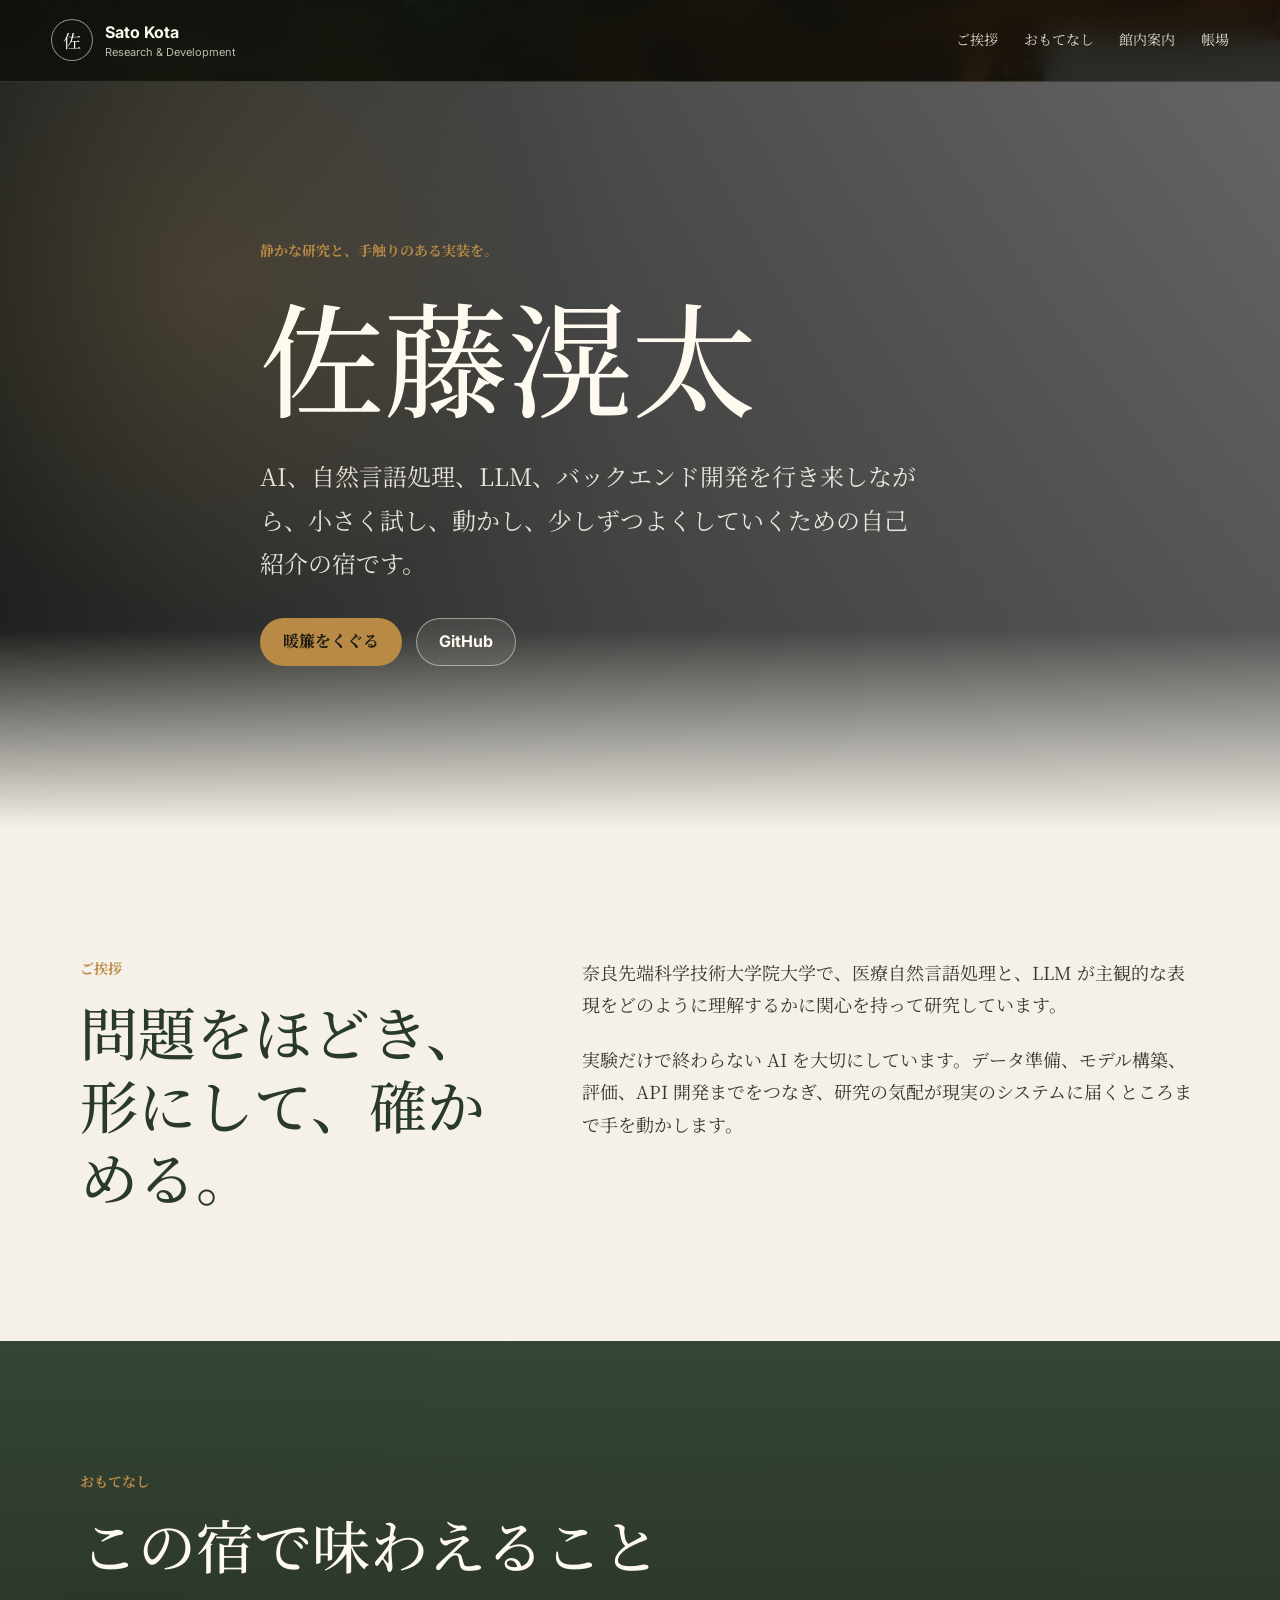
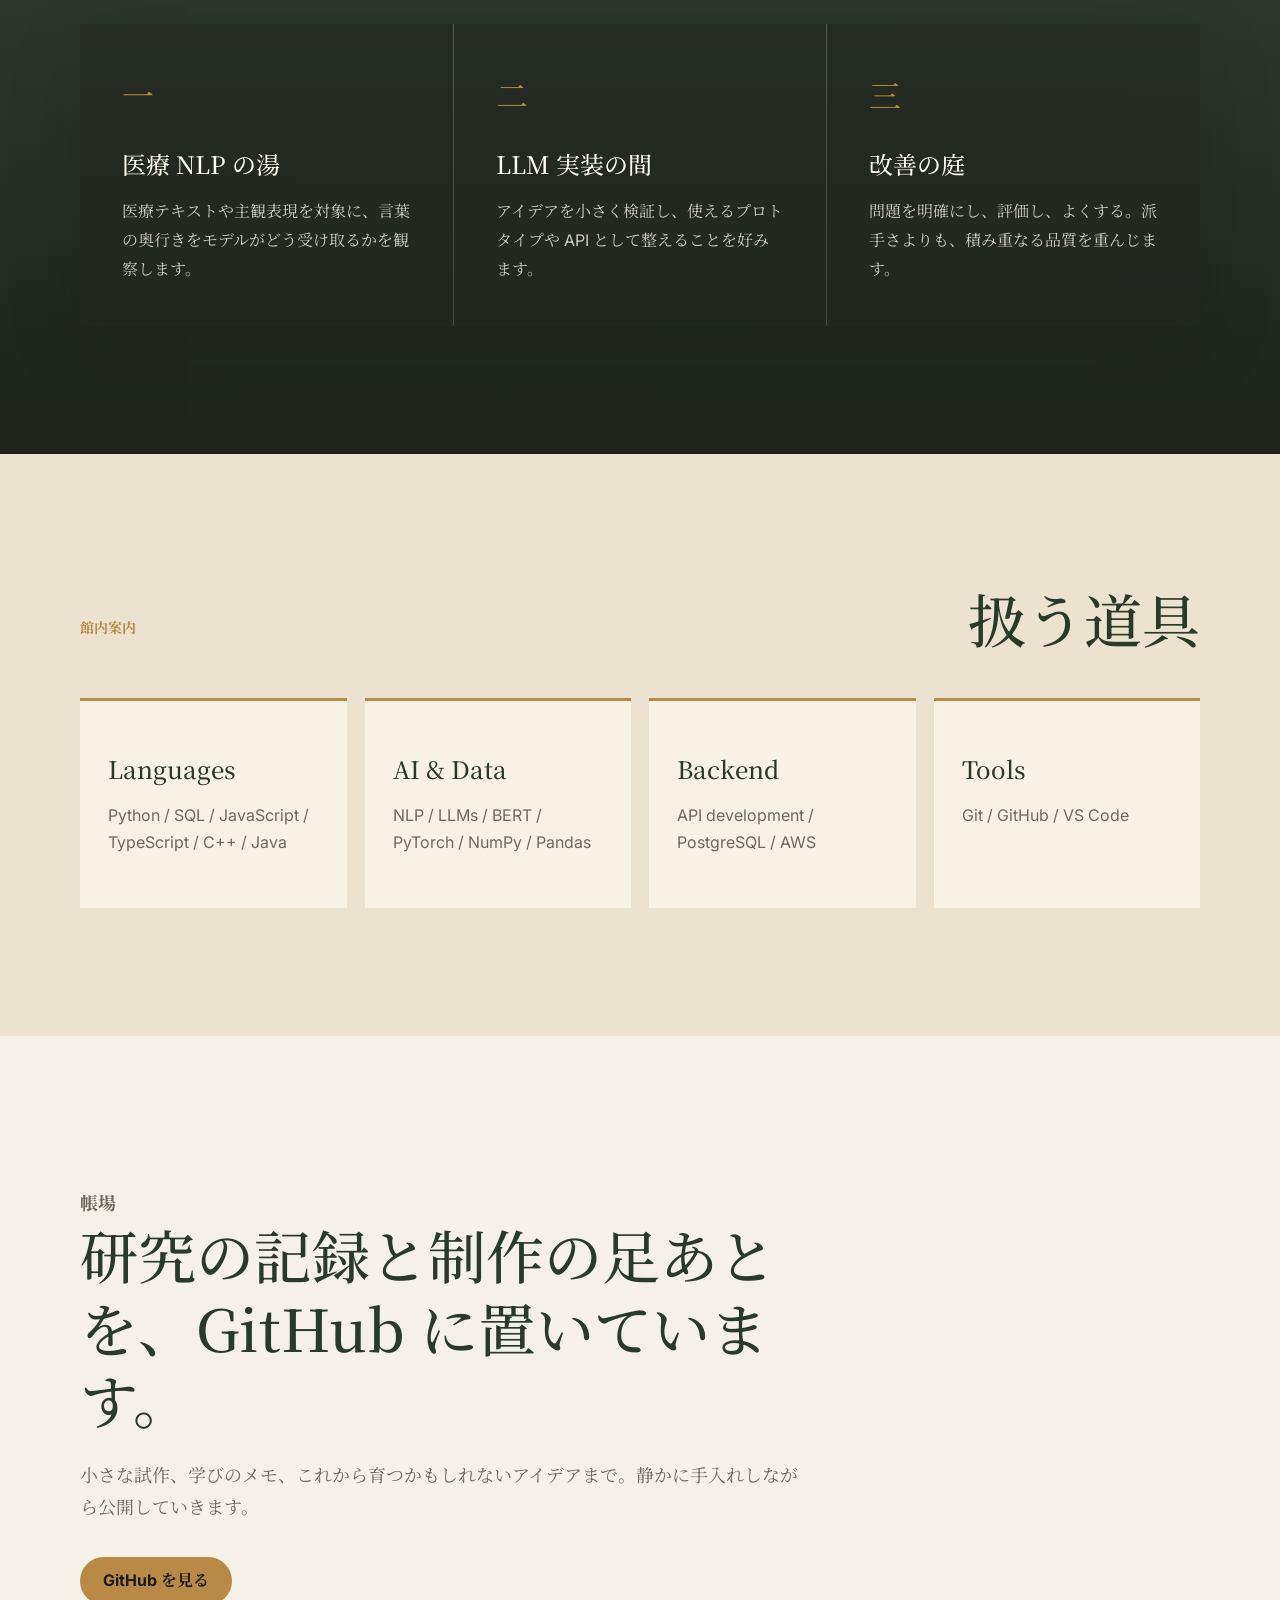
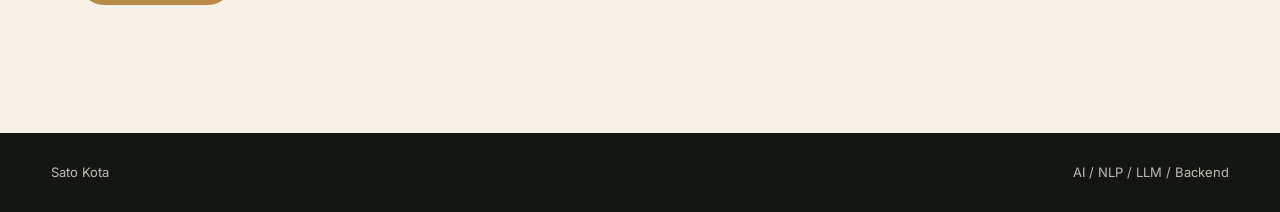
==== index.html @ 223387c0 "Remove external hero credit" ====
<!doctype html>
<html lang="ja">
  <head>
    <meta charset="utf-8">
    <meta name="viewport" content="width=device-width, initial-scale=1">
    <meta name="description" content="佐藤滉太の自己紹介ページ。AI、自然言語処理、LLM、バックエンド開発への関心を、高級旅館の案内のようにまとめました。">
    <title>佐藤滉太 | 静かな研究とものづくりの宿</title>
    <link rel="preconnect" href="https://fonts.googleapis.com">
    <link rel="preconnect" href="https://fonts.gstatic.com" crossorigin>
    <link href="https://fonts.googleapis.com/css2?family=Noto+Serif+JP:wght@400;500;700&family=Inter:wght@400;500;600;700&display=swap" rel="stylesheet">
    <link rel="stylesheet" href="styles.css">
  </head>
  <body>
    <header class="site-header" aria-label="サイトヘッダー">
      <a class="brand" href="#top" aria-label="佐藤滉太のページトップへ">
        <span class="brand-mark" aria-hidden="true">佐</span>
        <span>
          <span class="brand-name">Sato Kota</span>
          <span class="brand-sub">Research & Development</span>
        </span>
      </a>
      <nav class="nav" aria-label="ページ内ナビゲーション">
        <a href="#about">ご挨拶</a>
        <a href="#work">おもてなし</a>
        <a href="#skills">館内案内</a>
        <a href="#contact">帳場</a>
      </nav>
    </header>

    <main id="top">
      <section class="hero" aria-label="メインビジュアル">
        <div class="hero-overlay"></div>
        <div class="hero-content">
          <p class="kicker">静かな研究と、手触りのある実装を。</p>
          <h1>佐藤滉太</h1>
          <p class="lead">AI、自然言語処理、LLM、バックエンド開発を行き来しながら、小さく試し、動かし、少しずつよくしていくための自己紹介の宿です。</p>
          <div class="hero-actions" aria-label="主要リンク">
            <a class="button primary" href="#about">暖簾をくぐる</a>
            <a class="button ghost" href="https://github.com/s1300200">GitHub</a>
          </div>
        </div>
      </section>

      <section class="intro-band" id="about">
        <div class="section-inner two-column">
          <div>
            <p class="section-label">ご挨拶</p>
            <h2>問題をほどき、形にして、確かめる。</h2>
          </div>
          <div class="prose">
            <p>奈良先端科学技術大学院大学で、医療自然言語処理と、LLM が主観的な表現をどのように理解するかに関心を持って研究しています。</p>
            <p>実験だけで終わらない AI を大切にしています。データ準備、モデル構築、評価、API 開発までをつなぎ、研究の気配が現実のシステムに届くところまで手を動かします。</p>
          </div>
        </div>
      </section>

      <section class="experience" id="work">
        <div class="section-inner">
          <p class="section-label">おもてなし</p>
          <h2>この宿で味わえること</h2>
          <div class="feature-grid">
            <article class="feature"><span class="feature-number">一</span><h3>医療 NLP の湯</h3><p>医療テキストや主観表現を対象に、言葉の奥行きをモデルがどう受け取るかを観察します。</p></article>
            <article class="feature"><span class="feature-number">二</span><h3>LLM 実装の間</h3><p>アイデアを小さく検証し、使えるプロトタイプや API として整えることを好みます。</p></article>
            <article class="feature"><span class="feature-number">三</span><h3>改善の庭</h3><p>問題を明確にし、評価し、よくする。派手さよりも、積み重なる品質を重んじます。</p></article>
          </div>
        </div>
      </section>

      <section class="skills" id="skills">
        <div class="section-inner">
          <div class="section-heading"><p class="section-label">館内案内</p><h2>扱う道具</h2></div>
          <div class="skill-layout">
            <div class="skill-group"><h3>Languages</h3><p>Python / SQL / JavaScript / TypeScript / C++ / Java</p></div>
            <div class="skill-group"><h3>AI & Data</h3><p>NLP / LLMs / BERT / PyTorch / NumPy / Pandas</p></div>
            <div class="skill-group"><h3>Backend</h3><p>API development / PostgreSQL / AWS</p></div>
            <div class="skill-group"><h3>Tools</h3><p>Git / GitHub / VS Code</p></div>
          </div>
        </div>
      </section>

      <section class="closing" id="contact">
        <div class="section-inner closing-inner">
          <p class="section-label">帳場</p>
          <h2>研究の記録と制作の足あとを、GitHub に置いています。</h2>
          <p>小さな試作、学びのメモ、これから育つかもしれないアイデアまで。静かに手入れしながら公開していきます。</p>
          <a class="button primary" href="https://github.com/s1300200">GitHub を見る</a>
        </div>
      </section>
    </main>

    <footer class="site-footer">
      <span>Sato Kota</span>
      <span>AI / NLP / LLM / Backend</span>
    </footer>
  </body>
</html>
---- styles.css ----
:root{--ink:#151713;--muted:#6f695d;--paper:#f5f1e8;--paper-deep:#ebe2d0;--moss:#293a2b;--gold:#b88a45;--white:#fffaf0;--shadow:0 24px 70px rgba(27,20,13,.16)}*{box-sizing:border-box}html{scroll-behavior:smooth}body{margin:0;color:var(--ink);background:var(--paper);font-family:"Inter","Noto Serif JP",sans-serif;line-height:1.8}a{color:inherit;text-decoration:none}.site-header{position:fixed;z-index:20;top:0;left:0;right:0;display:flex;align-items:center;justify-content:space-between;gap:24px;padding:18px clamp(20px,4vw,56px);color:var(--white);border-bottom:1px solid rgba(255,250,240,.12);background:rgba(19,22,16,.68);backdrop-filter:blur(16px)}.brand{display:inline-flex;align-items:center;gap:12px;min-width:190px}.brand-mark{display:grid;width:42px;height:42px;place-items:center;border:1px solid rgba(255,250,240,.55);border-radius:50%;font-family:"Noto Serif JP",serif;font-size:18px;background:rgba(21,23,19,.24);backdrop-filter:blur(10px)}.brand-name,.brand-sub{display:block}.brand-name{font-weight:700}.brand-sub{margin-top:-4px;font-size:11px;color:rgba(255,250,240,.72)}.nav{display:flex;align-items:center;gap:clamp(14px,2vw,28px);font-family:"Noto Serif JP",serif;font-size:14px}.nav a{padding:8px 0;border-bottom:1px solid transparent;color:rgba(255,250,240,.86)}.nav a:hover{border-color:rgba(255,250,240,.65);color:var(--white)}.hero{position:relative;min-height:92vh;display:grid;align-items:end;overflow:hidden;color:var(--white);background:linear-gradient(90deg,rgba(9,12,8,.74),rgba(9,12,8,.36) 48%,rgba(9,12,8,.12)),url("assets/ryokan-hero-generated.jpg") center/cover}.hero:after{content:"";position:absolute;left:0;right:0;bottom:0;height:22vh;background:linear-gradient(180deg,rgba(245,241,232,0),var(--paper))}.hero-overlay{position:absolute;inset:0;background:radial-gradient(circle at 16% 34%,rgba(184,138,69,.18),transparent 28%),linear-gradient(180deg,rgba(0,0,0,.1),rgba(10,10,8,.32))}.hero-content{position:relative;z-index:1;width:min(760px,calc(100% - 40px));margin:0 auto;padding:150px 0 18vh}.kicker,.section-label{margin:0 0 14px;color:var(--gold);font-family:"Noto Serif JP",serif;font-size:14px;font-weight:700}.hero h1,section h2{margin:0;font-family:"Noto Serif JP",serif;font-weight:500;line-height:1.25}.hero h1{font-size:clamp(64px,10vw,124px)}.lead{max-width:660px;margin:22px 0 0;color:rgba(255,250,240,.88);font-family:"Noto Serif JP",serif;font-size:clamp(18px,2.4vw,24px)}.hero-actions,.closing-inner .button{margin-top:34px}.button{display:inline-flex;align-items:center;justify-content:center;min-height:48px;padding:11px 22px;border:1px solid transparent;border-radius:999px;font-weight:700;line-height:1.2;transition:transform .18s ease,background .18s ease,border-color .18s ease}.button:hover{transform:translateY(-2px)}.button.primary{color:#1d1a13;background:var(--gold)}.button.ghost{margin-left:10px;color:var(--white);border-color:rgba(255,250,240,.48);background:rgba(255,250,240,.08);backdrop-filter:blur(10px)}.section-inner{width:min(1120px,calc(100% - 40px));margin:0 auto;padding:clamp(72px,10vw,128px) 0}.two-column{display:grid;grid-template-columns:minmax(240px,.8fr) minmax(0,1.2fr);gap:clamp(32px,7vw,92px)}section h2{max-width:760px;color:var(--moss);font-size:clamp(34px,5vw,58px)}section[id]{scroll-margin-top:88px}.prose{color:#3c372f;font-family:"Noto Serif JP",serif;font-size:18px}.prose p{margin:0 0 22px}.experience{background:linear-gradient(180deg,rgba(41,58,43,.94),rgba(25,31,23,.98)),linear-gradient(90deg,rgba(184,138,69,.08),transparent);color:var(--white)}.experience h2{color:var(--white)}.feature-grid{display:grid;grid-template-columns:repeat(3,minmax(0,1fr));gap:1px;margin-top:44px;background:rgba(255,250,240,.16);box-shadow:var(--shadow)}.feature{min-height:300px;padding:clamp(26px,4vw,42px);background:rgba(18,23,17,.68)}.feature-number{display:block;color:var(--gold);font-family:"Noto Serif JP",serif;font-size:32px}.feature h3,.skill-group h3{margin:18px 0 12px;font-family:"Noto Serif JP",serif;font-size:24px;font-weight:500}.feature p{margin:0;color:rgba(255,250,240,.78)}.skills{background:var(--paper-deep)}.section-heading{display:flex;align-items:end;justify-content:space-between;gap:32px;margin-bottom:44px}.skill-layout{display:grid;grid-template-columns:repeat(4,minmax(0,1fr));gap:18px}.skill-group{min-height:210px;padding:28px;border-top:3px solid var(--gold);background:rgba(255,250,240,.66)}.skill-group h3{color:var(--moss)}.skill-group p{margin:0;color:var(--muted);line-height:1.7}.closing{background:var(--paper)}.closing-inner{display:grid;justify-items:start;text-align:left}.closing p{max-width:720px;margin:22px 0 0;color:var(--muted);font-family:"Noto Serif JP",serif;font-size:18px}.site-footer{display:flex;justify-content:space-between;gap:18px;flex-wrap:wrap;padding:28px clamp(20px,4vw,56px);color:rgba(255,250,240,.72);background:#141711;font-size:13px}@media(max-width:900px){.site-header{align-items:flex-start}.nav{display:none}.hero{min-height:86vh;background-position:center}.two-column,.feature-grid,.skill-layout{grid-template-columns:1fr}.feature{min-height:auto}.section-heading{display:block}}@media(max-width:560px){.site-header{padding:14px 18px}.brand-sub{display:none}.hero-content,.section-inner{width:min(100% - 32px,1120px)}.hero h1{font-size:56px}.hero-content{padding-bottom:11vh}.hero:after{height:14vh}.section-inner{padding:62px 0}.button{width:100%}.button.ghost{margin:12px 0 0}.site-footer{display:grid}}
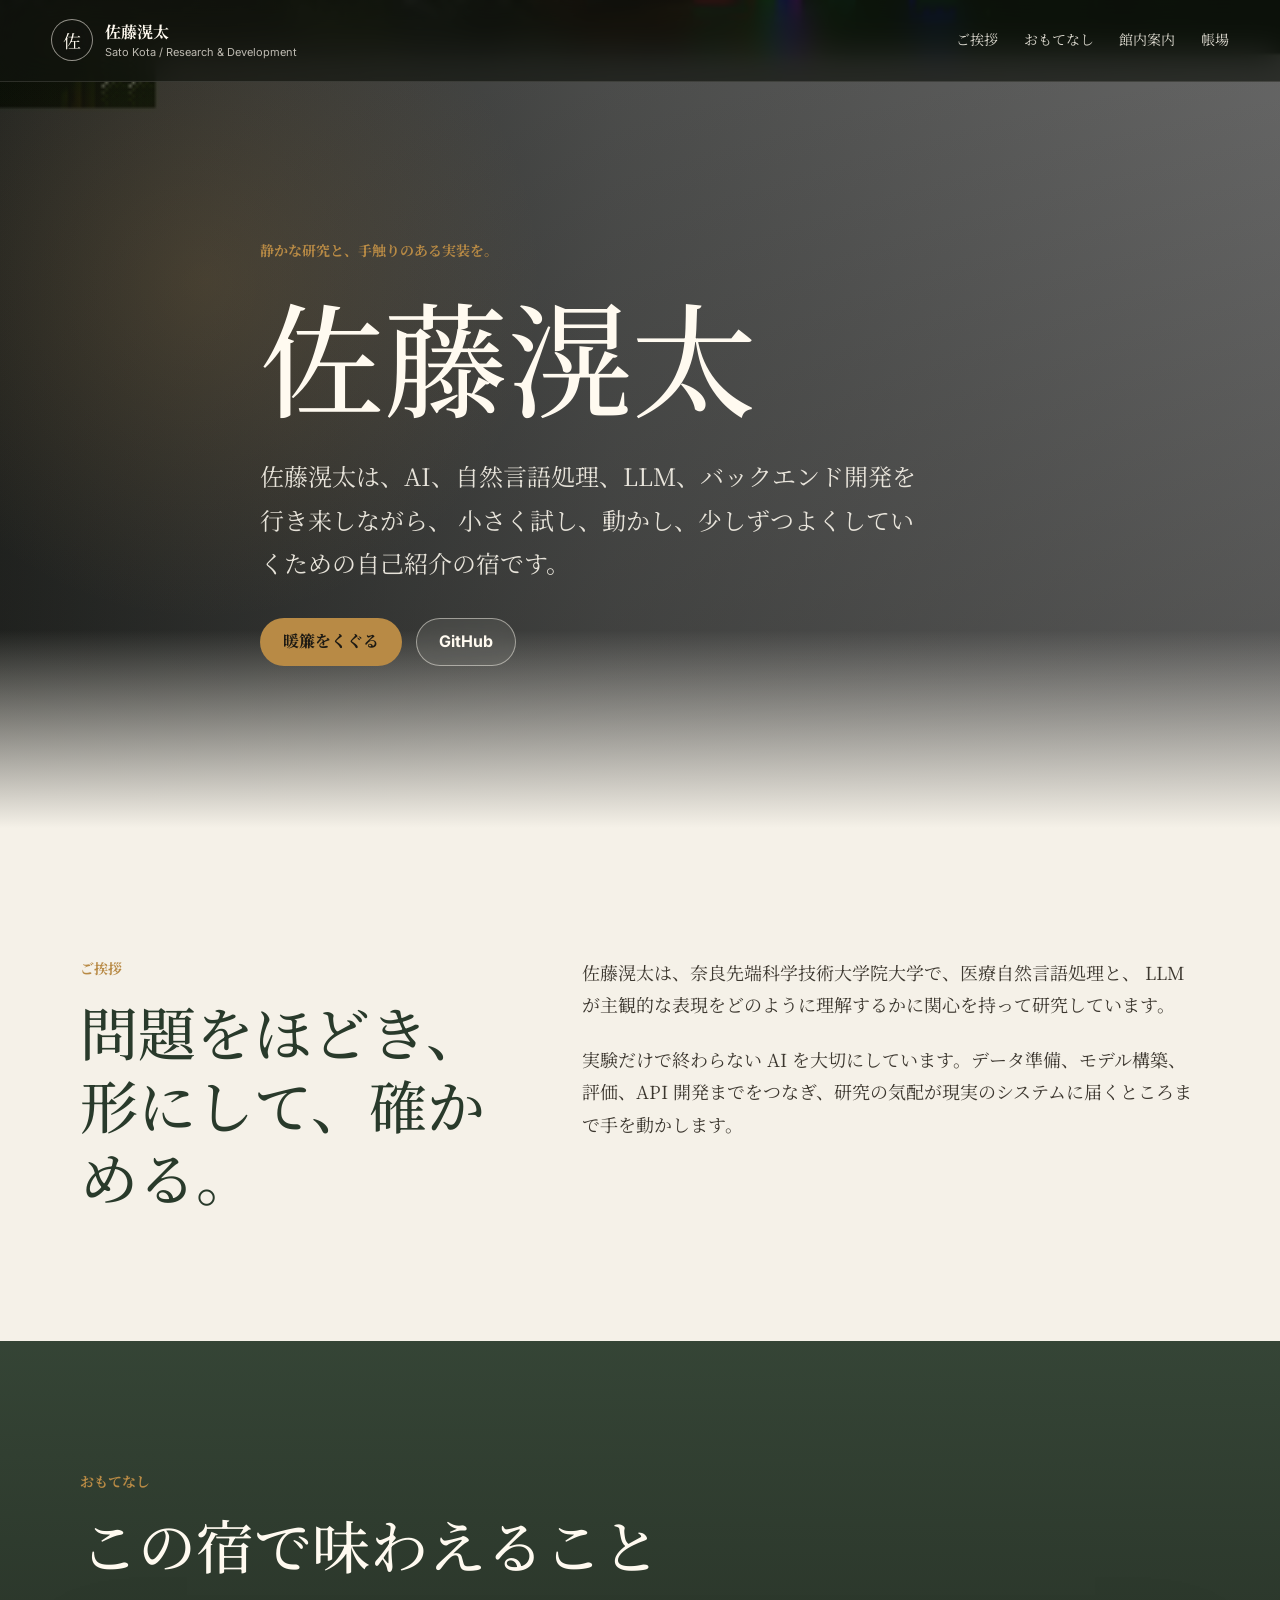
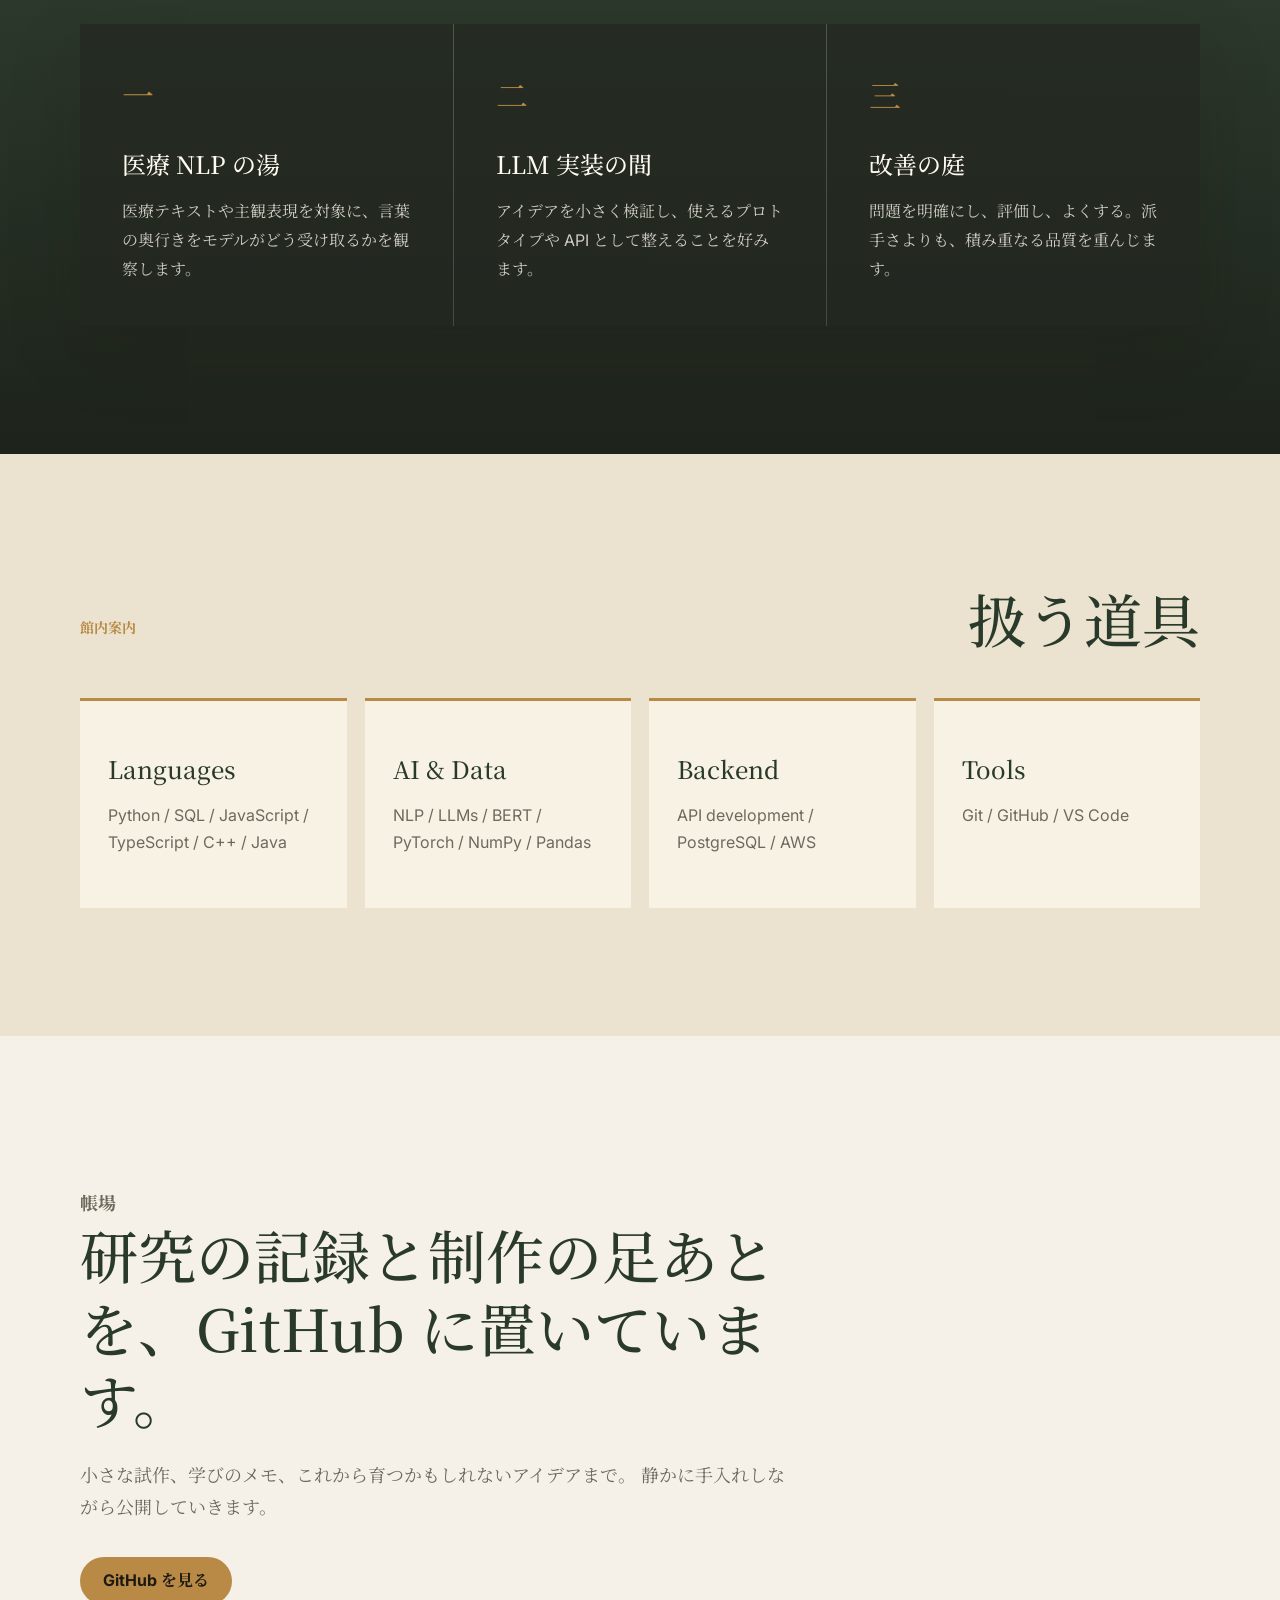
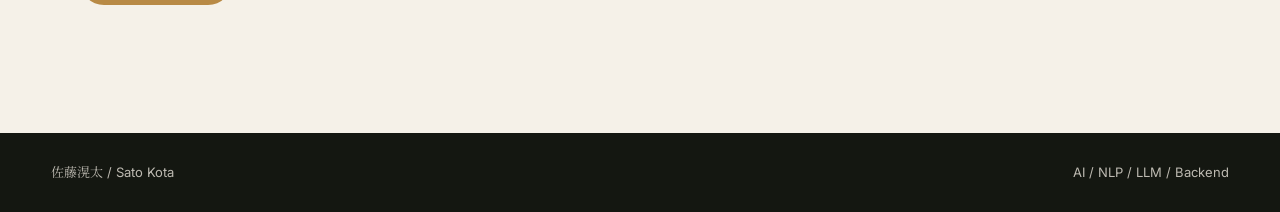
==== commit a305f7f8: "Improve SEO metadata for Sato Kota profile" ====
--- a/index.html
+++ b/index.html
@@ -3,11 +3,57 @@
   <head>
     <meta charset="utf-8">
     <meta name="viewport" content="width=device-width, initial-scale=1">
-    <meta name="description" content="佐藤滉太の自己紹介ページ。AI、自然言語処理、LLM、バックエンド開発への関心を、高級旅館の案内のようにまとめました。">
-    <title>佐藤滉太 | 静かな研究とものづくりの宿</title>
+    <meta name="robots" content="index,follow">
+    <meta name="author" content="佐藤滉太">
+    <meta
+      name="description"
+      content="佐藤滉太の公式プロフィールページ。AI、自然言語処理、LLM、バックエンド開発、医療NLPへの関心と制作の足あとをまとめています。"
+    >
+    <meta property="og:type" content="profile">
+    <meta property="og:site_name" content="佐藤滉太">
+    <meta property="og:title" content="佐藤滉太">
+    <meta
+      property="og:description"
+      content="佐藤滉太の公式プロフィールページ。AI、自然言語処理、LLM、バックエンド開発、医療NLPへの関心と制作の足あとをまとめています。"
+    >
+    <meta property="og:url" content="https://s1300200.github.io/">
+    <meta property="og:image" content="https://s1300200.github.io/assets/ryokan-hero-generated.jpg">
+    <meta property="og:locale" content="ja_JP">
+    <meta name="twitter:card" content="summary_large_image">
+    <meta name="twitter:title" content="佐藤滉太">
+    <meta
+      name="twitter:description"
+      content="佐藤滉太の公式プロフィールページ。AI、自然言語処理、LLM、バックエンド開発、医療NLPへの関心と制作の足あとをまとめています。"
+    >
+    <meta name="twitter:image" content="https://s1300200.github.io/assets/ryokan-hero-generated.jpg">
+    <link rel="canonical" href="https://s1300200.github.io/">
+    <title>佐藤滉太 | AI・自然言語処理・LLM</title>
+    <script type="application/ld+json">
+      {
+        "@context": "https://schema.org",
+        "@type": "Person",
+        "name": "佐藤滉太",
+        "alternateName": "Sato Kota",
+        "url": "https://s1300200.github.io/",
+        "image": "https://s1300200.github.io/assets/ryokan-hero-generated.jpg",
+        "sameAs": [
+          "https://github.com/s1300200"
+        ],
+        "knowsAbout": [
+          "AI",
+          "自然言語処理",
+          "LLM",
+          "医療NLP",
+          "バックエンド開発"
+        ]
+      }
+    </script>
     <link rel="preconnect" href="https://fonts.googleapis.com">
     <link rel="preconnect" href="https://fonts.gstatic.com" crossorigin>
-    <link href="https://fonts.googleapis.com/css2?family=Noto+Serif+JP:wght@400;500;700&family=Inter:wght@400;500;600;700&display=swap" rel="stylesheet">
+    <link
+      href="https://fonts.googleapis.com/css2?family=Noto+Serif+JP:wght@400;500;700&family=Inter:wght@400;500;600;700&display=swap"
+      rel="stylesheet"
+    >
     <link rel="stylesheet" href="styles.css">
   </head>
   <body>
@@ -15,8 +61,8 @@
       <a class="brand" href="#top" aria-label="佐藤滉太のページトップへ">
         <span class="brand-mark" aria-hidden="true">佐</span>
         <span>
-          <span class="brand-name">Sato Kota</span>
-          <span class="brand-sub">Research & Development</span>
+          <span class="brand-name">佐藤滉太</span>
+          <span class="brand-sub">Sato Kota / Research & Development</span>
         </span>
       </a>
       <nav class="nav" aria-label="ページ内ナビゲーション">
@@ -33,7 +79,10 @@
         <div class="hero-content">
           <p class="kicker">静かな研究と、手触りのある実装を。</p>
           <h1>佐藤滉太</h1>
-          <p class="lead">AI、自然言語処理、LLM、バックエンド開発を行き来しながら、小さく試し、動かし、少しずつよくしていくための自己紹介の宿です。</p>
+          <p class="lead">
+            佐藤滉太は、AI、自然言語処理、LLM、バックエンド開発を行き来しながら、
+            小さく試し、動かし、少しずつよくしていくための自己紹介の宿です。
+          </p>
           <div class="hero-actions" aria-label="主要リンク">
             <a class="button primary" href="#about">暖簾をくぐる</a>
             <a class="button ghost" href="https://github.com/s1300200">GitHub</a>
@@ -48,8 +97,14 @@
             <h2>問題をほどき、形にして、確かめる。</h2>
           </div>
           <div class="prose">
-            <p>奈良先端科学技術大学院大学で、医療自然言語処理と、LLM が主観的な表現をどのように理解するかに関心を持って研究しています。</p>
-            <p>実験だけで終わらない AI を大切にしています。データ準備、モデル構築、評価、API 開発までをつなぎ、研究の気配が現実のシステムに届くところまで手を動かします。</p>
+            <p>
+              佐藤滉太は、奈良先端科学技術大学院大学で、医療自然言語処理と、
+              LLM が主観的な表現をどのように理解するかに関心を持って研究しています。
+            </p>
+            <p>
+              実験だけで終わらない AI を大切にしています。データ準備、モデル構築、
+              評価、API 開発までをつなぎ、研究の気配が現実のシステムに届くところまで手を動かします。
+            </p>
           </div>
         </div>
       </section>
@@ -59,21 +114,54 @@
           <p class="section-label">おもてなし</p>
           <h2>この宿で味わえること</h2>
           <div class="feature-grid">
-            <article class="feature"><span class="feature-number">一</span><h3>医療 NLP の湯</h3><p>医療テキストや主観表現を対象に、言葉の奥行きをモデルがどう受け取るかを観察します。</p></article>
-            <article class="feature"><span class="feature-number">二</span><h3>LLM 実装の間</h3><p>アイデアを小さく検証し、使えるプロトタイプや API として整えることを好みます。</p></article>
-            <article class="feature"><span class="feature-number">三</span><h3>改善の庭</h3><p>問題を明確にし、評価し、よくする。派手さよりも、積み重なる品質を重んじます。</p></article>
+            <article class="feature">
+              <span class="feature-number">一</span>
+              <h3>医療 NLP の湯</h3>
+              <p>
+                医療テキストや主観表現を対象に、言葉の奥行きをモデルがどう受け取るかを観察します。
+              </p>
+            </article>
+            <article class="feature">
+              <span class="feature-number">二</span>
+              <h3>LLM 実装の間</h3>
+              <p>
+                アイデアを小さく検証し、使えるプロトタイプや API として整えることを好みます。
+              </p>
+            </article>
+            <article class="feature">
+              <span class="feature-number">三</span>
+              <h3>改善の庭</h3>
+              <p>
+                問題を明確にし、評価し、よくする。派手さよりも、積み重なる品質を重んじます。
+              </p>
+            </article>
           </div>
         </div>
       </section>
 
       <section class="skills" id="skills">
         <div class="section-inner">
-          <div class="section-heading"><p class="section-label">館内案内</p><h2>扱う道具</h2></div>
+          <div class="section-heading">
+            <p class="section-label">館内案内</p>
+            <h2>扱う道具</h2>
+          </div>
           <div class="skill-layout">
-            <div class="skill-group"><h3>Languages</h3><p>Python / SQL / JavaScript / TypeScript / C++ / Java</p></div>
-            <div class="skill-group"><h3>AI & Data</h3><p>NLP / LLMs / BERT / PyTorch / NumPy / Pandas</p></div>
-            <div class="skill-group"><h3>Backend</h3><p>API development / PostgreSQL / AWS</p></div>
-            <div class="skill-group"><h3>Tools</h3><p>Git / GitHub / VS Code</p></div>
+            <div class="skill-group">
+              <h3>Languages</h3>
+              <p>Python / SQL / JavaScript / TypeScript / C++ / Java</p>
+            </div>
+            <div class="skill-group">
+              <h3>AI & Data</h3>
+              <p>NLP / LLMs / BERT / PyTorch / NumPy / Pandas</p>
+            </div>
+            <div class="skill-group">
+              <h3>Backend</h3>
+              <p>API development / PostgreSQL / AWS</p>
+            </div>
+            <div class="skill-group">
+              <h3>Tools</h3>
+              <p>Git / GitHub / VS Code</p>
+            </div>
           </div>
         </div>
       </section>
@@ -82,14 +170,17 @@
         <div class="section-inner closing-inner">
           <p class="section-label">帳場</p>
           <h2>研究の記録と制作の足あとを、GitHub に置いています。</h2>
-          <p>小さな試作、学びのメモ、これから育つかもしれないアイデアまで。静かに手入れしながら公開していきます。</p>
+          <p>
+            小さな試作、学びのメモ、これから育つかもしれないアイデアまで。
+            静かに手入れしながら公開していきます。
+          </p>
           <a class="button primary" href="https://github.com/s1300200">GitHub を見る</a>
         </div>
       </section>
     </main>
 
     <footer class="site-footer">
-      <span>Sato Kota</span>
+      <span>佐藤滉太 / Sato Kota</span>
       <span>AI / NLP / LLM / Backend</span>
     </footer>
   </body>
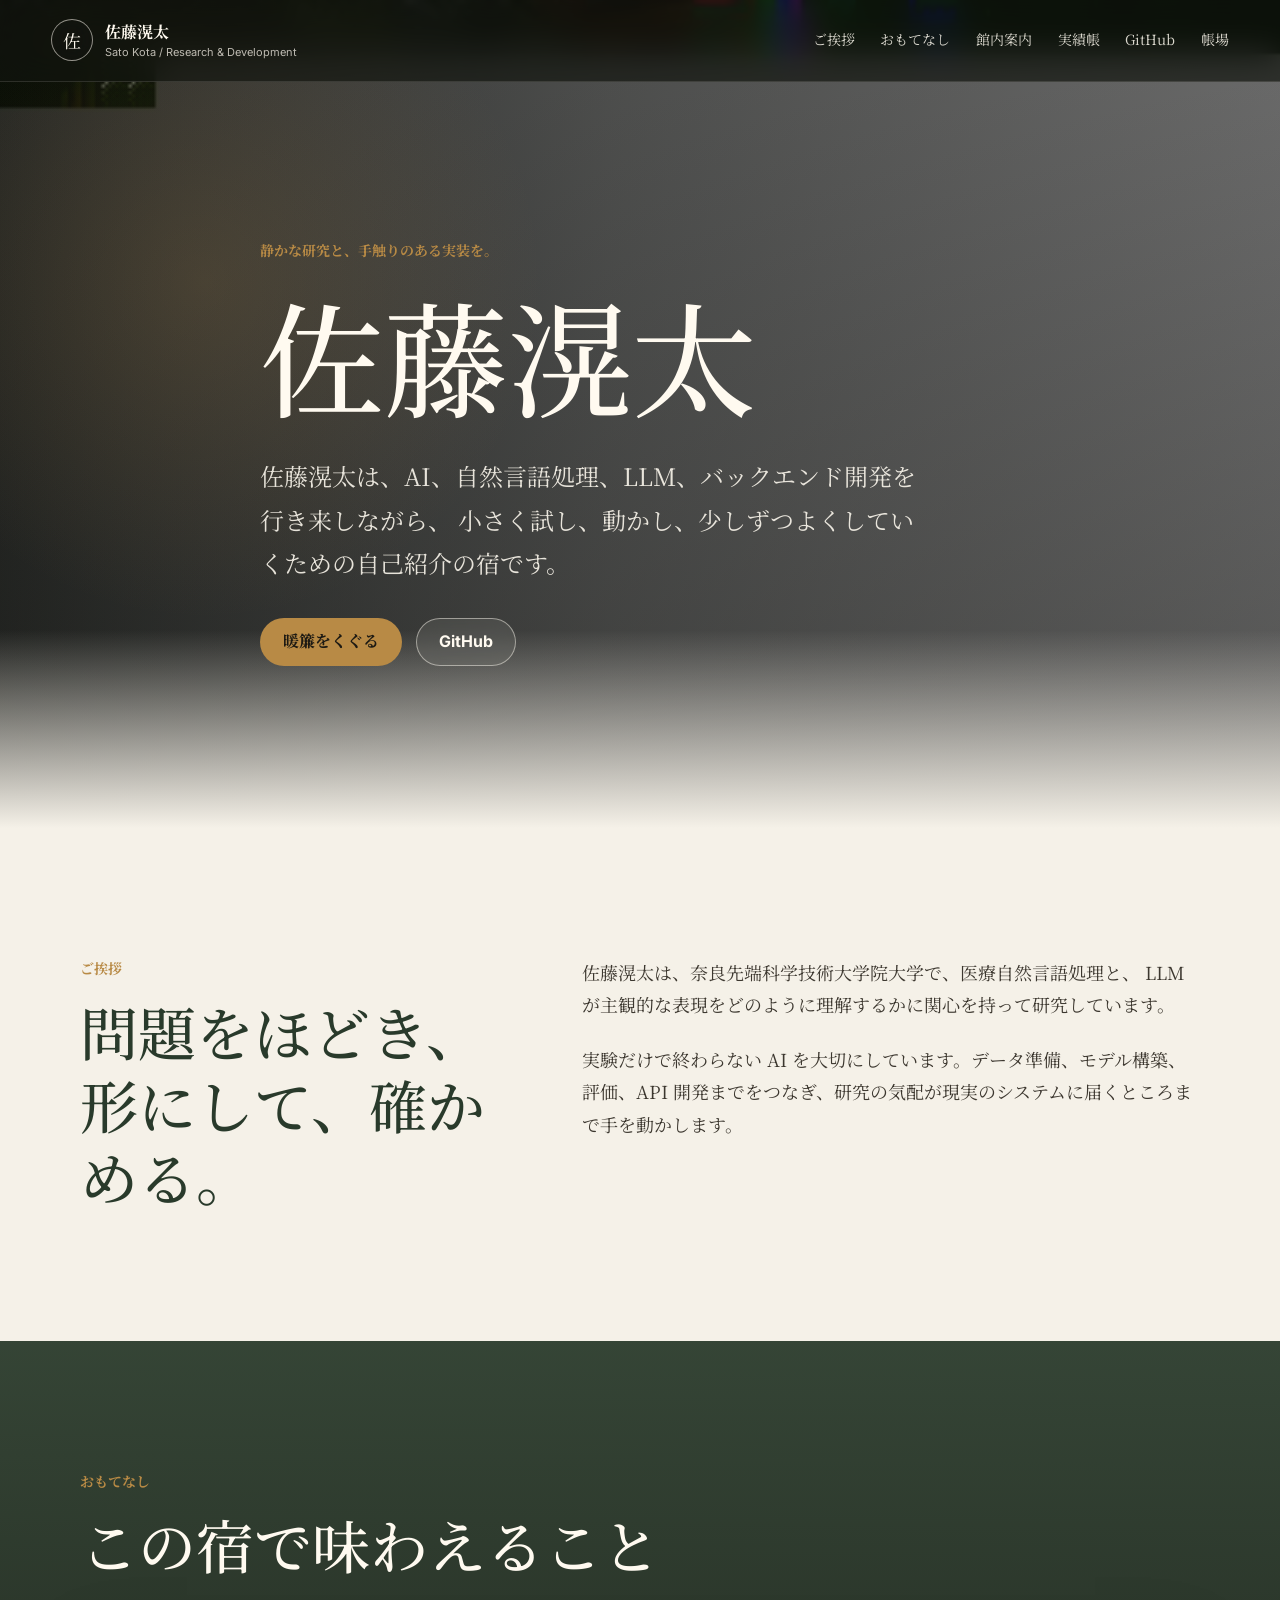
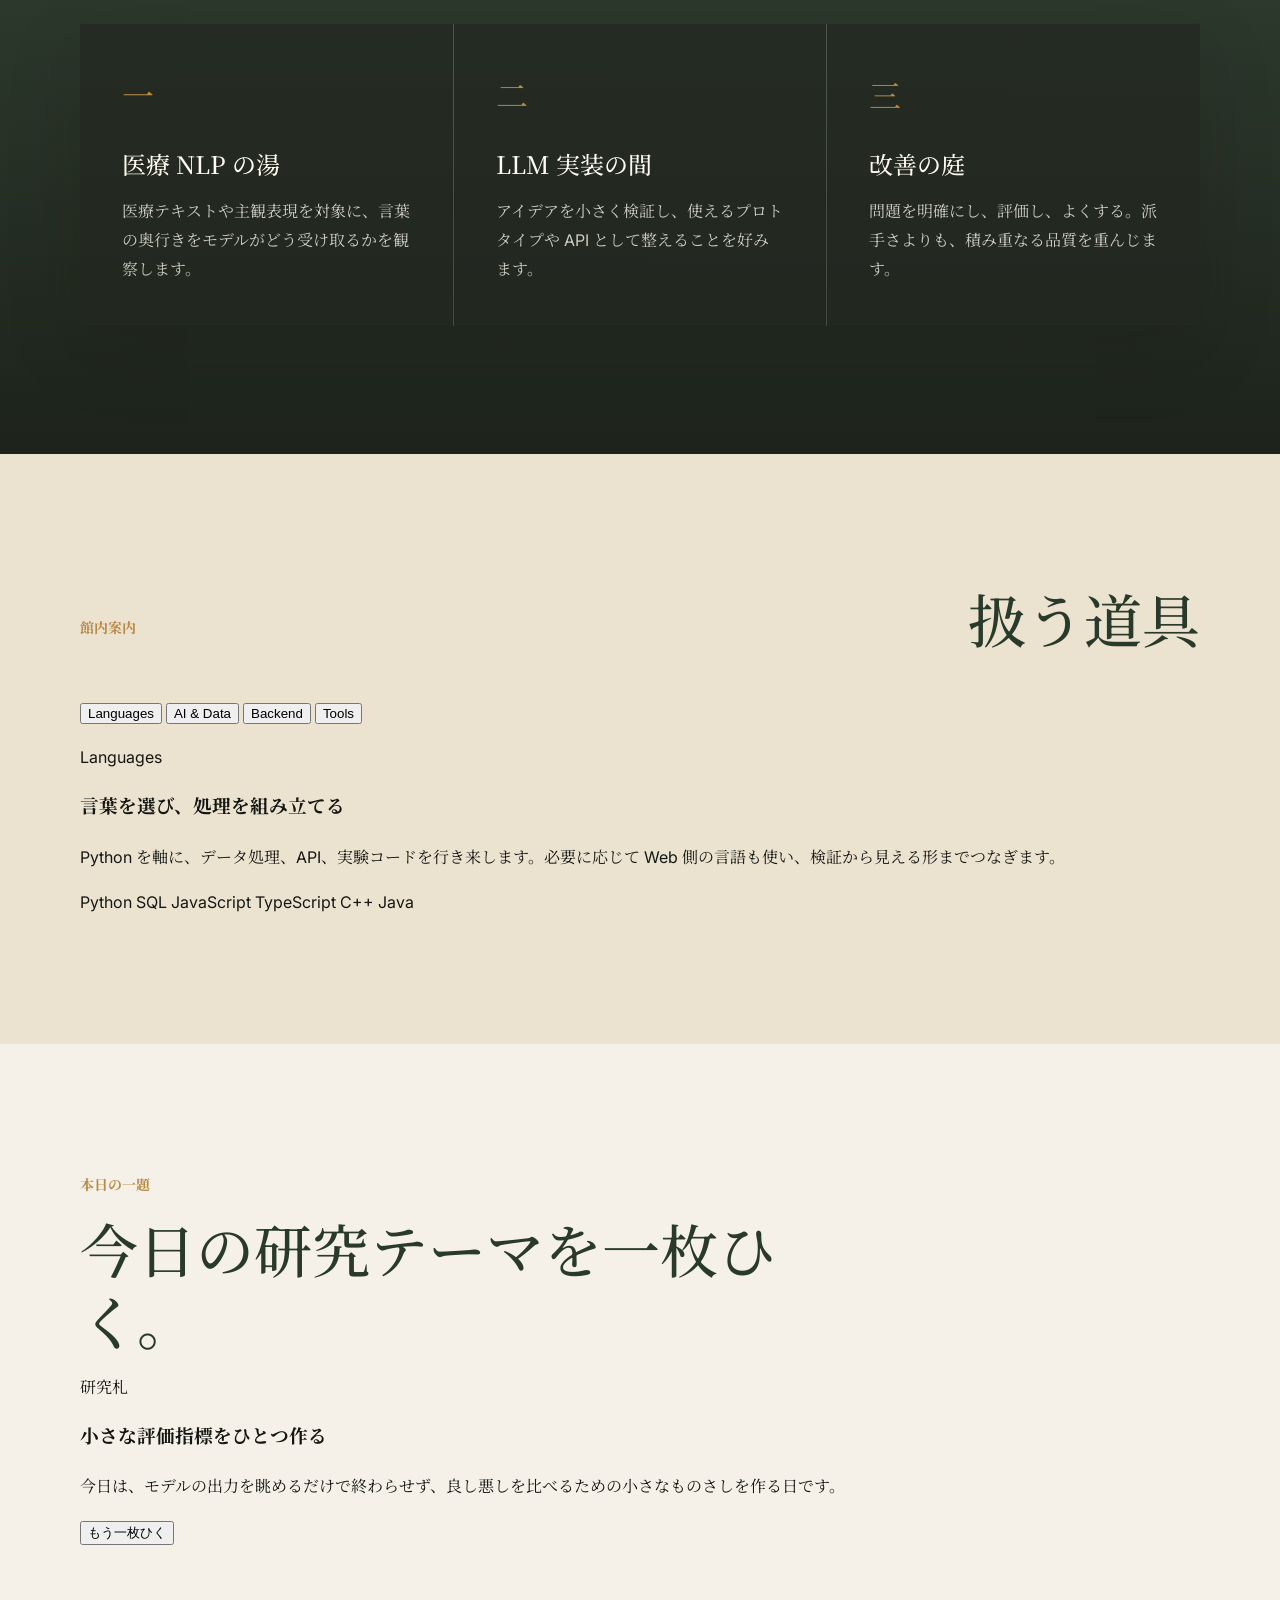
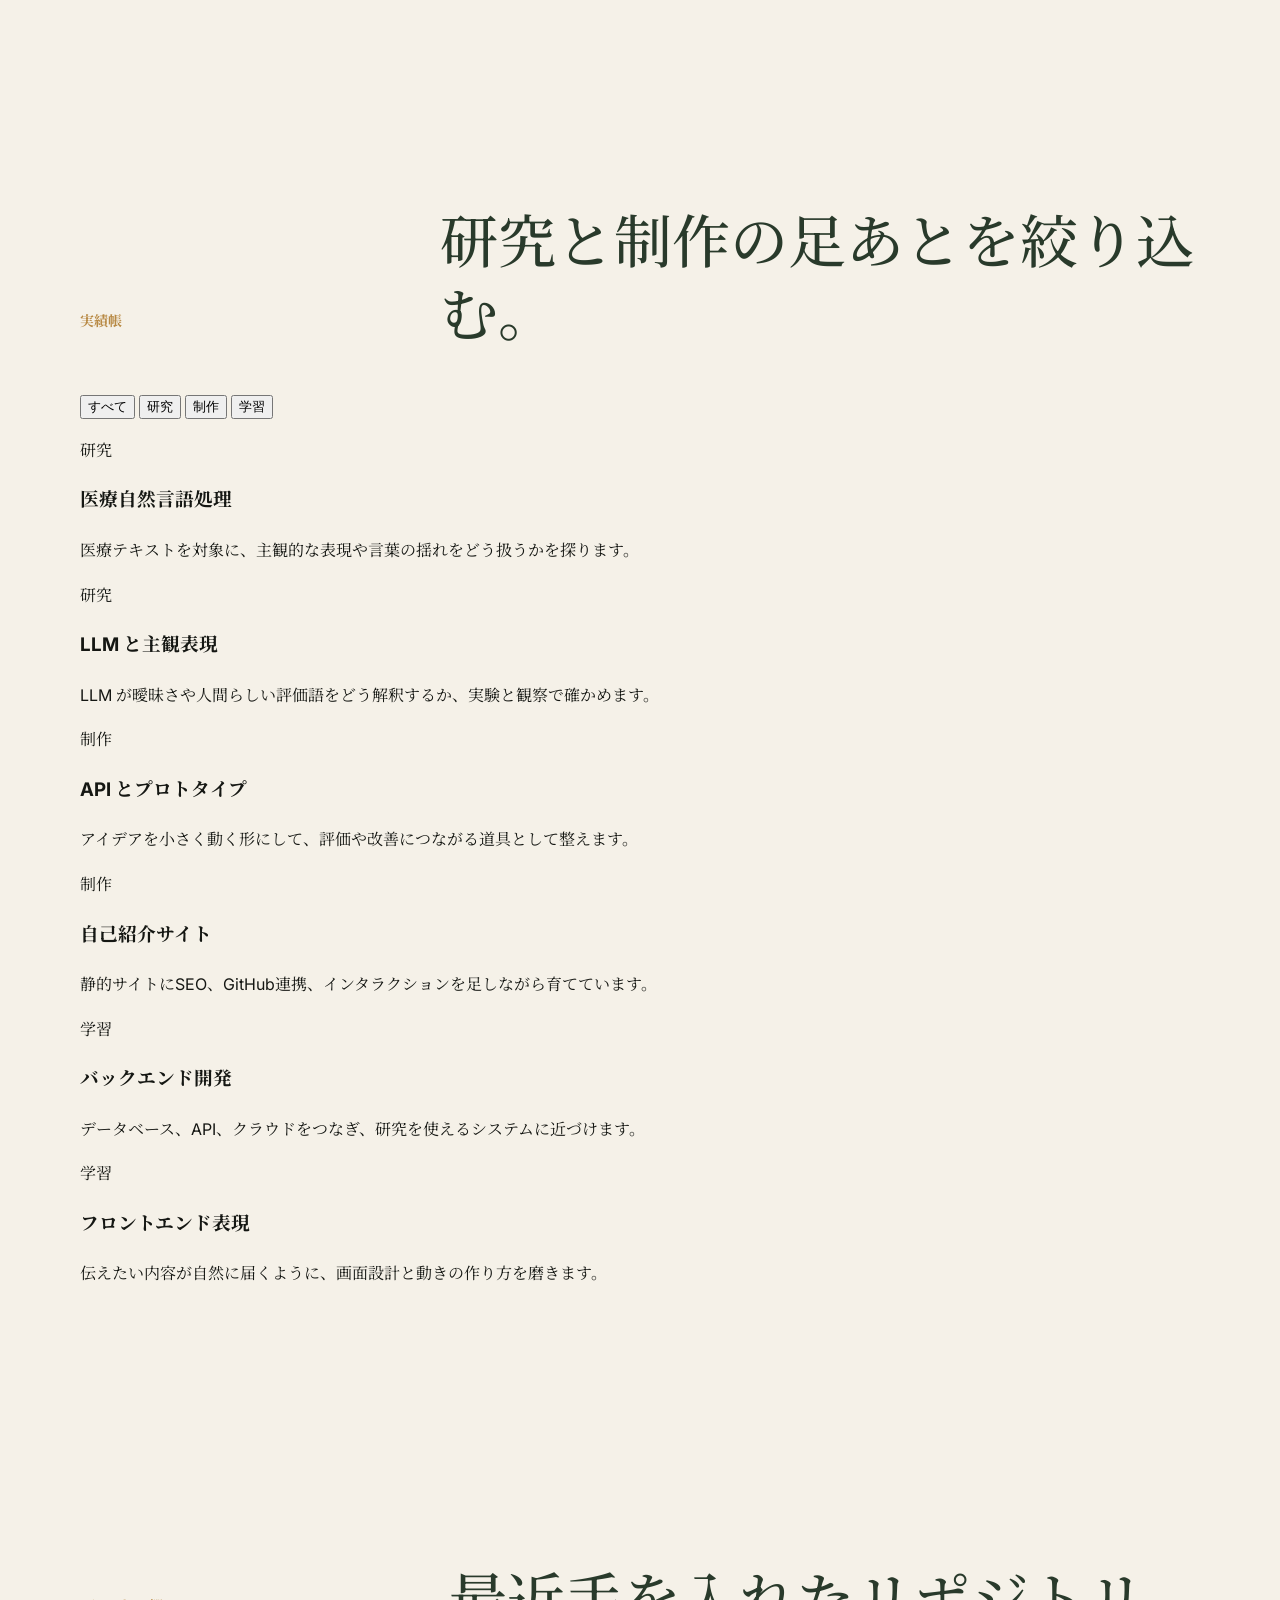
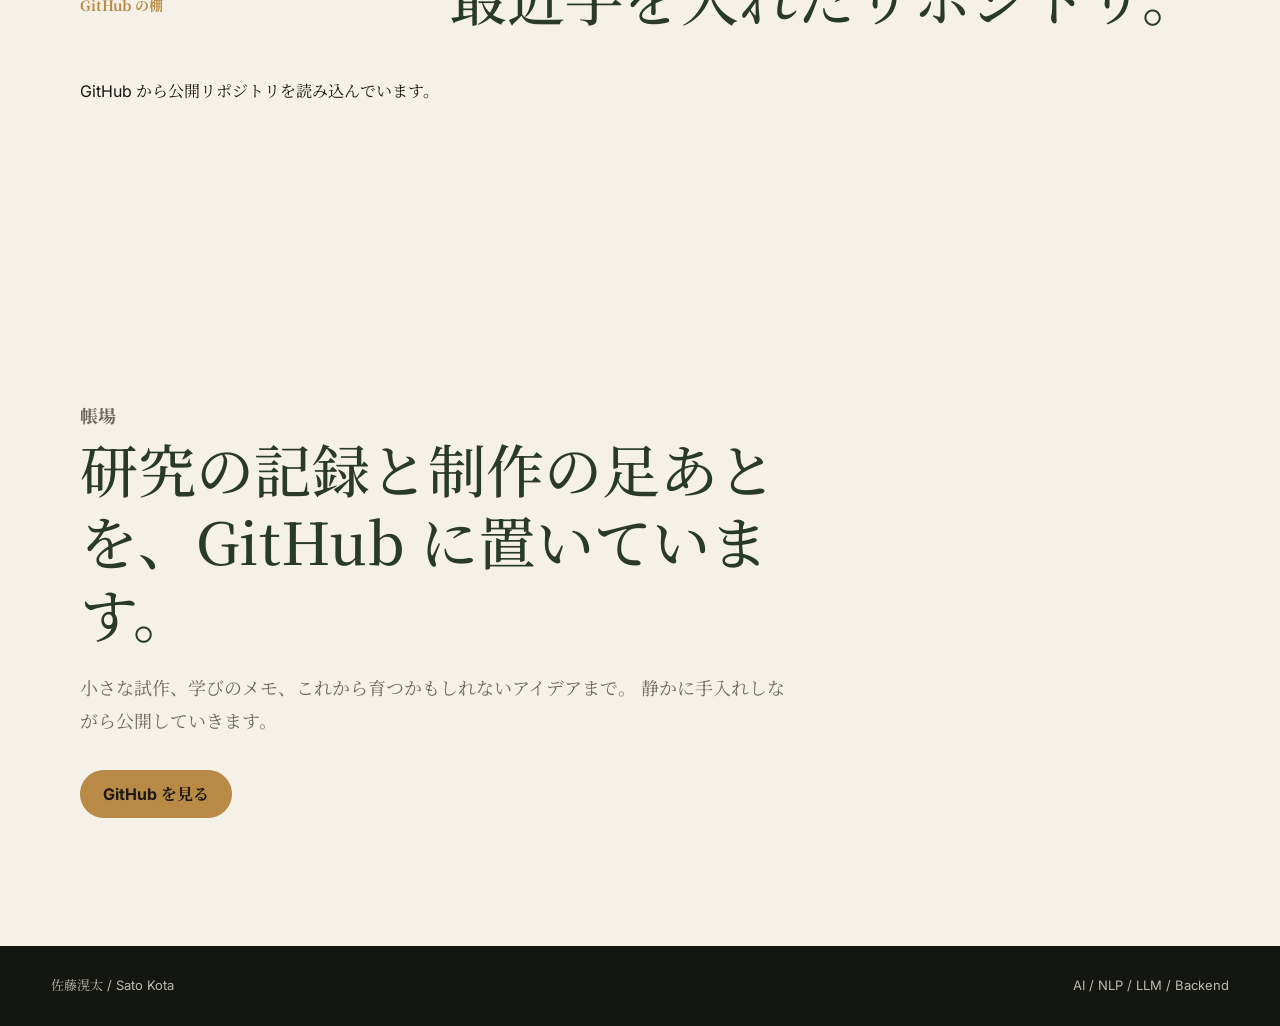
==== commit f8dc015d: "Add interactive profile sections" ====
--- a/index.html
+++ b/index.html
@@ -55,6 +55,7 @@
       rel="stylesheet"
     >
     <link rel="stylesheet" href="styles.css">
+    <script src="script.js" defer></script>
   </head>
   <body>
     <header class="site-header" aria-label="サイトヘッダー">
@@ -69,6 +70,8 @@
         <a href="#about">ご挨拶</a>
         <a href="#work">おもてなし</a>
         <a href="#skills">館内案内</a>
+        <a href="#records">実績帳</a>
+        <a href="#repos">GitHub</a>
         <a href="#contact">帳場</a>
       </nav>
     </header>
@@ -90,7 +93,7 @@
         </div>
       </section>
 
-      <section class="intro-band" id="about">
+      <section class="intro-band reveal" id="about">
         <div class="section-inner two-column">
           <div>
             <p class="section-label">ご挨拶</p>
@@ -109,26 +112,26 @@
         </div>
       </section>
 
-      <section class="experience" id="work">
+      <section class="experience reveal" id="work">
         <div class="section-inner">
           <p class="section-label">おもてなし</p>
           <h2>この宿で味わえること</h2>
           <div class="feature-grid">
-            <article class="feature">
+            <article class="feature reveal">
               <span class="feature-number">一</span>
               <h3>医療 NLP の湯</h3>
               <p>
                 医療テキストや主観表現を対象に、言葉の奥行きをモデルがどう受け取るかを観察します。
               </p>
             </article>
-            <article class="feature">
+            <article class="feature reveal">
               <span class="feature-number">二</span>
               <h3>LLM 実装の間</h3>
               <p>
                 アイデアを小さく検証し、使えるプロトタイプや API として整えることを好みます。
               </p>
             </article>
-            <article class="feature">
+            <article class="feature reveal">
               <span class="feature-number">三</span>
               <h3>改善の庭</h3>
               <p>
@@ -139,34 +142,122 @@
         </div>
       </section>
 
-      <section class="skills" id="skills">
+      <section class="skills reveal" id="skills">
         <div class="section-inner">
           <div class="section-heading">
             <p class="section-label">館内案内</p>
             <h2>扱う道具</h2>
           </div>
-          <div class="skill-layout">
-            <div class="skill-group">
-              <h3>Languages</h3>
-              <p>Python / SQL / JavaScript / TypeScript / C++ / Java</p>
+          <div class="skill-switcher">
+            <div class="skill-tabs" role="tablist" aria-label="扱う道具の切り替え">
+              <button class="skill-tab is-active" type="button" role="tab" aria-selected="true" data-skill="languages">
+                Languages
+              </button>
+              <button class="skill-tab" type="button" role="tab" aria-selected="false" data-skill="ai">
+                AI & Data
+              </button>
+              <button class="skill-tab" type="button" role="tab" aria-selected="false" data-skill="backend">
+                Backend
+              </button>
+              <button class="skill-tab" type="button" role="tab" aria-selected="false" data-skill="tools">
+                Tools
+              </button>
             </div>
-            <div class="skill-group">
-              <h3>AI & Data</h3>
-              <p>NLP / LLMs / BERT / PyTorch / NumPy / Pandas</p>
-            </div>
-            <div class="skill-group">
-              <h3>Backend</h3>
-              <p>API development / PostgreSQL / AWS</p>
-            </div>
-            <div class="skill-group">
-              <h3>Tools</h3>
-              <p>Git / GitHub / VS Code</p>
-            </div>
-          </div>
-        </div>
-      </section>
-
-      <section class="closing" id="contact">
+            <article class="skill-panel" aria-live="polite">
+              <p class="panel-kicker" id="skill-category">Languages</p>
+              <h3 id="skill-title">言葉を選び、処理を組み立てる</h3>
+              <p id="skill-description">
+                Python を軸に、データ処理、API、実験コードを行き来します。必要に応じて Web 側の言語も使い、検証から見える形までつなぎます。
+              </p>
+              <div class="skill-tags" id="skill-tags" aria-label="関連技術">
+                <span>Python</span>
+                <span>SQL</span>
+                <span>JavaScript</span>
+                <span>TypeScript</span>
+                <span>C++</span>
+                <span>Java</span>
+              </div>
+            </article>
+          </div>
+        </div>
+      </section>
+
+      <section class="theme-lottery reveal" id="theme">
+        <div class="section-inner lottery-inner">
+          <div>
+            <p class="section-label">本日の一題</p>
+            <h2>今日の研究テーマを一枚ひく。</h2>
+          </div>
+          <div class="lottery-card" aria-live="polite">
+            <p class="panel-kicker">研究札</p>
+            <h3 id="theme-title">小さな評価指標をひとつ作る</h3>
+            <p id="theme-body">
+              今日は、モデルの出力を眺めるだけで終わらせず、良し悪しを比べるための小さなものさしを作る日です。
+            </p>
+            <button class="draw-button" type="button" id="theme-draw">もう一枚ひく</button>
+          </div>
+        </div>
+      </section>
+
+      <section class="records reveal" id="records">
+        <div class="section-inner">
+          <div class="section-heading">
+            <p class="section-label">実績帳</p>
+            <h2>研究と制作の足あとを絞り込む。</h2>
+          </div>
+          <div class="filter-bar" aria-label="実績の絞り込み">
+            <button class="filter-button is-active" type="button" data-filter="all" aria-pressed="true">すべて</button>
+            <button class="filter-button" type="button" data-filter="research" aria-pressed="false">研究</button>
+            <button class="filter-button" type="button" data-filter="build" aria-pressed="false">制作</button>
+            <button class="filter-button" type="button" data-filter="learning" aria-pressed="false">学習</button>
+          </div>
+          <div class="record-grid">
+            <article class="record-card reveal" data-kind="research">
+              <p class="record-type">研究</p>
+              <h3>医療自然言語処理</h3>
+              <p>医療テキストを対象に、主観的な表現や言葉の揺れをどう扱うかを探ります。</p>
+            </article>
+            <article class="record-card reveal" data-kind="research">
+              <p class="record-type">研究</p>
+              <h3>LLM と主観表現</h3>
+              <p>LLM が曖昧さや人間らしい評価語をどう解釈するか、実験と観察で確かめます。</p>
+            </article>
+            <article class="record-card reveal" data-kind="build">
+              <p class="record-type">制作</p>
+              <h3>API とプロトタイプ</h3>
+              <p>アイデアを小さく動く形にして、評価や改善につながる道具として整えます。</p>
+            </article>
+            <article class="record-card reveal" data-kind="build">
+              <p class="record-type">制作</p>
+              <h3>自己紹介サイト</h3>
+              <p>静的サイトにSEO、GitHub連携、インタラクションを足しながら育てています。</p>
+            </article>
+            <article class="record-card reveal" data-kind="learning">
+              <p class="record-type">学習</p>
+              <h3>バックエンド開発</h3>
+              <p>データベース、API、クラウドをつなぎ、研究を使えるシステムに近づけます。</p>
+            </article>
+            <article class="record-card reveal" data-kind="learning">
+              <p class="record-type">学習</p>
+              <h3>フロントエンド表現</h3>
+              <p>伝えたい内容が自然に届くように、画面設計と動きの作り方を磨きます。</p>
+            </article>
+          </div>
+        </div>
+      </section>
+
+      <section class="repositories reveal" id="repos">
+        <div class="section-inner">
+          <div class="section-heading">
+            <p class="section-label">GitHub の棚</p>
+            <h2>最近手を入れたリポジトリ。</h2>
+          </div>
+          <p class="repo-status" id="repo-status">GitHub から公開リポジトリを読み込んでいます。</p>
+          <div class="repo-grid" id="repo-list" aria-live="polite"></div>
+        </div>
+      </section>
+
+      <section class="closing reveal" id="contact">
         <div class="section-inner closing-inner">
           <p class="section-label">帳場</p>
           <h2>研究の記録と制作の足あとを、GitHub に置いています。</h2>
--- a/styles.css
+++ b/styles.css
@@ -1 +1,421 @@
-:root{--ink:#151713;--muted:#6f695d;--paper:#f5f1e8;--paper-deep:#ebe2d0;--moss:#293a2b;--gold:#b88a45;--white:#fffaf0;--shadow:0 24px 70px rgba(27,20,13,.16)}*{box-sizing:border-box}html{scroll-behavior:smooth}body{margin:0;color:var(--ink);background:var(--paper);font-family:"Inter","Noto Serif JP",sans-serif;line-height:1.8}a{color:inherit;text-decoration:none}.site-header{position:fixed;z-index:20;top:0;left:0;right:0;display:flex;align-items:center;justify-content:space-between;gap:24px;padding:18px clamp(20px,4vw,56px);color:var(--white);border-bottom:1px solid rgba(255,250,240,.12);background:rgba(19,22,16,.68);backdrop-filter:blur(16px)}.brand{display:inline-flex;align-items:center;gap:12px;min-width:190px}.brand-mark{display:grid;width:42px;height:42px;place-items:center;border:1px solid rgba(255,250,240,.55);border-radius:50%;font-family:"Noto Serif JP",serif;font-size:18px;background:rgba(21,23,19,.24);backdrop-filter:blur(10px)}.brand-name,.brand-sub{display:block}.brand-name{font-weight:700}.brand-sub{margin-top:-4px;font-size:11px;color:rgba(255,250,240,.72)}.nav{display:flex;align-items:center;gap:clamp(14px,2vw,28px);font-family:"Noto Serif JP",serif;font-size:14px}.nav a{padding:8px 0;border-bottom:1px solid transparent;color:rgba(255,250,240,.86)}.nav a:hover{border-color:rgba(255,250,240,.65);color:var(--white)}.hero{position:relative;min-height:92vh;display:grid;align-items:end;overflow:hidden;color:var(--white);background:linear-gradient(90deg,rgba(9,12,8,.74),rgba(9,12,8,.36) 48%,rgba(9,12,8,.12)),url("assets/ryokan-hero-generated.jpg") center/cover}.hero:after{content:"";position:absolute;left:0;right:0;bottom:0;height:22vh;background:linear-gradient(180deg,rgba(245,241,232,0),var(--paper))}.hero-overlay{position:absolute;inset:0;background:radial-gradient(circle at 16% 34%,rgba(184,138,69,.18),transparent 28%),linear-gradient(180deg,rgba(0,0,0,.1),rgba(10,10,8,.32))}.hero-content{position:relative;z-index:1;width:min(760px,calc(100% - 40px));margin:0 auto;padding:150px 0 18vh}.kicker,.section-label{margin:0 0 14px;color:var(--gold);font-family:"Noto Serif JP",serif;font-size:14px;font-weight:700}.hero h1,section h2{margin:0;font-family:"Noto Serif JP",serif;font-weight:500;line-height:1.25}.hero h1{font-size:clamp(64px,10vw,124px)}.lead{max-width:660px;margin:22px 0 0;color:rgba(255,250,240,.88);font-family:"Noto Serif JP",serif;font-size:clamp(18px,2.4vw,24px)}.hero-actions,.closing-inner .button{margin-top:34px}.button{display:inline-flex;align-items:center;justify-content:center;min-height:48px;padding:11px 22px;border:1px solid transparent;border-radius:999px;font-weight:700;line-height:1.2;transition:transform .18s ease,background .18s ease,border-color .18s ease}.button:hover{transform:translateY(-2px)}.button.primary{color:#1d1a13;background:var(--gold)}.button.ghost{margin-left:10px;color:var(--white);border-color:rgba(255,250,240,.48);background:rgba(255,250,240,.08);backdrop-filter:blur(10px)}.section-inner{width:min(1120px,calc(100% - 40px));margin:0 auto;padding:clamp(72px,10vw,128px) 0}.two-column{display:grid;grid-template-columns:minmax(240px,.8fr) minmax(0,1.2fr);gap:clamp(32px,7vw,92px)}section h2{max-width:760px;color:var(--moss);font-size:clamp(34px,5vw,58px)}section[id]{scroll-margin-top:88px}.prose{color:#3c372f;font-family:"Noto Serif JP",serif;font-size:18px}.prose p{margin:0 0 22px}.experience{background:linear-gradient(180deg,rgba(41,58,43,.94),rgba(25,31,23,.98)),linear-gradient(90deg,rgba(184,138,69,.08),transparent);color:var(--white)}.experience h2{color:var(--white)}.feature-grid{display:grid;grid-template-columns:repeat(3,minmax(0,1fr));gap:1px;margin-top:44px;background:rgba(255,250,240,.16);box-shadow:var(--shadow)}.feature{min-height:300px;padding:clamp(26px,4vw,42px);background:rgba(18,23,17,.68)}.feature-number{display:block;color:var(--gold);font-family:"Noto Serif JP",serif;font-size:32px}.feature h3,.skill-group h3{margin:18px 0 12px;font-family:"Noto Serif JP",serif;font-size:24px;font-weight:500}.feature p{margin:0;color:rgba(255,250,240,.78)}.skills{background:var(--paper-deep)}.section-heading{display:flex;align-items:end;justify-content:space-between;gap:32px;margin-bottom:44px}.skill-layout{display:grid;grid-template-columns:repeat(4,minmax(0,1fr));gap:18px}.skill-group{min-height:210px;padding:28px;border-top:3px solid var(--gold);background:rgba(255,250,240,.66)}.skill-group h3{color:var(--moss)}.skill-group p{margin:0;color:var(--muted);line-height:1.7}.closing{background:var(--paper)}.closing-inner{display:grid;justify-items:start;text-align:left}.closing p{max-width:720px;margin:22px 0 0;color:var(--muted);font-family:"Noto Serif JP",serif;font-size:18px}.site-footer{display:flex;justify-content:space-between;gap:18px;flex-wrap:wrap;padding:28px clamp(20px,4vw,56px);color:rgba(255,250,240,.72);background:#141711;font-size:13px}@media(max-width:900px){.site-header{align-items:flex-start}.nav{display:none}.hero{min-height:86vh;background-position:center}.two-column,.feature-grid,.skill-layout{grid-template-columns:1fr}.feature{min-height:auto}.section-heading{display:block}}@media(max-width:560px){.site-header{padding:14px 18px}.brand-sub{display:none}.hero-content,.section-inner{width:min(100% - 32px,1120px)}.hero h1{font-size:56px}.hero-content{padding-bottom:11vh}.hero:after{height:14vh}.section-inner{padding:62px 0}.button{width:100%}.button.ghost{margin:12px 0 0}.site-footer{display:grid}}
+:root {
+  --ink: #151713;
+  --muted: #6f695d;
+  --paper: #f5f1e8;
+  --paper-deep: #ebe2d0;
+  --cedar: #5b3f2f;
+  --moss: #293a2b;
+  --moss-light: #5f7157;
+  --gold: #b88a45;
+  --white: #fffaf0;
+  --line: rgba(77, 59, 42, 0.18);
+  --shadow: 0 24px 70px rgba(27, 20, 13, 0.16);
+}
+
+* {
+  box-sizing: border-box;
+}
+
+html {
+  scroll-behavior: smooth;
+}
+
+body {
+  margin: 0;
+  color: var(--ink);
+  background: var(--paper);
+  font-family: "Inter", "Noto Serif JP", sans-serif;
+  line-height: 1.8;
+}
+
+a {
+  color: inherit;
+  text-decoration: none;
+}
+
+.site-header {
+  position: fixed;
+  z-index: 20;
+  top: 0;
+  left: 0;
+  right: 0;
+  display: flex;
+  align-items: center;
+  justify-content: space-between;
+  gap: 24px;
+  padding: 18px clamp(20px, 4vw, 56px);
+  color: var(--white);
+  border-bottom: 1px solid rgba(255, 250, 240, 0.12);
+  background: rgba(19, 22, 16, 0.68);
+  backdrop-filter: blur(16px);
+}
+
+.brand {
+  display: inline-flex;
+  align-items: center;
+  gap: 12px;
+  min-width: 190px;
+}
+
+.brand-mark {
+  display: grid;
+  width: 42px;
+  height: 42px;
+  place-items: center;
+  border: 1px solid rgba(255, 250, 240, 0.55);
+  border-radius: 50%;
+  font-family: "Noto Serif JP", serif;
+  font-size: 18px;
+  background: rgba(21, 23, 19, 0.24);
+  backdrop-filter: blur(10px);
+}
+
+.brand-name,
+.brand-sub {
+  display: block;
+}
+
+.brand-name {
+  font-weight: 700;
+  letter-spacing: 0;
+}
+
+.brand-sub {
+  margin-top: -4px;
+  font-size: 11px;
+  color: rgba(255, 250, 240, 0.72);
+}
+
+.nav {
+  display: flex;
+  align-items: center;
+  gap: clamp(14px, 2vw, 28px);
+  font-family: "Noto Serif JP", serif;
+  font-size: 14px;
+}
+
+.nav a {
+  padding: 8px 0;
+  border-bottom: 1px solid transparent;
+  color: rgba(255, 250, 240, 0.86);
+}
+
+.nav a:hover {
+  border-color: rgba(255, 250, 240, 0.65);
+  color: var(--white);
+}
+
+.hero {
+  position: relative;
+  min-height: 92vh;
+  display: grid;
+  align-items: end;
+  overflow: hidden;
+  color: var(--white);
+  background:
+    linear-gradient(90deg, rgba(9, 12, 8, 0.72), rgba(9, 12, 8, 0.34) 48%, rgba(9, 12, 8, 0.08)),
+    url("assets/ryokan-hero-generated.jpg") center / cover;
+}
+
+.hero::after {
+  content: "";
+  position: absolute;
+  left: 0;
+  right: 0;
+  bottom: 0;
+  height: 22vh;
+  background: linear-gradient(180deg, rgba(245, 241, 232, 0), var(--paper));
+}
+
+.hero-overlay {
+  position: absolute;
+  inset: 0;
+  background:
+    radial-gradient(circle at 16% 34%, rgba(184, 138, 69, 0.18), transparent 28%),
+    linear-gradient(180deg, rgba(0, 0, 0, 0.1), rgba(10, 10, 8, 0.32));
+}
+
+.hero-content {
+  position: relative;
+  z-index: 1;
+  width: min(760px, calc(100% - 40px));
+  margin: 0 auto;
+  padding: 150px 0 18vh;
+}
+
+.kicker,
+.section-label {
+  margin: 0 0 14px;
+  color: var(--gold);
+  font-family: "Noto Serif JP", serif;
+  font-size: 14px;
+  font-weight: 700;
+}
+
+.hero h1,
+section h2 {
+  margin: 0;
+  font-family: "Noto Serif JP", serif;
+  font-weight: 500;
+  line-height: 1.25;
+}
+
+.hero h1 {
+  font-size: clamp(64px, 10vw, 124px);
+}
+
+.lead {
+  max-width: 660px;
+  margin: 22px 0 0;
+  color: rgba(255, 250, 240, 0.88);
+  font-family: "Noto Serif JP", serif;
+  font-size: clamp(18px, 2.4vw, 24px);
+}
+
+.hero-actions,
+.closing-inner .button {
+  margin-top: 34px;
+}
+
+.button {
+  display: inline-flex;
+  align-items: center;
+  justify-content: center;
+  min-height: 48px;
+  padding: 11px 22px;
+  border: 1px solid transparent;
+  border-radius: 999px;
+  font-weight: 700;
+  line-height: 1.2;
+  transition: transform 180ms ease, background 180ms ease, border-color 180ms ease;
+}
+
+.button:hover {
+  transform: translateY(-2px);
+}
+
+.button.primary {
+  color: #1d1a13;
+  background: var(--gold);
+}
+
+.button.ghost {
+  margin-left: 10px;
+  color: var(--white);
+  border-color: rgba(255, 250, 240, 0.48);
+  background: rgba(255, 250, 240, 0.08);
+  backdrop-filter: blur(10px);
+}
+
+.section-inner {
+  width: min(1120px, calc(100% - 40px));
+  margin: 0 auto;
+  padding: clamp(72px, 10vw, 128px) 0;
+}
+
+.two-column {
+  display: grid;
+  grid-template-columns: minmax(240px, 0.8fr) minmax(0, 1.2fr);
+  gap: clamp(32px, 7vw, 92px);
+}
+
+section h2 {
+  max-width: 760px;
+  color: var(--moss);
+  font-size: clamp(34px, 5vw, 58px);
+}
+
+section[id] {
+  scroll-margin-top: 88px;
+}
+
+.prose {
+  color: #3c372f;
+  font-family: "Noto Serif JP", serif;
+  font-size: 18px;
+}
+
+.prose p {
+  margin: 0 0 22px;
+}
+
+.experience {
+  background:
+    linear-gradient(180deg, rgba(41, 58, 43, 0.94), rgba(25, 31, 23, 0.98)),
+    linear-gradient(90deg, rgba(184, 138, 69, 0.08), transparent);
+  color: var(--white);
+}
+
+.experience h2 {
+  color: var(--white);
+}
+
+.feature-grid {
+  display: grid;
+  grid-template-columns: repeat(3, minmax(0, 1fr));
+  gap: 1px;
+  margin-top: 44px;
+  background: rgba(255, 250, 240, 0.16);
+  box-shadow: var(--shadow);
+}
+
+.feature {
+  min-height: 300px;
+  padding: clamp(26px, 4vw, 42px);
+  background: rgba(18, 23, 17, 0.68);
+}
+
+.feature-number {
+  display: block;
+  color: var(--gold);
+  font-family: "Noto Serif JP", serif;
+  font-size: 32px;
+}
+
+.feature h3,
+.skill-group h3 {
+  margin: 18px 0 12px;
+  font-family: "Noto Serif JP", serif;
+  font-size: 24px;
+  font-weight: 500;
+}
+
+.feature p {
+  margin: 0;
+  color: rgba(255, 250, 240, 0.78);
+}
+
+.skills {
+  background: var(--paper-deep);
+}
+
+.section-heading {
+  display: flex;
+  align-items: end;
+  justify-content: space-between;
+  gap: 32px;
+  margin-bottom: 44px;
+}
+
+.skill-layout {
+  display: grid;
+  grid-template-columns: repeat(4, minmax(0, 1fr));
+  gap: 18px;
+}
+
+.skill-group {
+  min-height: 210px;
+  padding: 28px;
+  border-top: 3px solid var(--gold);
+  background: rgba(255, 250, 240, 0.66);
+}
+
+.skill-group h3 {
+  color: var(--moss);
+}
+
+.skill-group p {
+  margin: 0;
+  color: var(--muted);
+  line-height: 1.7;
+}
+
+.closing {
+  background: var(--paper);
+}
+
+.closing-inner {
+  display: grid;
+  justify-items: start;
+  text-align: left;
+}
+
+.closing p {
+  max-width: 720px;
+  margin: 22px 0 0;
+  color: var(--muted);
+  font-family: "Noto Serif JP", serif;
+  font-size: 18px;
+}
+
+.site-footer {
+  display: flex;
+  justify-content: space-between;
+  gap: 18px;
+  padding: 28px clamp(20px, 4vw, 56px);
+  color: rgba(255, 250, 240, 0.72);
+  background: #141711;
+  font-size: 13px;
+}
+
+@media (max-width: 900px) {
+  .site-header {
+    align-items: flex-start;
+  }
+
+  .nav {
+    display: none;
+  }
+
+  .hero {
+    min-height: 86vh;
+    background-position: center;
+  }
+
+  .two-column,
+  .feature-grid,
+  .skill-layout {
+    grid-template-columns: 1fr;
+  }
+
+  .feature {
+    min-height: auto;
+  }
+
+  .section-heading {
+    display: block;
+  }
+}
+
+@media (max-width: 560px) {
+  .site-header {
+    padding: 14px 18px;
+  }
+
+  .brand-sub {
+    display: none;
+  }
+
+  .hero-content,
+  .section-inner {
+    width: min(100% - 32px, 1120px);
+  }
+
+  .hero h1 {
+    font-size: 56px;
+  }
+
+  .hero-content {
+    padding-bottom: 11vh;
+  }
+
+  .hero::after {
+    height: 14vh;
+  }
+
+  .section-inner {
+    padding: 62px 0;
+  }
+
+  .button {
+    width: 100%;
+  }
+
+  .button.ghost {
+    margin: 12px 0 0;
+  }
+
+  .site-footer {
+    display: grid;
+  }
+}
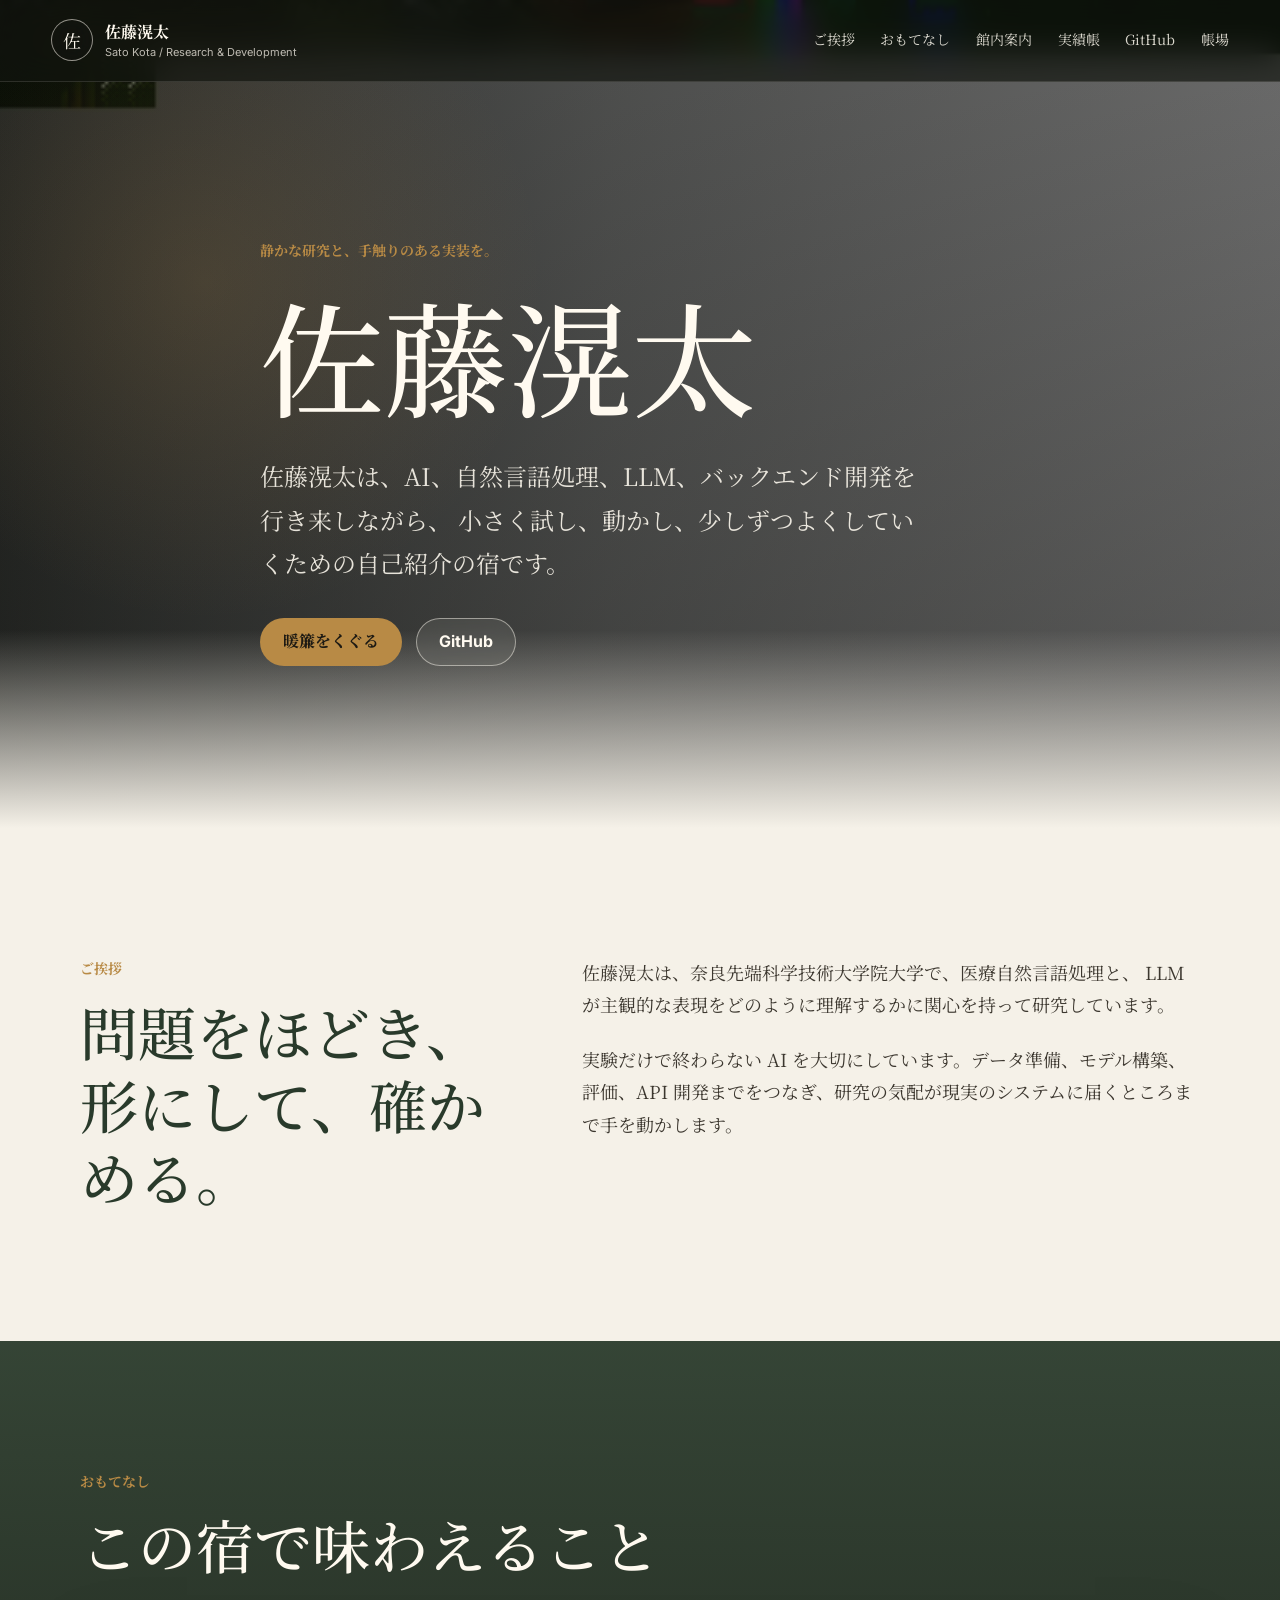
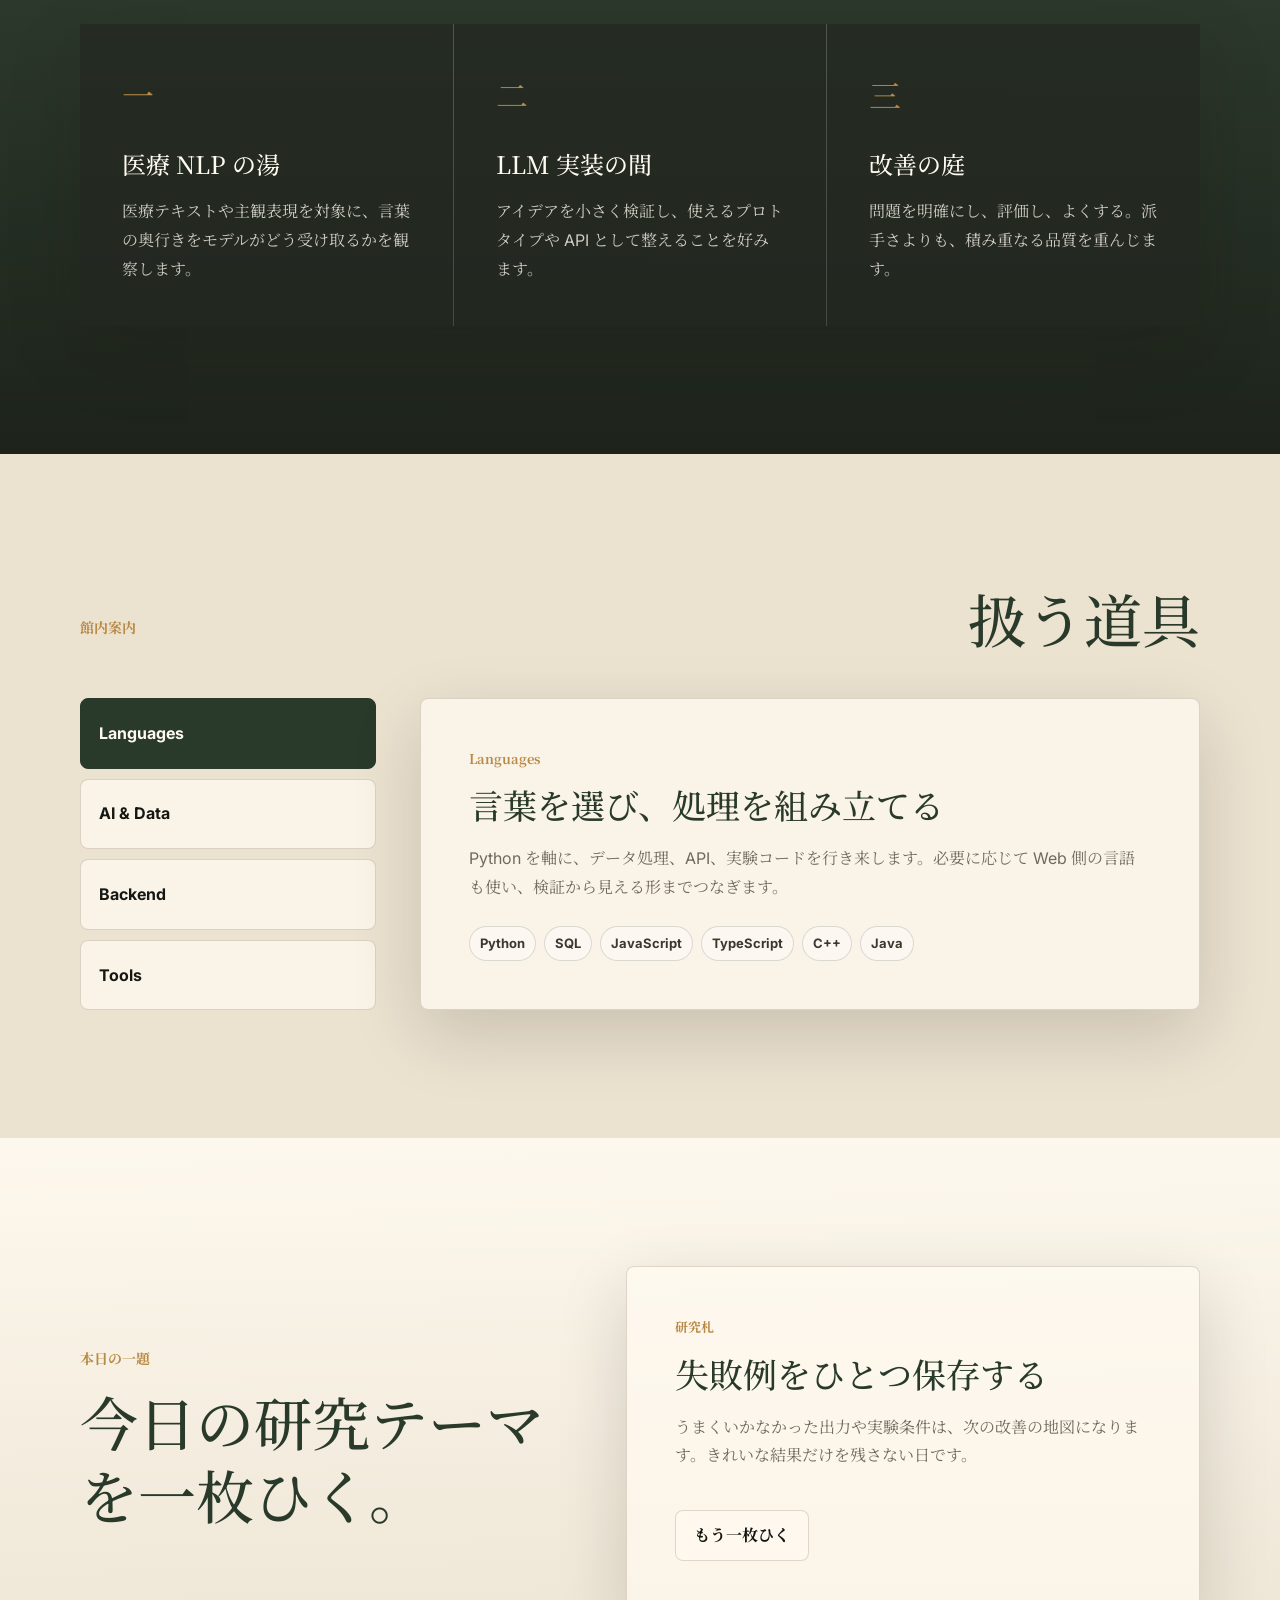
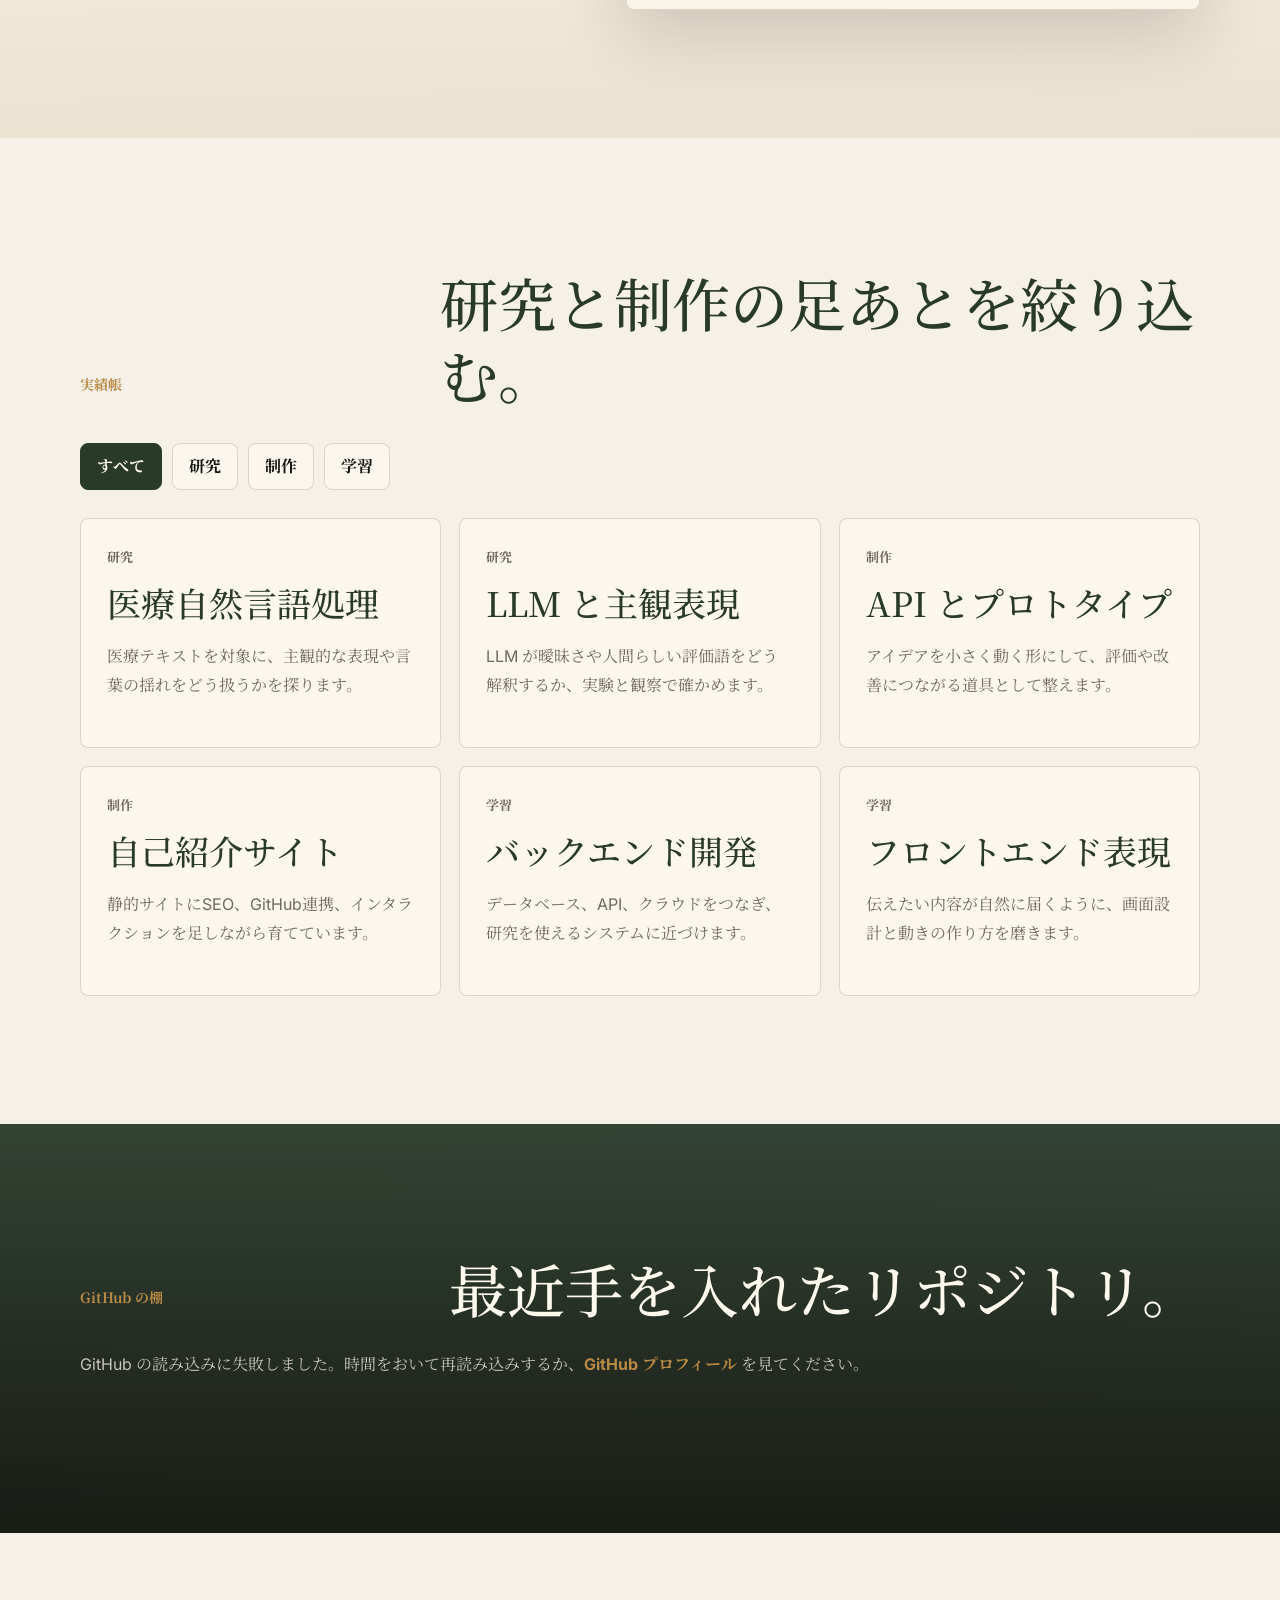
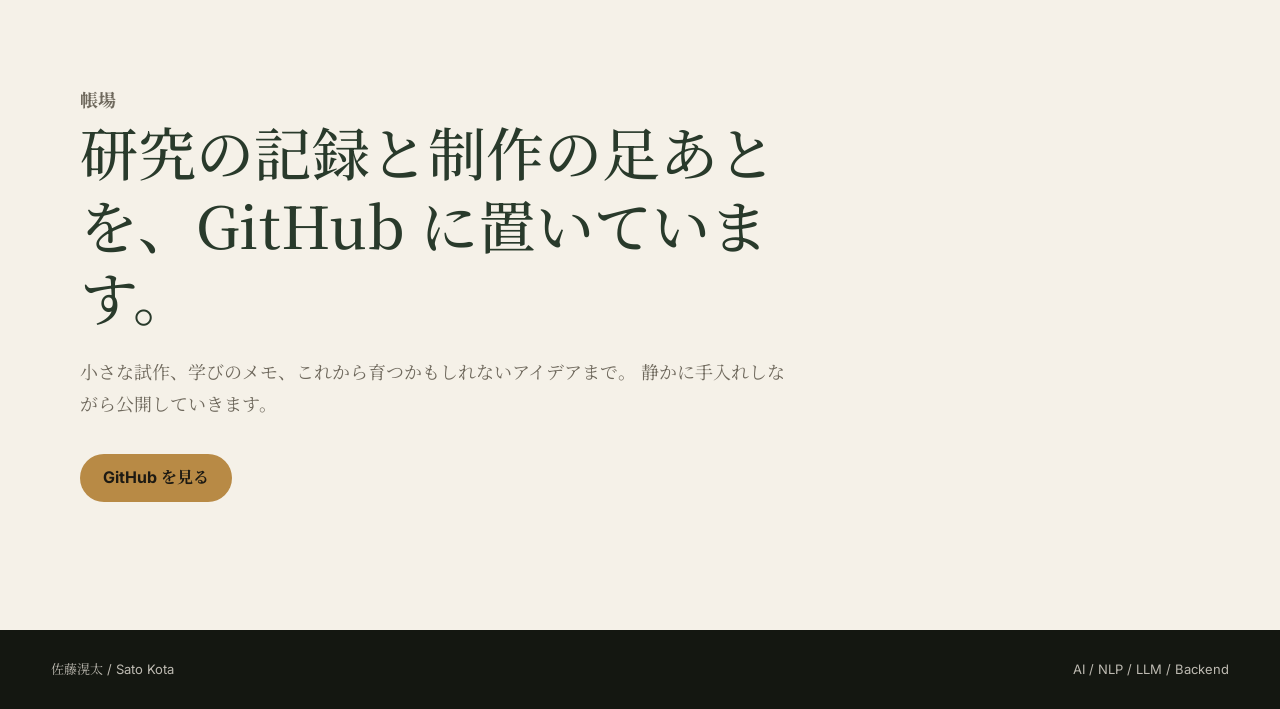
==== commit 3e81a5a3: "Reference organized CSS and JavaScript assets" ====
--- a/index.html
+++ b/index.html
@@ -54,8 +54,8 @@
       href="https://fonts.googleapis.com/css2?family=Noto+Serif+JP:wght@400;500;700&family=Inter:wght@400;500;600;700&display=swap"
       rel="stylesheet"
     >
-    <link rel="stylesheet" href="styles.css">
-    <script src="script.js" defer></script>
+    <link rel="stylesheet" href="assets/css/styles.css">
+    <script src="assets/js/main.js" defer></script>
   </head>
   <body>
     <header class="site-header" aria-label="サイトヘッダー">
--- a/assets/css/styles.css
+++ b/assets/css/styles.css
@@ -0,0 +1,695 @@
+:root {
+  --ink: #151713;
+  --muted: #6f695d;
+  --paper: #f5f1e8;
+  --paper-deep: #ebe2d0;
+  --cedar: #5b3f2f;
+  --moss: #293a2b;
+  --moss-light: #5f7157;
+  --gold: #b88a45;
+  --white: #fffaf0;
+  --line: rgba(77, 59, 42, 0.18);
+  --shadow: 0 24px 70px rgba(27, 20, 13, 0.16);
+}
+
+* {
+  box-sizing: border-box;
+}
+
+html {
+  scroll-behavior: smooth;
+}
+
+body {
+  margin: 0;
+  color: var(--ink);
+  background: var(--paper);
+  font-family: "Inter", "Noto Serif JP", sans-serif;
+  line-height: 1.8;
+}
+
+a {
+  color: inherit;
+  text-decoration: none;
+}
+
+.site-header {
+  position: fixed;
+  z-index: 20;
+  top: 0;
+  left: 0;
+  right: 0;
+  display: flex;
+  align-items: center;
+  justify-content: space-between;
+  gap: 24px;
+  padding: 18px clamp(20px, 4vw, 56px);
+  color: var(--white);
+  border-bottom: 1px solid rgba(255, 250, 240, 0.12);
+  background: rgba(19, 22, 16, 0.68);
+  backdrop-filter: blur(16px);
+}
+
+.brand {
+  display: inline-flex;
+  align-items: center;
+  gap: 12px;
+  min-width: 190px;
+}
+
+.brand-mark {
+  display: grid;
+  width: 42px;
+  height: 42px;
+  place-items: center;
+  border: 1px solid rgba(255, 250, 240, 0.55);
+  border-radius: 50%;
+  font-family: "Noto Serif JP", serif;
+  font-size: 18px;
+  background: rgba(21, 23, 19, 0.24);
+  backdrop-filter: blur(10px);
+}
+
+.brand-name,
+.brand-sub {
+  display: block;
+}
+
+.brand-name {
+  font-weight: 700;
+  letter-spacing: 0;
+}
+
+.brand-sub {
+  margin-top: -4px;
+  font-size: 11px;
+  color: rgba(255, 250, 240, 0.72);
+}
+
+.nav {
+  display: flex;
+  align-items: center;
+  gap: clamp(14px, 2vw, 28px);
+  font-family: "Noto Serif JP", serif;
+  font-size: 14px;
+}
+
+.nav a {
+  padding: 8px 0;
+  border-bottom: 1px solid transparent;
+  color: rgba(255, 250, 240, 0.86);
+}
+
+.nav a:hover {
+  border-color: rgba(255, 250, 240, 0.65);
+  color: var(--white);
+}
+
+.hero {
+  position: relative;
+  min-height: 92vh;
+  display: grid;
+  align-items: end;
+  overflow: hidden;
+  color: var(--white);
+  background:
+    linear-gradient(90deg, rgba(9, 12, 8, 0.72), rgba(9, 12, 8, 0.34) 48%, rgba(9, 12, 8, 0.08)),
+    url("../ryokan-hero-generated.jpg") center / cover;
+}
+
+.hero::after {
+  content: "";
+  position: absolute;
+  left: 0;
+  right: 0;
+  bottom: 0;
+  height: 22vh;
+  background: linear-gradient(180deg, rgba(245, 241, 232, 0), var(--paper));
+}
+
+.hero-overlay {
+  position: absolute;
+  inset: 0;
+  background:
+    radial-gradient(circle at 16% 34%, rgba(184, 138, 69, 0.18), transparent 28%),
+    linear-gradient(180deg, rgba(0, 0, 0, 0.1), rgba(10, 10, 8, 0.32));
+}
+
+.hero-content {
+  position: relative;
+  z-index: 1;
+  width: min(760px, calc(100% - 40px));
+  margin: 0 auto;
+  padding: 150px 0 18vh;
+}
+
+.kicker,
+.section-label {
+  margin: 0 0 14px;
+  color: var(--gold);
+  font-family: "Noto Serif JP", serif;
+  font-size: 14px;
+  font-weight: 700;
+}
+
+.hero h1,
+section h2 {
+  margin: 0;
+  font-family: "Noto Serif JP", serif;
+  font-weight: 500;
+  line-height: 1.25;
+}
+
+.hero h1 {
+  font-size: clamp(64px, 10vw, 124px);
+}
+
+.lead {
+  max-width: 660px;
+  margin: 22px 0 0;
+  color: rgba(255, 250, 240, 0.88);
+  font-family: "Noto Serif JP", serif;
+  font-size: clamp(18px, 2.4vw, 24px);
+}
+
+.hero-actions,
+.closing-inner .button {
+  margin-top: 34px;
+}
+
+.button {
+  display: inline-flex;
+  align-items: center;
+  justify-content: center;
+  min-height: 48px;
+  padding: 11px 22px;
+  border: 1px solid transparent;
+  border-radius: 999px;
+  font-weight: 700;
+  line-height: 1.2;
+  transition: transform 180ms ease, background 180ms ease, border-color 180ms ease;
+}
+
+.button:hover {
+  transform: translateY(-2px);
+}
+
+.button.primary {
+  color: #1d1a13;
+  background: var(--gold);
+}
+
+.button.ghost {
+  margin-left: 10px;
+  color: var(--white);
+  border-color: rgba(255, 250, 240, 0.48);
+  background: rgba(255, 250, 240, 0.08);
+  backdrop-filter: blur(10px);
+}
+
+.section-inner {
+  width: min(1120px, calc(100% - 40px));
+  margin: 0 auto;
+  padding: clamp(72px, 10vw, 128px) 0;
+}
+
+.two-column {
+  display: grid;
+  grid-template-columns: minmax(240px, 0.8fr) minmax(0, 1.2fr);
+  gap: clamp(32px, 7vw, 92px);
+}
+
+section h2 {
+  max-width: 760px;
+  color: var(--moss);
+  font-size: clamp(34px, 5vw, 58px);
+}
+
+section[id] {
+  scroll-margin-top: 88px;
+}
+
+.prose {
+  color: #3c372f;
+  font-family: "Noto Serif JP", serif;
+  font-size: 18px;
+}
+
+.prose p {
+  margin: 0 0 22px;
+}
+
+.experience {
+  background:
+    linear-gradient(180deg, rgba(41, 58, 43, 0.94), rgba(25, 31, 23, 0.98)),
+    linear-gradient(90deg, rgba(184, 138, 69, 0.08), transparent);
+  color: var(--white);
+}
+
+.experience h2 {
+  color: var(--white);
+}
+
+.feature-grid {
+  display: grid;
+  grid-template-columns: repeat(3, minmax(0, 1fr));
+  gap: 1px;
+  margin-top: 44px;
+  background: rgba(255, 250, 240, 0.16);
+  box-shadow: var(--shadow);
+}
+
+.feature {
+  min-height: 300px;
+  padding: clamp(26px, 4vw, 42px);
+  background: rgba(18, 23, 17, 0.68);
+}
+
+.feature-number {
+  display: block;
+  color: var(--gold);
+  font-family: "Noto Serif JP", serif;
+  font-size: 32px;
+}
+
+.feature h3,
+.skill-group h3 {
+  margin: 18px 0 12px;
+  font-family: "Noto Serif JP", serif;
+  font-size: 24px;
+  font-weight: 500;
+}
+
+.feature p {
+  margin: 0;
+  color: rgba(255, 250, 240, 0.78);
+}
+
+.skills {
+  background: var(--paper-deep);
+}
+
+.section-heading {
+  display: flex;
+  align-items: end;
+  justify-content: space-between;
+  gap: 32px;
+  margin-bottom: 44px;
+}
+
+.skill-switcher {
+  display: grid;
+  grid-template-columns: minmax(220px, 0.38fr) minmax(0, 1fr);
+  gap: clamp(22px, 4vw, 44px);
+  align-items: stretch;
+}
+
+.skill-tabs {
+  display: grid;
+  gap: 10px;
+}
+
+.skill-tab,
+.filter-button,
+.draw-button {
+  appearance: none;
+  border: 1px solid var(--line);
+  color: var(--ink);
+  background: rgba(255, 250, 240, 0.72);
+  font: inherit;
+  font-weight: 700;
+  cursor: pointer;
+  transition: transform 180ms ease, border-color 180ms ease, background 180ms ease, color 180ms ease;
+}
+
+.skill-tab {
+  min-height: 58px;
+  padding: 14px 18px;
+  text-align: left;
+  border-radius: 8px;
+}
+
+.skill-tab:hover,
+.filter-button:hover,
+.draw-button:hover {
+  transform: translateY(-2px);
+  border-color: rgba(184, 138, 69, 0.72);
+}
+
+.skill-tab.is-active,
+.filter-button.is-active {
+  color: var(--white);
+  border-color: var(--moss);
+  background: var(--moss);
+}
+
+.skill-panel,
+.lottery-card {
+  min-height: 260px;
+  padding: clamp(28px, 5vw, 48px);
+  border: 1px solid var(--line);
+  border-radius: 8px;
+  background: rgba(255, 250, 240, 0.72);
+  box-shadow: var(--shadow);
+}
+
+.panel-kicker,
+.record-type,
+.repo-meta {
+  margin: 0 0 12px;
+  color: var(--gold);
+  font-family: "Noto Serif JP", serif;
+  font-size: 13px;
+  font-weight: 700;
+}
+
+.skill-panel h3,
+.lottery-card h3,
+.record-card h3,
+.repo-card h3 {
+  margin: 0 0 14px;
+  color: var(--moss);
+  font-family: "Noto Serif JP", serif;
+  font-size: clamp(24px, 3vw, 34px);
+  font-weight: 500;
+  line-height: 1.35;
+}
+
+.skill-panel p,
+.lottery-card p,
+.record-card p,
+.repo-card p,
+.repo-status {
+  color: var(--muted);
+}
+
+.skill-panel .panel-kicker,
+.lottery-card .panel-kicker {
+  color: var(--gold);
+}
+
+.skill-tags,
+.repo-tags {
+  display: flex;
+  flex-wrap: wrap;
+  gap: 8px;
+  margin-top: 24px;
+}
+
+.skill-tags span,
+.repo-tags span {
+  display: inline-flex;
+  align-items: center;
+  min-height: 32px;
+  padding: 5px 10px;
+  border: 1px solid rgba(41, 58, 43, 0.16);
+  border-radius: 999px;
+  color: #3c372f;
+  background: rgba(255, 255, 255, 0.42);
+  font-size: 13px;
+  font-weight: 700;
+}
+
+.skill-layout {
+  display: grid;
+  grid-template-columns: repeat(4, minmax(0, 1fr));
+  gap: 18px;
+}
+
+.skill-group {
+  min-height: 210px;
+  padding: 28px;
+  border-top: 3px solid var(--gold);
+  background: rgba(255, 250, 240, 0.66);
+}
+
+.skill-group h3 {
+  color: var(--moss);
+}
+
+.skill-group p {
+  margin: 0;
+  color: var(--muted);
+  line-height: 1.7;
+}
+
+.theme-lottery {
+  background:
+    linear-gradient(180deg, rgba(255, 250, 240, 0.9), rgba(235, 226, 208, 0.92)),
+    linear-gradient(90deg, rgba(184, 138, 69, 0.08), rgba(41, 58, 43, 0.08));
+}
+
+.lottery-inner {
+  display: grid;
+  grid-template-columns: minmax(240px, 0.9fr) minmax(0, 1.1fr);
+  gap: clamp(28px, 6vw, 80px);
+  align-items: center;
+}
+
+.draw-button {
+  min-height: 46px;
+  margin-top: 24px;
+  padding: 10px 18px;
+  border-radius: 8px;
+}
+
+.records {
+  background: var(--paper);
+}
+
+.filter-bar {
+  display: flex;
+  flex-wrap: wrap;
+  gap: 10px;
+  margin: -12px 0 28px;
+}
+
+.filter-button {
+  min-height: 42px;
+  padding: 8px 16px;
+  border-radius: 8px;
+}
+
+.record-grid,
+.repo-grid {
+  display: grid;
+  grid-template-columns: repeat(3, minmax(0, 1fr));
+  gap: 18px;
+}
+
+.record-card,
+.repo-card {
+  min-height: 230px;
+  padding: 26px;
+  border: 1px solid var(--line);
+  border-radius: 8px;
+  background: rgba(255, 250, 240, 0.68);
+}
+
+.record-card.is-hidden {
+  display: none;
+}
+
+.repositories {
+  background:
+    linear-gradient(180deg, rgba(41, 58, 43, 0.95), rgba(20, 23, 17, 0.98)),
+    linear-gradient(90deg, rgba(184, 138, 69, 0.08), transparent);
+  color: var(--white);
+}
+
+.repositories h2 {
+  color: var(--white);
+}
+
+.repo-status {
+  margin: -18px 0 26px;
+  color: rgba(255, 250, 240, 0.74);
+}
+
+.repo-status a {
+  color: var(--gold);
+  font-weight: 700;
+}
+
+.repo-card {
+  display: grid;
+  align-content: space-between;
+  background: rgba(255, 250, 240, 0.08);
+  border-color: rgba(255, 250, 240, 0.16);
+}
+
+.repo-card h3 {
+  color: var(--white);
+  font-size: 24px;
+}
+
+.repo-card p {
+  color: rgba(255, 250, 240, 0.76);
+}
+
+.repo-card a {
+  display: inline-flex;
+  width: fit-content;
+  margin-top: 22px;
+  color: var(--gold);
+  font-weight: 700;
+}
+
+.repo-tags span {
+  color: rgba(255, 250, 240, 0.88);
+  border-color: rgba(255, 250, 240, 0.18);
+  background: rgba(255, 250, 240, 0.08);
+}
+
+.reveal {
+  opacity: 0;
+  transform: translateY(24px);
+  transition: opacity 700ms ease, transform 700ms ease;
+}
+
+.reveal.is-visible {
+  opacity: 1;
+  transform: translateY(0);
+}
+
+.closing {
+  background: var(--paper);
+}
+
+.closing-inner {
+  display: grid;
+  justify-items: start;
+  text-align: left;
+}
+
+.closing p {
+  max-width: 720px;
+  margin: 22px 0 0;
+  color: var(--muted);
+  font-family: "Noto Serif JP", serif;
+  font-size: 18px;
+}
+
+.site-footer {
+  display: flex;
+  justify-content: space-between;
+  gap: 18px;
+  padding: 28px clamp(20px, 4vw, 56px);
+  color: rgba(255, 250, 240, 0.72);
+  background: #141711;
+  font-size: 13px;
+}
+
+@media (max-width: 900px) {
+  .site-header {
+    align-items: flex-start;
+  }
+
+  .nav {
+    display: none;
+  }
+
+  .hero {
+    min-height: 86vh;
+    background-position: center;
+  }
+
+  .two-column,
+  .feature-grid,
+  .skill-switcher,
+  .skill-layout {
+    grid-template-columns: 1fr;
+  }
+
+  .lottery-inner,
+  .record-grid,
+  .repo-grid {
+    grid-template-columns: 1fr;
+  }
+
+  .feature {
+    min-height: auto;
+  }
+
+  .section-heading {
+    display: block;
+  }
+}
+
+@media (max-width: 560px) {
+  .site-header {
+    padding: 14px 18px;
+  }
+
+  .brand-sub {
+    display: none;
+  }
+
+  .hero-content,
+  .section-inner {
+    width: min(100% - 32px, 1120px);
+  }
+
+  .hero h1 {
+    font-size: 56px;
+  }
+
+  .hero-content {
+    padding-bottom: 11vh;
+  }
+
+  .hero::after {
+    height: 14vh;
+  }
+
+  .section-inner {
+    padding: 62px 0;
+  }
+
+  .button {
+    width: 100%;
+  }
+
+  .button.ghost {
+    margin: 12px 0 0;
+  }
+
+  .skill-panel,
+  .lottery-card,
+  .record-card,
+  .repo-card {
+    padding: 22px;
+  }
+
+  .filter-bar {
+    display: grid;
+    grid-template-columns: repeat(2, minmax(0, 1fr));
+  }
+
+  .filter-button {
+    width: 100%;
+  }
+
+  .site-footer {
+    display: grid;
+  }
+}
+
+@media (prefers-reduced-motion: reduce) {
+  html {
+    scroll-behavior: auto;
+  }
+
+  .button,
+  .skill-tab,
+  .filter-button,
+  .draw-button,
+  .reveal {
+    transition: none;
+  }
+
+  .reveal {
+    opacity: 1;
+    transform: none;
+  }
+}
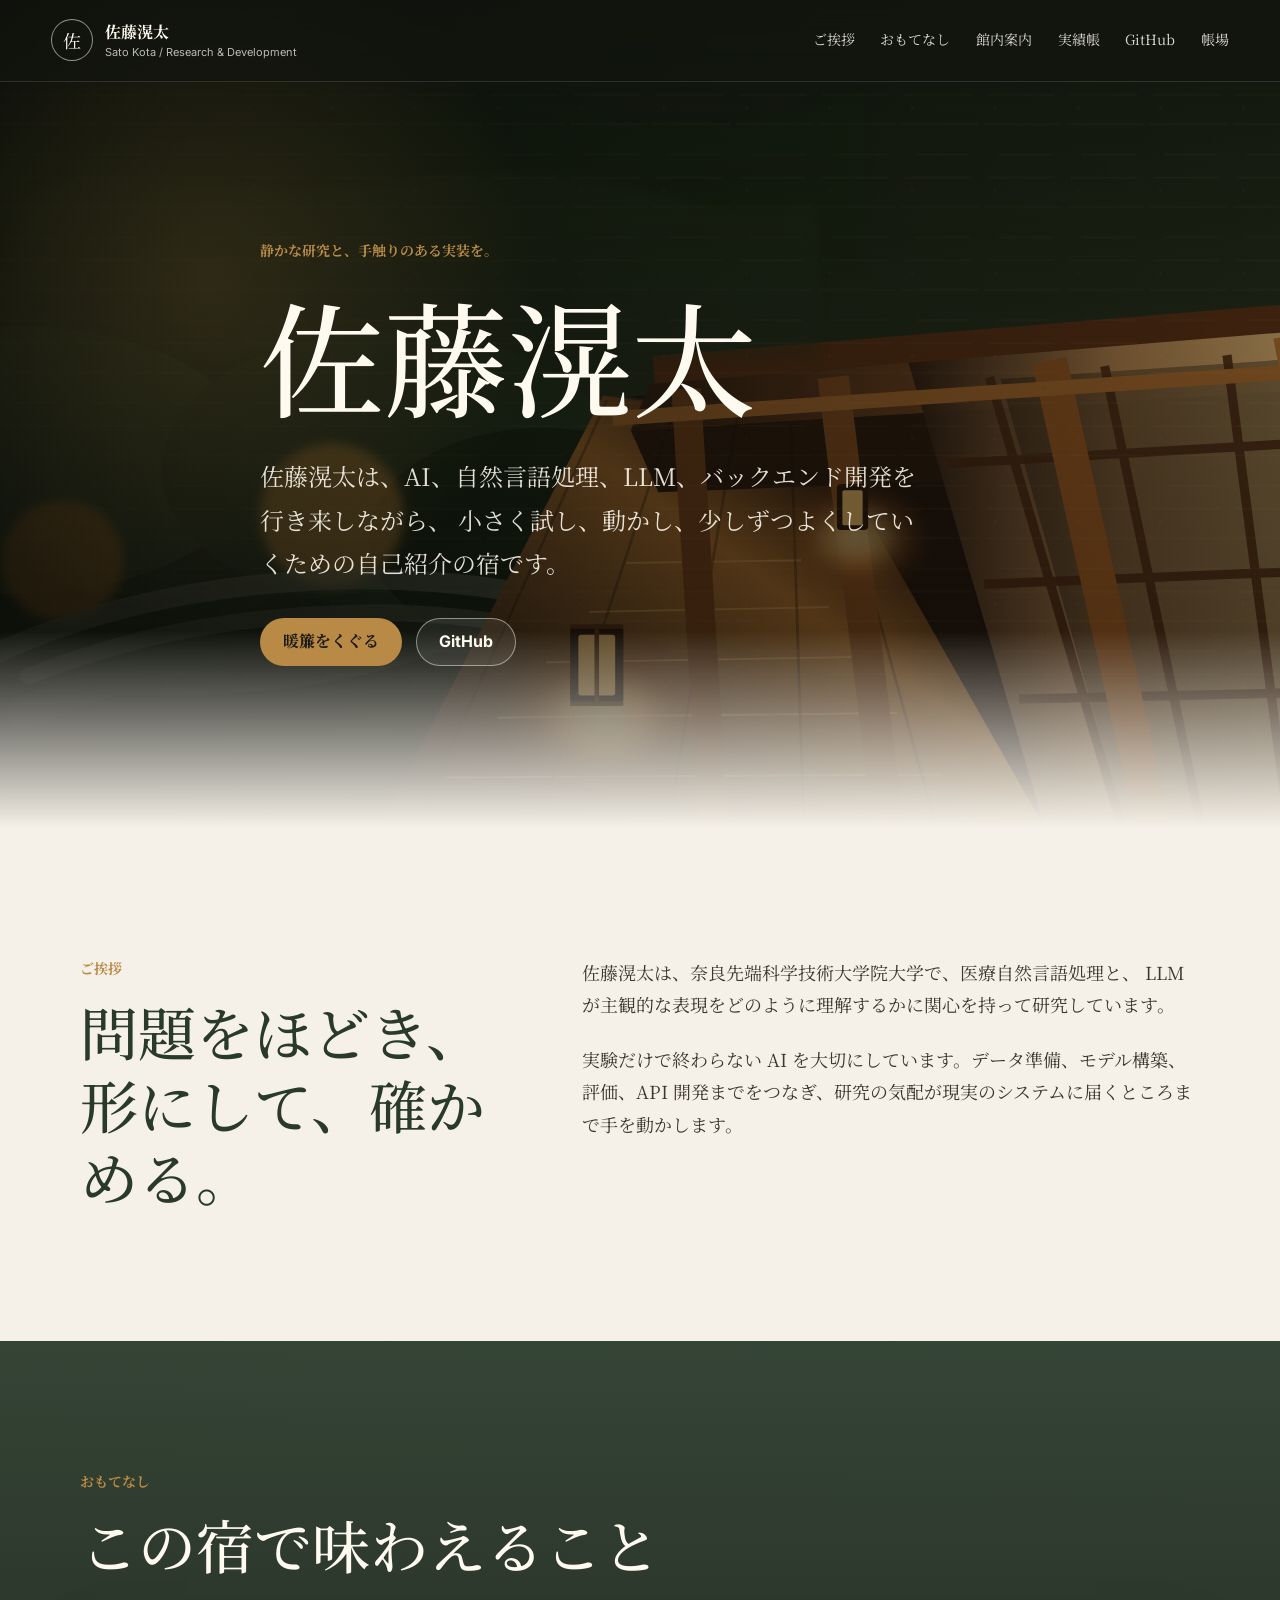
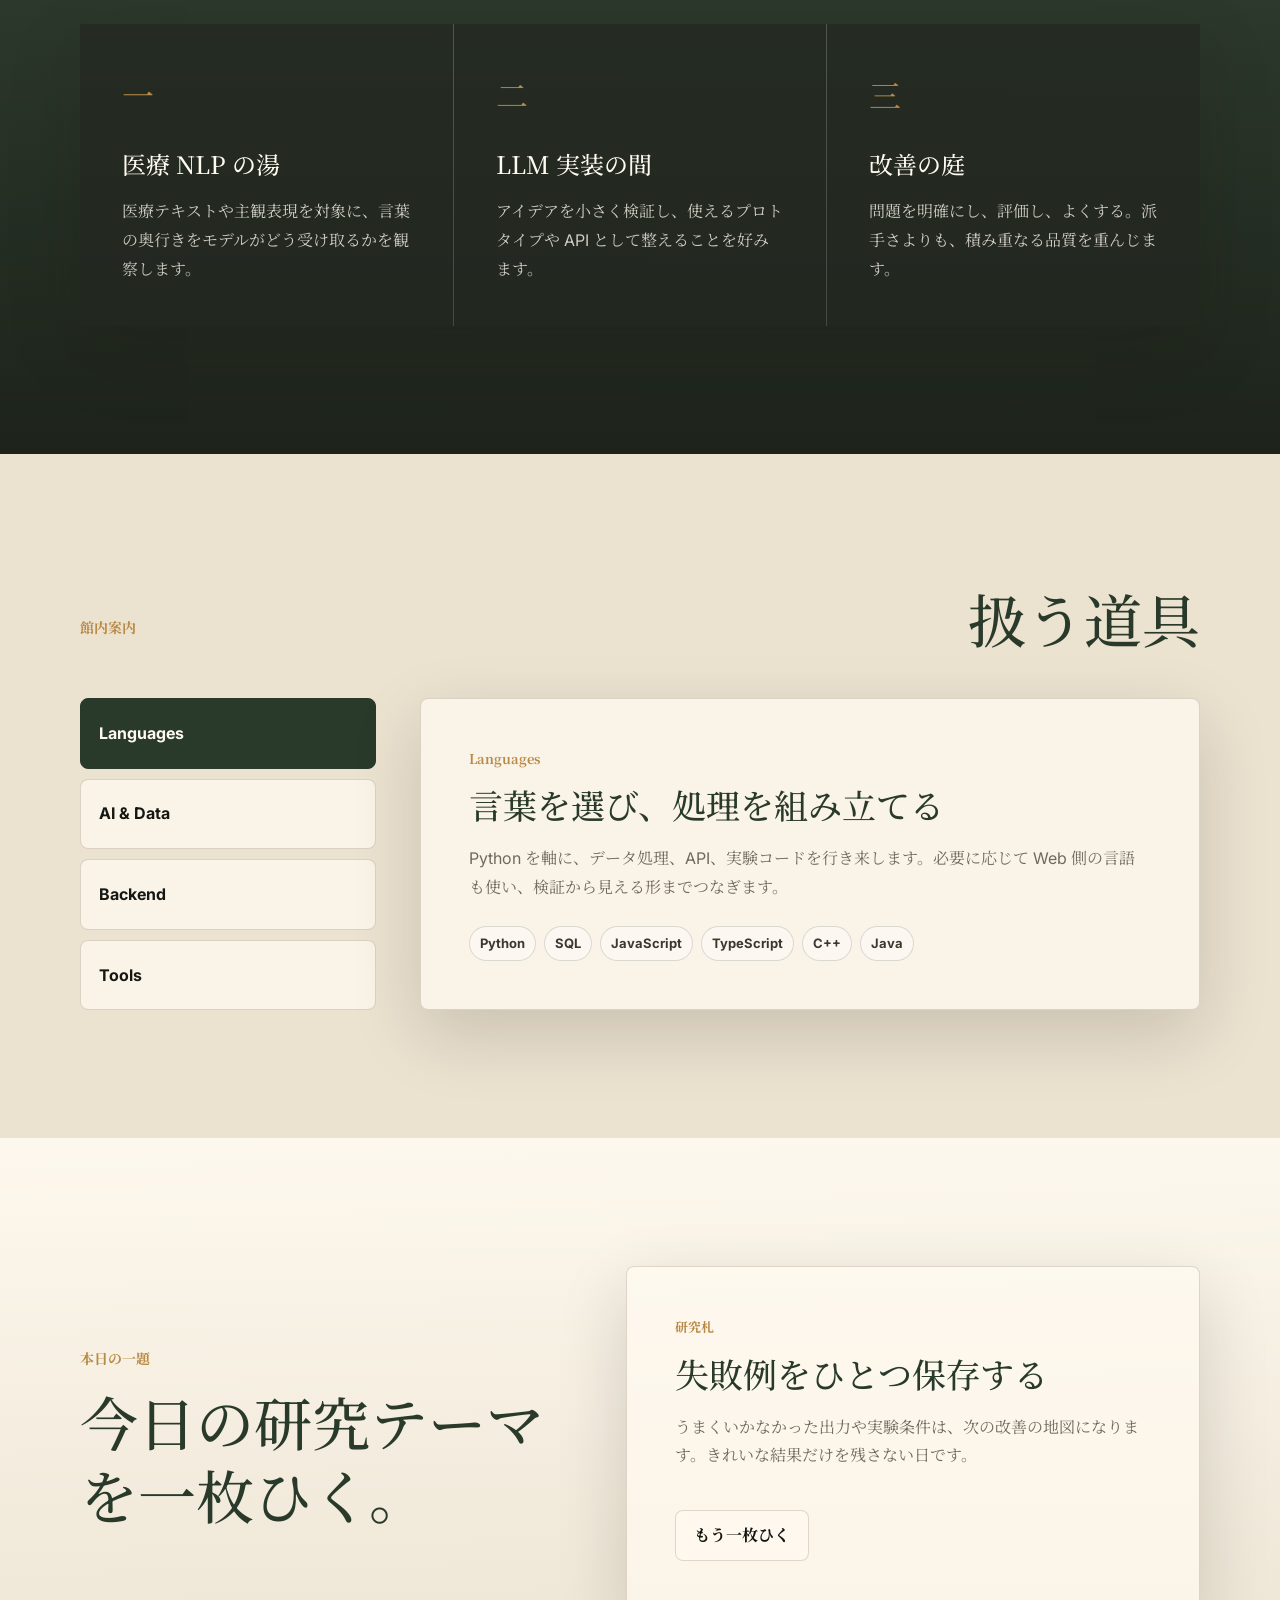
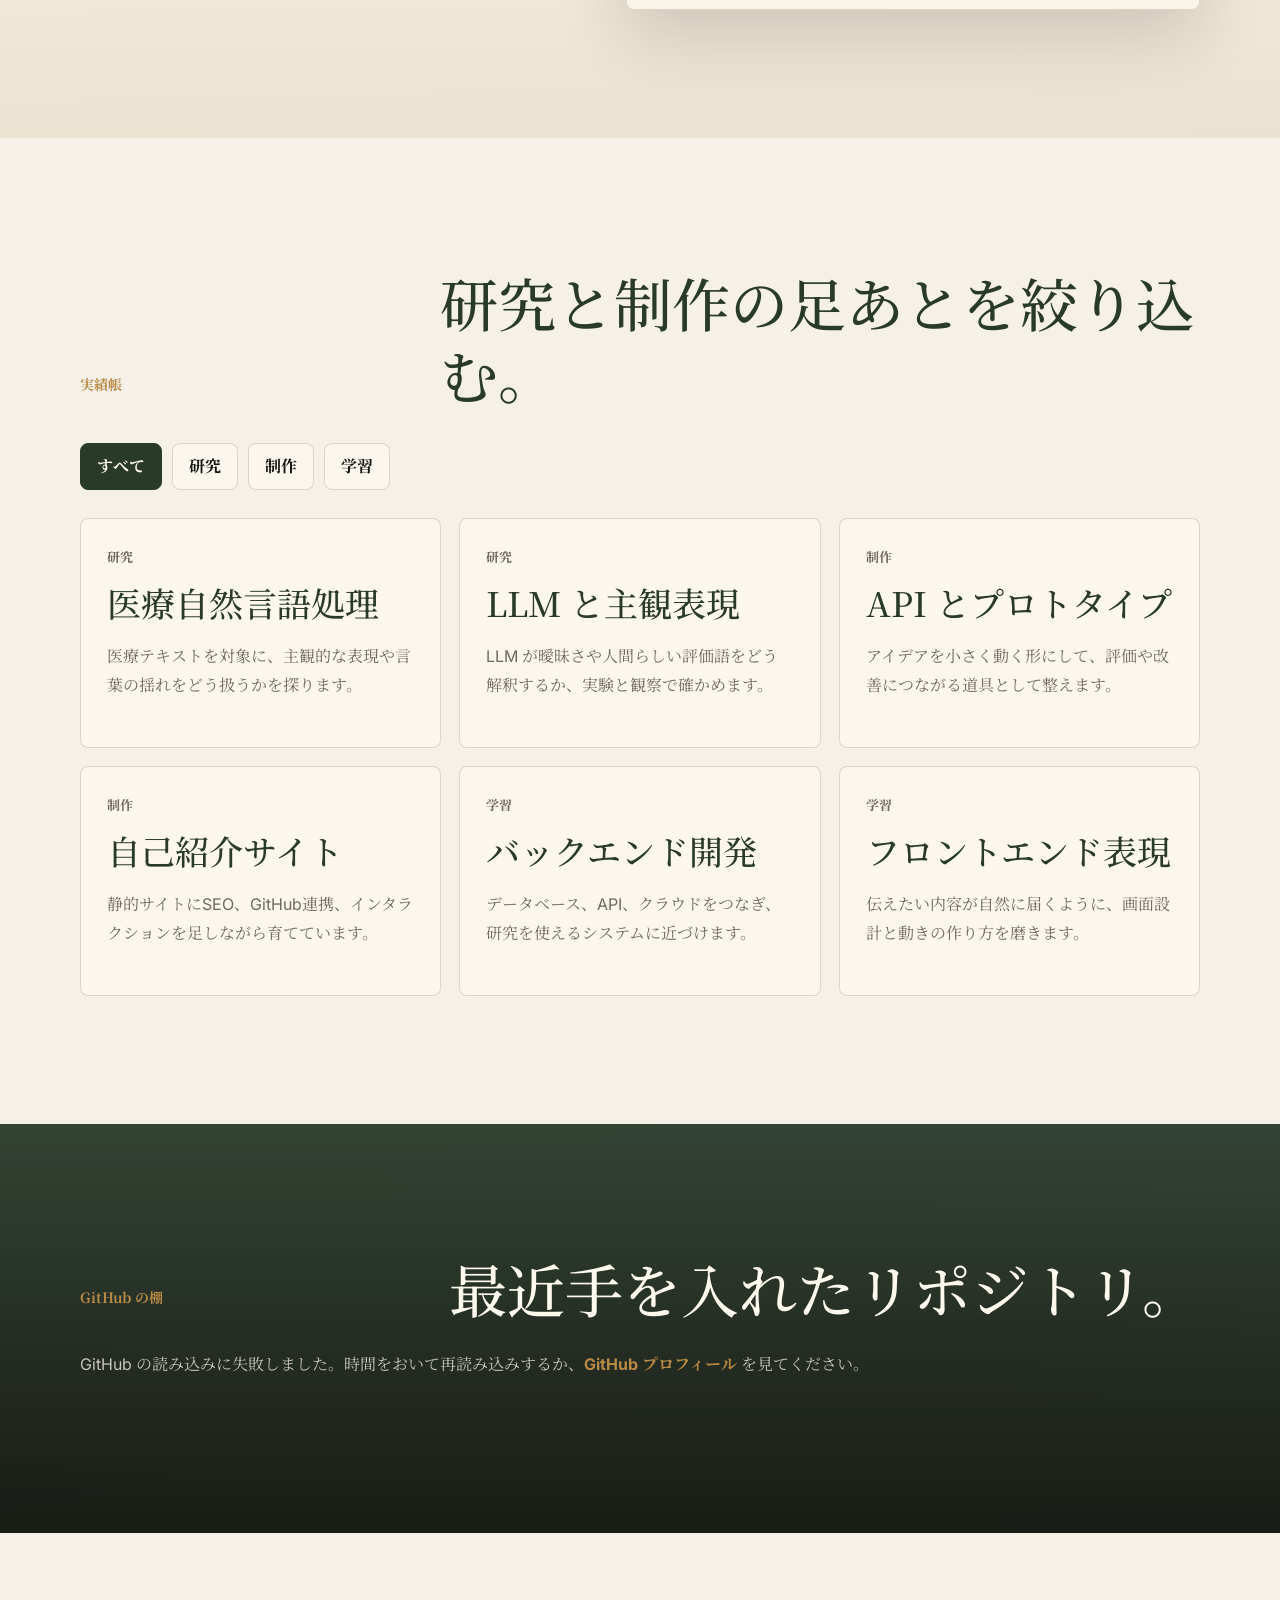
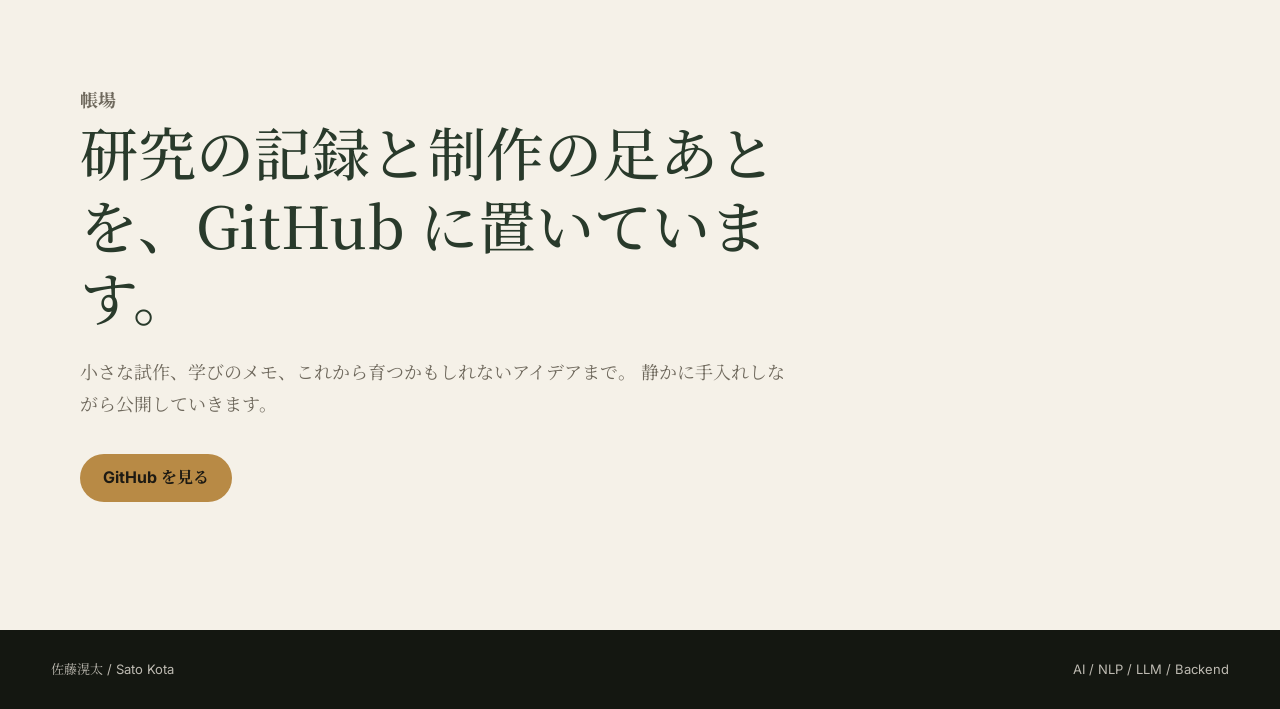
==== commit 061bb544: "Update hero background references" ====
--- a/index.html
+++ b/index.html
@@ -17,7 +17,7 @@
       content="佐藤滉太の公式プロフィールページ。AI、自然言語処理、LLM、バックエンド開発、医療NLPへの関心と制作の足あとをまとめています。"
     >
     <meta property="og:url" content="https://s1300200.github.io/">
-    <meta property="og:image" content="https://s1300200.github.io/assets/ryokan-hero-generated.jpg">
+    <meta property="og:image" content="https://s1300200.github.io/assets/ryokan-hero.svg">
     <meta property="og:locale" content="ja_JP">
     <meta name="twitter:card" content="summary_large_image">
     <meta name="twitter:title" content="佐藤滉太">
@@ -25,7 +25,7 @@
       name="twitter:description"
       content="佐藤滉太の公式プロフィールページ。AI、自然言語処理、LLM、バックエンド開発、医療NLPへの関心と制作の足あとをまとめています。"
     >
-    <meta name="twitter:image" content="https://s1300200.github.io/assets/ryokan-hero-generated.jpg">
+    <meta name="twitter:image" content="https://s1300200.github.io/assets/ryokan-hero.svg">
     <link rel="canonical" href="https://s1300200.github.io/">
     <title>佐藤滉太 | AI・自然言語処理・LLM</title>
     <script type="application/ld+json">
@@ -35,7 +35,7 @@
         "name": "佐藤滉太",
         "alternateName": "Sato Kota",
         "url": "https://s1300200.github.io/",
-        "image": "https://s1300200.github.io/assets/ryokan-hero-generated.jpg",
+        "image": "https://s1300200.github.io/assets/ryokan-hero.svg",
         "sameAs": [
           "https://github.com/s1300200"
         ],
@@ -54,7 +54,7 @@
       href="https://fonts.googleapis.com/css2?family=Noto+Serif+JP:wght@400;500;700&family=Inter:wght@400;500;600;700&display=swap"
       rel="stylesheet"
     >
-    <link rel="stylesheet" href="assets/css/styles.css">
+    <link rel="stylesheet" href="assets/css/styles.css?v=20260606-hero">
     <script src="assets/js/main.js" defer></script>
   </head>
   <body>
--- a/assets/css/styles.css
+++ b/assets/css/styles.css
@@ -112,9 +112,20 @@
   align-items: end;
   overflow: hidden;
   color: var(--white);
+  background: #11140f;
+}
+
+.hero::before {
+  content: "";
+  position: absolute;
+  inset: 0;
+  z-index: 0;
   background:
     linear-gradient(90deg, rgba(9, 12, 8, 0.72), rgba(9, 12, 8, 0.34) 48%, rgba(9, 12, 8, 0.08)),
-    url("../ryokan-hero-generated.jpg") center / cover;
+    url("../ryokan-hero.svg") center / cover;
+  opacity: 0;
+  transform: scale(1.04);
+  animation: heroImageFade 1400ms ease-out 120ms forwards;
 }
 
 .hero::after {
@@ -123,6 +134,7 @@
   left: 0;
   right: 0;
   bottom: 0;
+  z-index: 2;
   height: 22vh;
   background: linear-gradient(180deg, rgba(245, 241, 232, 0), var(--paper));
 }
@@ -130,17 +142,42 @@
 .hero-overlay {
   position: absolute;
   inset: 0;
+  z-index: 1;
   background:
     radial-gradient(circle at 16% 34%, rgba(184, 138, 69, 0.18), transparent 28%),
     linear-gradient(180deg, rgba(0, 0, 0, 0.1), rgba(10, 10, 8, 0.32));
+  opacity: 0;
+  animation: heroOverlayFade 1200ms ease-out 450ms forwards;
 }
 
 .hero-content {
   position: relative;
-  z-index: 1;
+  z-index: 3;
   width: min(760px, calc(100% - 40px));
   margin: 0 auto;
   padding: 150px 0 18vh;
+}
+
+.hero-content > * {
+  opacity: 0;
+  transform: translateY(18px);
+  animation: heroTextFade 900ms ease-out forwards;
+}
+
+.hero-content > :nth-child(1) {
+  animation-delay: 620ms;
+}
+
+.hero-content > :nth-child(2) {
+  animation-delay: 780ms;
+}
+
+.hero-content > :nth-child(3) {
+  animation-delay: 960ms;
+}
+
+.hero-content > :nth-child(4) {
+  animation-delay: 1120ms;
 }
 
 .kicker,
@@ -692,4 +729,75 @@
     opacity: 1;
     transform: none;
   }
-}
+
+  .hero::before,
+  .hero-overlay,
+  .hero-content > * {
+    animation-name: heroOpacityFade;
+    animation-fill-mode: forwards;
+    opacity: 1;
+  }
+
+  .hero::before {
+    animation-duration: 900ms;
+    animation-timing-function: ease-out;
+    animation-delay: 80ms;
+    transform: none;
+  }
+
+  .hero-overlay {
+    animation-duration: 700ms;
+    animation-timing-function: ease-out;
+    animation-delay: 220ms;
+  }
+
+  .hero-content > * {
+    animation-duration: 650ms;
+    animation-timing-function: ease-out;
+    transform: none;
+  }
+}
+
+@keyframes heroImageFade {
+  from {
+    opacity: 0;
+    transform: scale(1.04);
+  }
+
+  to {
+    opacity: 1;
+    transform: scale(1);
+  }
+}
+
+@keyframes heroOverlayFade {
+  from {
+    opacity: 0;
+  }
+
+  to {
+    opacity: 1;
+  }
+}
+
+@keyframes heroOpacityFade {
+  from {
+    opacity: 0;
+  }
+
+  to {
+    opacity: 1;
+  }
+}
+
+@keyframes heroTextFade {
+  from {
+    opacity: 0;
+    transform: translateY(18px);
+  }
+
+  to {
+    opacity: 1;
+    transform: translateY(0);
+  }
+}
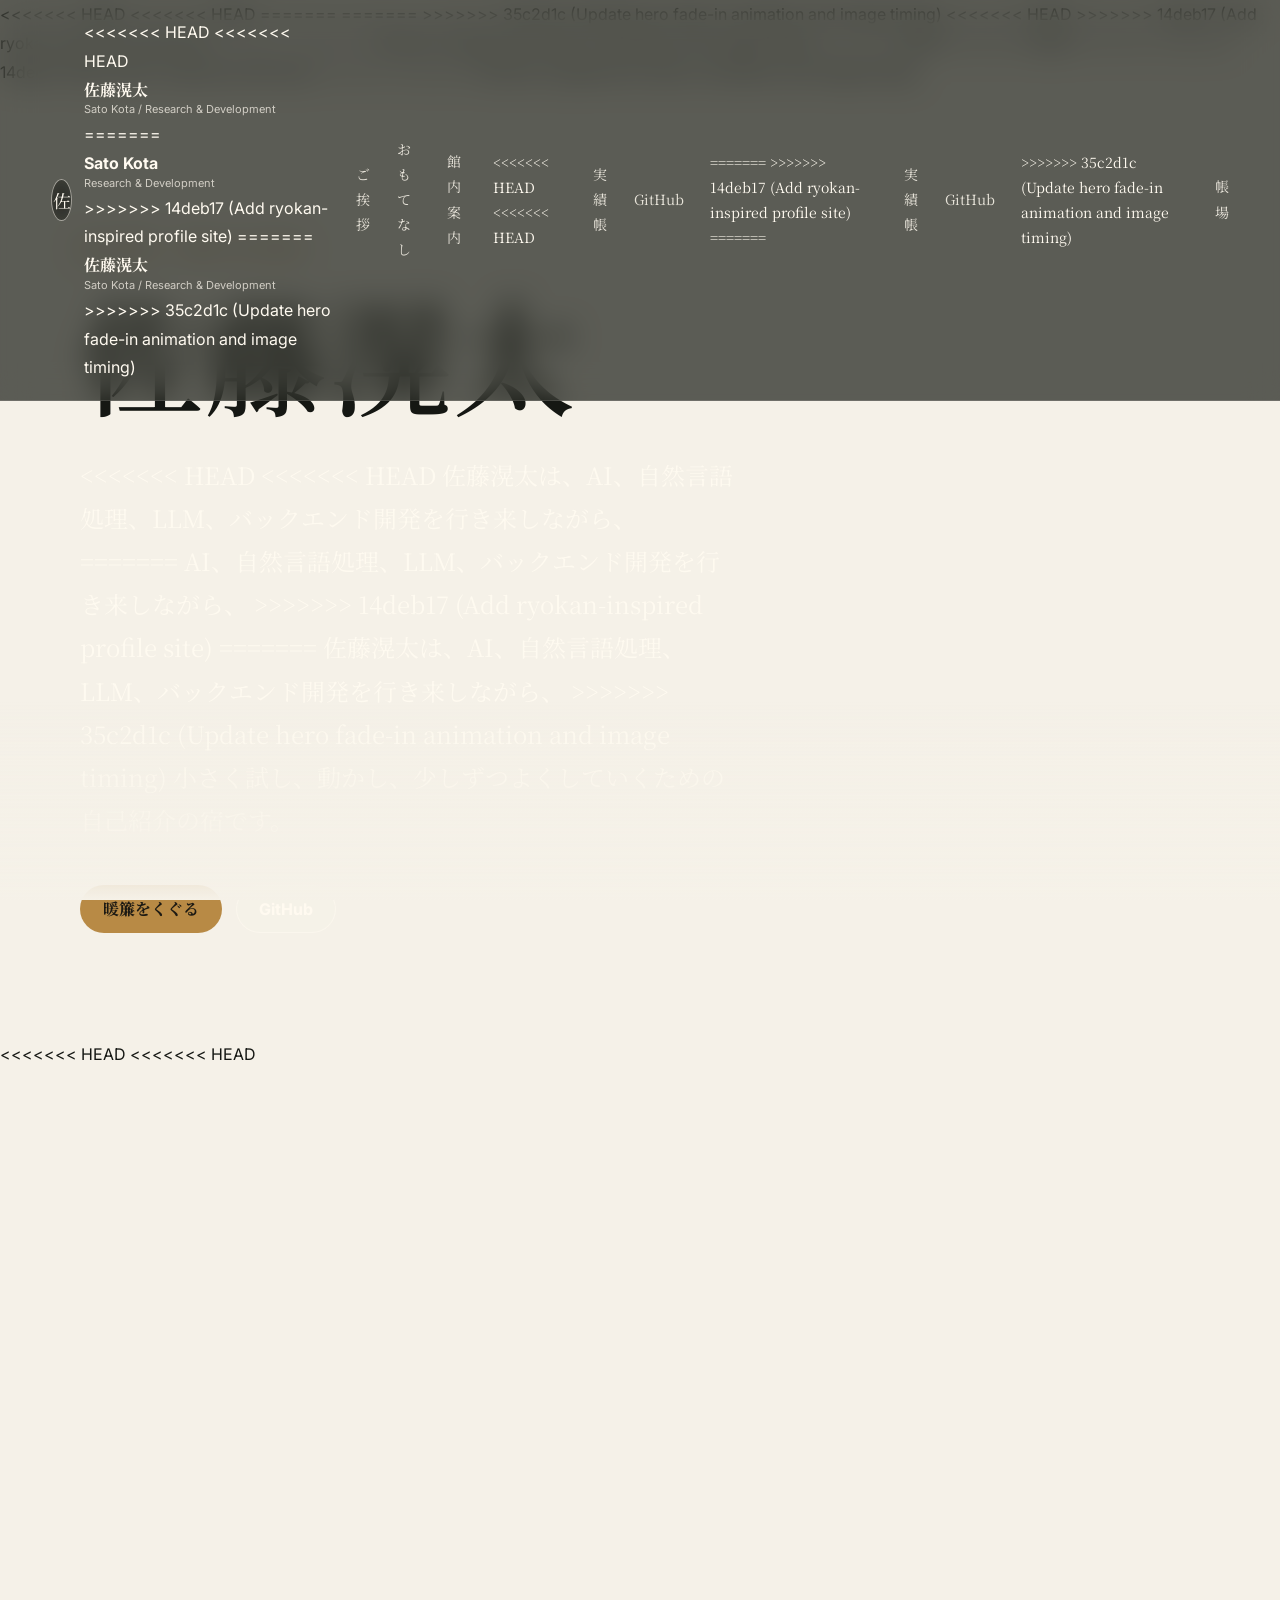
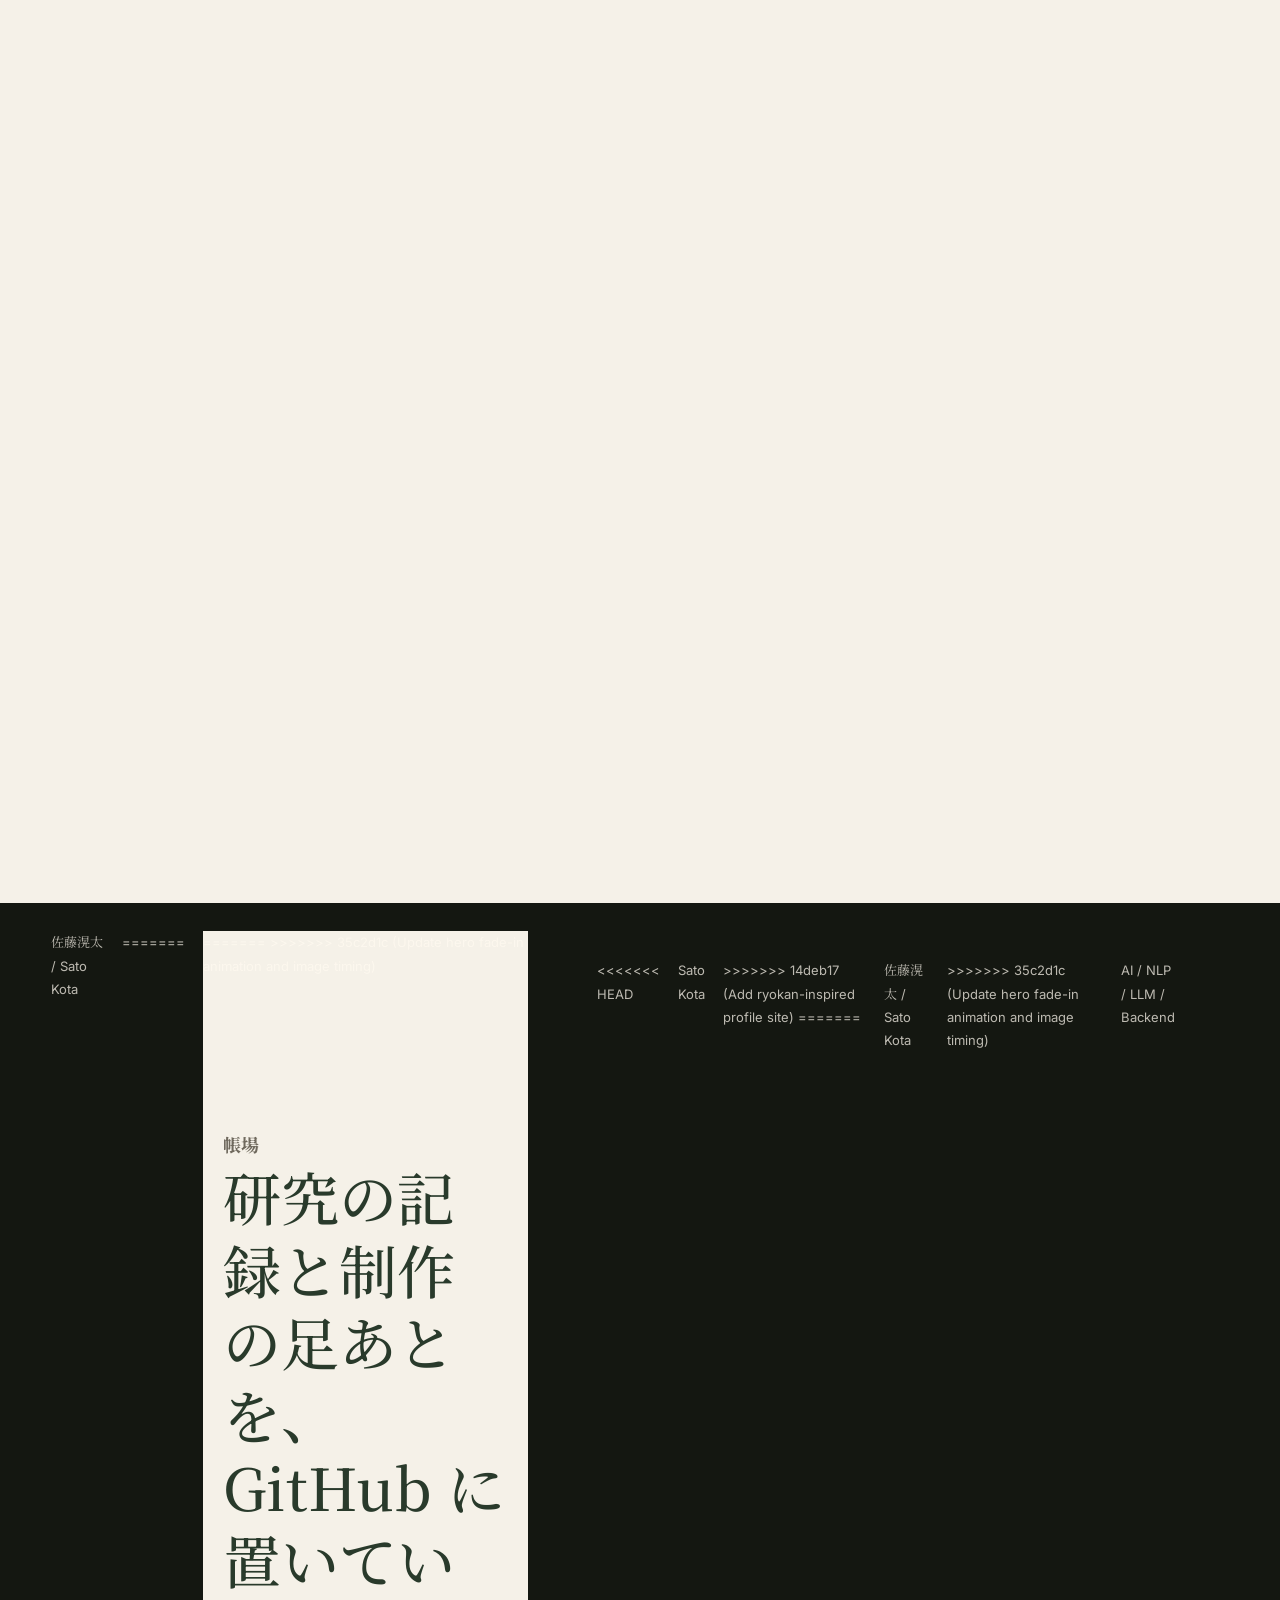
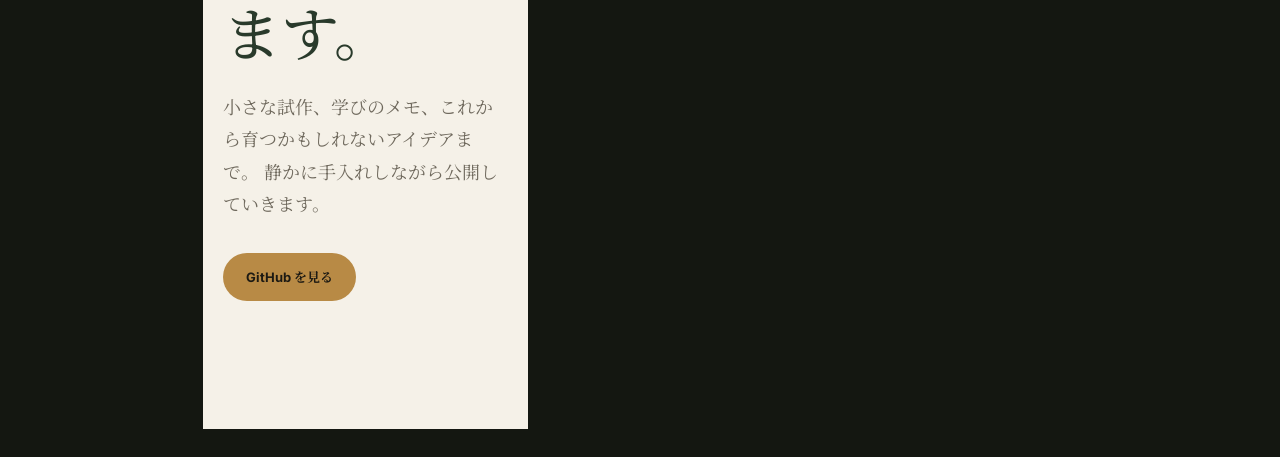
==== commit 51a27cd2: "Update hero fade-in animation and image timing" ====
--- a/index.html
+++ b/index.html
@@ -3,6 +3,8 @@
   <head>
     <meta charset="utf-8">
     <meta name="viewport" content="width=device-width, initial-scale=1">
+<<<<<<< HEAD
+<<<<<<< HEAD
     <meta name="robots" content="index,follow">
     <meta name="author" content="佐藤滉太">
     <meta
@@ -48,30 +50,110 @@
         ]
       }
     </script>
+=======
+=======
+    <meta name="robots" content="index,follow">
+    <meta name="author" content="佐藤滉太">
+>>>>>>> 35c2d1c (Update hero fade-in animation and image timing)
+    <meta
+      name="description"
+      content="佐藤滉太の公式プロフィールページ。AI、自然言語処理、LLM、バックエンド開発、医療NLPへの関心と制作の足あとをまとめています。"
+    >
+<<<<<<< HEAD
+    <title>佐藤滉太 | 静かな研究とものづくりの宿</title>
+>>>>>>> 14deb17 (Add ryokan-inspired profile site)
+=======
+    <meta property="og:type" content="profile">
+    <meta property="og:site_name" content="佐藤滉太">
+    <meta property="og:title" content="佐藤滉太">
+    <meta
+      property="og:description"
+      content="佐藤滉太の公式プロフィールページ。AI、自然言語処理、LLM、バックエンド開発、医療NLPへの関心と制作の足あとをまとめています。"
+    >
+    <meta property="og:url" content="https://s1300200.github.io/">
+    <meta property="og:image" content="https://s1300200.github.io/assets/ryokan-hero.svg">
+    <meta property="og:locale" content="ja_JP">
+    <meta name="twitter:card" content="summary_large_image">
+    <meta name="twitter:title" content="佐藤滉太">
+    <meta
+      name="twitter:description"
+      content="佐藤滉太の公式プロフィールページ。AI、自然言語処理、LLM、バックエンド開発、医療NLPへの関心と制作の足あとをまとめています。"
+    >
+    <meta name="twitter:image" content="https://s1300200.github.io/assets/ryokan-hero.svg">
+    <link rel="canonical" href="https://s1300200.github.io/">
+    <title>佐藤滉太 | AI・自然言語処理・LLM</title>
+    <script type="application/ld+json">
+      {
+        "@context": "https://schema.org",
+        "@type": "Person",
+        "name": "佐藤滉太",
+        "alternateName": "Sato Kota",
+        "url": "https://s1300200.github.io/",
+        "image": "https://s1300200.github.io/assets/ryokan-hero.svg",
+        "sameAs": [
+          "https://github.com/s1300200"
+        ],
+        "knowsAbout": [
+          "AI",
+          "自然言語処理",
+          "LLM",
+          "医療NLP",
+          "バックエンド開発"
+        ]
+      }
+    </script>
+>>>>>>> 35c2d1c (Update hero fade-in animation and image timing)
     <link rel="preconnect" href="https://fonts.googleapis.com">
     <link rel="preconnect" href="https://fonts.gstatic.com" crossorigin>
     <link
       href="https://fonts.googleapis.com/css2?family=Noto+Serif+JP:wght@400;500;700&family=Inter:wght@400;500;600;700&display=swap"
       rel="stylesheet"
     >
+<<<<<<< HEAD
+<<<<<<< HEAD
     <link rel="stylesheet" href="assets/css/styles.css?v=20260606-hero">
     <script src="assets/js/main.js" defer></script>
+=======
+    <link rel="stylesheet" href="styles.css">
+>>>>>>> 14deb17 (Add ryokan-inspired profile site)
+=======
+    <link rel="stylesheet" href="assets/css/styles.css?v=20260606-hero">
+    <script src="assets/js/main.js" defer></script>
+>>>>>>> 35c2d1c (Update hero fade-in animation and image timing)
   </head>
   <body>
     <header class="site-header" aria-label="サイトヘッダー">
       <a class="brand" href="#top" aria-label="佐藤滉太のページトップへ">
         <span class="brand-mark" aria-hidden="true">佐</span>
         <span>
+<<<<<<< HEAD
+<<<<<<< HEAD
           <span class="brand-name">佐藤滉太</span>
           <span class="brand-sub">Sato Kota / Research & Development</span>
+=======
+          <span class="brand-name">Sato Kota</span>
+          <span class="brand-sub">Research & Development</span>
+>>>>>>> 14deb17 (Add ryokan-inspired profile site)
+=======
+          <span class="brand-name">佐藤滉太</span>
+          <span class="brand-sub">Sato Kota / Research & Development</span>
+>>>>>>> 35c2d1c (Update hero fade-in animation and image timing)
         </span>
       </a>
       <nav class="nav" aria-label="ページ内ナビゲーション">
         <a href="#about">ご挨拶</a>
         <a href="#work">おもてなし</a>
         <a href="#skills">館内案内</a>
+<<<<<<< HEAD
+<<<<<<< HEAD
         <a href="#records">実績帳</a>
         <a href="#repos">GitHub</a>
+=======
+>>>>>>> 14deb17 (Add ryokan-inspired profile site)
+=======
+        <a href="#records">実績帳</a>
+        <a href="#repos">GitHub</a>
+>>>>>>> 35c2d1c (Update hero fade-in animation and image timing)
         <a href="#contact">帳場</a>
       </nav>
     </header>
@@ -83,7 +165,15 @@
           <p class="kicker">静かな研究と、手触りのある実装を。</p>
           <h1>佐藤滉太</h1>
           <p class="lead">
+<<<<<<< HEAD
+<<<<<<< HEAD
             佐藤滉太は、AI、自然言語処理、LLM、バックエンド開発を行き来しながら、
+=======
+            AI、自然言語処理、LLM、バックエンド開発を行き来しながら、
+>>>>>>> 14deb17 (Add ryokan-inspired profile site)
+=======
+            佐藤滉太は、AI、自然言語処理、LLM、バックエンド開発を行き来しながら、
+>>>>>>> 35c2d1c (Update hero fade-in animation and image timing)
             小さく試し、動かし、少しずつよくしていくための自己紹介の宿です。
           </p>
           <div class="hero-actions" aria-label="主要リンク">
@@ -93,7 +183,15 @@
         </div>
       </section>
 
+<<<<<<< HEAD
+<<<<<<< HEAD
       <section class="intro-band reveal" id="about">
+=======
+      <section class="intro-band" id="about">
+>>>>>>> 14deb17 (Add ryokan-inspired profile site)
+=======
+      <section class="intro-band reveal" id="about">
+>>>>>>> 35c2d1c (Update hero fade-in animation and image timing)
         <div class="section-inner two-column">
           <div>
             <p class="section-label">ご挨拶</p>
@@ -101,7 +199,15 @@
           </div>
           <div class="prose">
             <p>
+<<<<<<< HEAD
+<<<<<<< HEAD
               佐藤滉太は、奈良先端科学技術大学院大学で、医療自然言語処理と、
+=======
+              奈良先端科学技術大学院大学で、医療自然言語処理と、
+>>>>>>> 14deb17 (Add ryokan-inspired profile site)
+=======
+              佐藤滉太は、奈良先端科学技術大学院大学で、医療自然言語処理と、
+>>>>>>> 35c2d1c (Update hero fade-in animation and image timing)
               LLM が主観的な表現をどのように理解するかに関心を持って研究しています。
             </p>
             <p>
@@ -112,26 +218,58 @@
         </div>
       </section>
 
+<<<<<<< HEAD
+<<<<<<< HEAD
       <section class="experience reveal" id="work">
+=======
+      <section class="experience" id="work">
+>>>>>>> 14deb17 (Add ryokan-inspired profile site)
+=======
+      <section class="experience reveal" id="work">
+>>>>>>> 35c2d1c (Update hero fade-in animation and image timing)
         <div class="section-inner">
           <p class="section-label">おもてなし</p>
           <h2>この宿で味わえること</h2>
           <div class="feature-grid">
-            <article class="feature reveal">
+<<<<<<< HEAD
+<<<<<<< HEAD
+            <article class="feature reveal">
+=======
+            <article class="feature">
+>>>>>>> 14deb17 (Add ryokan-inspired profile site)
+=======
+            <article class="feature reveal">
+>>>>>>> 35c2d1c (Update hero fade-in animation and image timing)
               <span class="feature-number">一</span>
               <h3>医療 NLP の湯</h3>
               <p>
                 医療テキストや主観表現を対象に、言葉の奥行きをモデルがどう受け取るかを観察します。
               </p>
             </article>
-            <article class="feature reveal">
+<<<<<<< HEAD
+<<<<<<< HEAD
+            <article class="feature reveal">
+=======
+            <article class="feature">
+>>>>>>> 14deb17 (Add ryokan-inspired profile site)
+=======
+            <article class="feature reveal">
+>>>>>>> 35c2d1c (Update hero fade-in animation and image timing)
               <span class="feature-number">二</span>
               <h3>LLM 実装の間</h3>
               <p>
                 アイデアを小さく検証し、使えるプロトタイプや API として整えることを好みます。
               </p>
             </article>
-            <article class="feature reveal">
+<<<<<<< HEAD
+<<<<<<< HEAD
+            <article class="feature reveal">
+=======
+            <article class="feature">
+>>>>>>> 14deb17 (Add ryokan-inspired profile site)
+=======
+            <article class="feature reveal">
+>>>>>>> 35c2d1c (Update hero fade-in animation and image timing)
               <span class="feature-number">三</span>
               <h3>改善の庭</h3>
               <p>
@@ -142,12 +280,24 @@
         </div>
       </section>
 
+<<<<<<< HEAD
+<<<<<<< HEAD
       <section class="skills reveal" id="skills">
+=======
+      <section class="skills" id="skills">
+>>>>>>> 14deb17 (Add ryokan-inspired profile site)
+=======
+      <section class="skills reveal" id="skills">
+>>>>>>> 35c2d1c (Update hero fade-in animation and image timing)
         <div class="section-inner">
           <div class="section-heading">
             <p class="section-label">館内案内</p>
             <h2>扱う道具</h2>
           </div>
+<<<<<<< HEAD
+<<<<<<< HEAD
+=======
+>>>>>>> 35c2d1c (Update hero fade-in animation and image timing)
           <div class="skill-switcher">
             <div class="skill-tabs" role="tablist" aria-label="扱う道具の切り替え">
               <button class="skill-tab is-active" type="button" role="tab" aria-selected="true" data-skill="languages">
@@ -162,6 +312,7 @@
               <button class="skill-tab" type="button" role="tab" aria-selected="false" data-skill="tools">
                 Tools
               </button>
+<<<<<<< HEAD
             </div>
             <article class="skill-panel" aria-live="polite">
               <p class="panel-kicker" id="skill-category">Languages</p>
@@ -178,10 +329,51 @@
                 <span>Java</span>
               </div>
             </article>
-          </div>
-        </div>
-      </section>
-
+=======
+          <div class="skill-layout">
+            <div class="skill-group">
+              <h3>Languages</h3>
+              <p>Python / SQL / JavaScript / TypeScript / C++ / Java</p>
+            </div>
+            <div class="skill-group">
+              <h3>AI & Data</h3>
+              <p>NLP / LLMs / BERT / PyTorch / NumPy / Pandas</p>
+            </div>
+            <div class="skill-group">
+              <h3>Backend</h3>
+              <p>API development / PostgreSQL / AWS</p>
+            </div>
+            <div class="skill-group">
+              <h3>Tools</h3>
+              <p>Git / GitHub / VS Code</p>
+            </div>
+>>>>>>> 14deb17 (Add ryokan-inspired profile site)
+=======
+            </div>
+            <article class="skill-panel" aria-live="polite">
+              <p class="panel-kicker" id="skill-category">Languages</p>
+              <h3 id="skill-title">言葉を選び、処理を組み立てる</h3>
+              <p id="skill-description">
+                Python を軸に、データ処理、API、実験コードを行き来します。必要に応じて Web 側の言語も使い、検証から見える形までつなぎます。
+              </p>
+              <div class="skill-tags" id="skill-tags" aria-label="関連技術">
+                <span>Python</span>
+                <span>SQL</span>
+                <span>JavaScript</span>
+                <span>TypeScript</span>
+                <span>C++</span>
+                <span>Java</span>
+              </div>
+            </article>
+>>>>>>> 35c2d1c (Update hero fade-in animation and image timing)
+          </div>
+        </div>
+      </section>
+
+<<<<<<< HEAD
+<<<<<<< HEAD
+=======
+>>>>>>> 35c2d1c (Update hero fade-in animation and image timing)
       <section class="theme-lottery reveal" id="theme">
         <div class="section-inner lottery-inner">
           <div>
@@ -258,6 +450,7 @@
       </section>
 
       <section class="closing reveal" id="contact">
+<<<<<<< HEAD
         <div class="section-inner closing-inner">
           <p class="section-label">帳場</p>
           <h2>研究の記録と制作の足あとを、GitHub に置いています。</h2>
@@ -272,6 +465,29 @@
 
     <footer class="site-footer">
       <span>佐藤滉太 / Sato Kota</span>
+=======
+      <section class="closing" id="contact">
+=======
+>>>>>>> 35c2d1c (Update hero fade-in animation and image timing)
+        <div class="section-inner closing-inner">
+          <p class="section-label">帳場</p>
+          <h2>研究の記録と制作の足あとを、GitHub に置いています。</h2>
+          <p>
+            小さな試作、学びのメモ、これから育つかもしれないアイデアまで。
+            静かに手入れしながら公開していきます。
+          </p>
+          <a class="button primary" href="https://github.com/s1300200">GitHub を見る</a>
+        </div>
+      </section>
+    </main>
+
+    <footer class="site-footer">
+<<<<<<< HEAD
+      <span>Sato Kota</span>
+>>>>>>> 14deb17 (Add ryokan-inspired profile site)
+=======
+      <span>佐藤滉太 / Sato Kota</span>
+>>>>>>> 35c2d1c (Update hero fade-in animation and image timing)
       <span>AI / NLP / LLM / Backend</span>
     </footer>
   </body>
--- a/assets/css/styles.css
+++ b/assets/css/styles.css
@@ -105,6 +105,13 @@
   color: var(--white);
 }
 
+<<<<<<< HEAD
+=======
+/* =========================
+   Hero
+========================= */
+
+>>>>>>> 35c2d1c (Update hero fade-in animation and image timing)
 .hero {
   position: relative;
   min-height: 92vh;
@@ -115,12 +122,17 @@
   background: #11140f;
 }
 
+<<<<<<< HEAD
+=======
+/* 背景画像：文字のあとに出る */
+>>>>>>> 35c2d1c (Update hero fade-in animation and image timing)
 .hero::before {
   content: "";
   position: absolute;
   inset: 0;
   z-index: 0;
   background:
+<<<<<<< HEAD
     linear-gradient(90deg, rgba(9, 12, 8, 0.72), rgba(9, 12, 8, 0.34) 48%, rgba(9, 12, 8, 0.08)),
     url("../ryokan-hero.svg") center / cover;
   opacity: 0;
@@ -139,11 +151,27 @@
   background: linear-gradient(180deg, rgba(245, 241, 232, 0), var(--paper));
 }
 
+=======
+    linear-gradient(
+      90deg,
+      rgba(9, 12, 8, 0.72),
+      rgba(9, 12, 8, 0.34) 48%,
+      rgba(9, 12, 8, 0.08)
+    ),
+    url("../ryokan-hero-generated.jpg") center / cover;
+  opacity: 0;
+  transform: scale(1.04);
+  animation: heroImageReveal 2400ms cubic-bezier(0.22, 1, 0.36, 1) 1600ms both;
+}
+
+/* 背景の上の光・暗さ */
+>>>>>>> 35c2d1c (Update hero fade-in animation and image timing)
 .hero-overlay {
   position: absolute;
   inset: 0;
   z-index: 1;
   background:
+<<<<<<< HEAD
     radial-gradient(circle at 16% 34%, rgba(184, 138, 69, 0.18), transparent 28%),
     linear-gradient(180deg, rgba(0, 0, 0, 0.1), rgba(10, 10, 8, 0.32));
   opacity: 0;
@@ -178,6 +206,70 @@
 
 .hero-content > :nth-child(4) {
   animation-delay: 1120ms;
+=======
+    radial-gradient(circle at 16% 34%, rgba(184, 138, 69, 0.16), transparent 28%),
+    linear-gradient(180deg, rgba(0, 0, 0, 0.08), rgba(10, 10, 8, 0.34));
+  opacity: 0;
+  animation: heroOverlayReveal 2200ms cubic-bezier(0.22, 1, 0.36, 1) 1750ms both;
+}
+
+/* 文字位置 */
+.hero-content {
+  position: relative;
+  z-index: 2;
+  width: min(1120px, calc(100% - 40px));
+  margin: 0 auto;
+  padding-bottom: 13vh;
+}
+
+/* 文字：完全に消えた状態から、先に同時に出る */
+.hero-content > * {
+  opacity: 0;
+  transform: translateY(10px);
+  animation: heroTextReveal 1500ms cubic-bezier(0.16, 1, 0.3, 1) 600ms both;
+}
+
+/* すべて同時 */
+.hero-content > :nth-child(1),
+.hero-content > :nth-child(2),
+.hero-content > :nth-child(3),
+.hero-content > :nth-child(4) {
+  animation-delay: 600ms;
+}
+
+@keyframes heroTextReveal {
+  0% {
+    opacity: 0;
+    transform: translateY(10px);
+  }
+
+  100% {
+    opacity: 1;
+    transform: translateY(0);
+  }
+}
+
+@keyframes heroImageReveal {
+  0% {
+    opacity: 0;
+    transform: scale(1.04);
+  }
+
+  100% {
+    opacity: 1;
+    transform: scale(1);
+  }
+}
+
+@keyframes heroOverlayReveal {
+  0% {
+    opacity: 0;
+  }
+
+  100% {
+    opacity: 1;
+  }
+>>>>>>> 35c2d1c (Update hero fade-in animation and image timing)
 }
 
 .kicker,
@@ -224,7 +316,14 @@
   border-radius: 999px;
   font-weight: 700;
   line-height: 1.2;
+<<<<<<< HEAD
   transition: transform 180ms ease, background 180ms ease, border-color 180ms ease;
+=======
+  transition:
+    transform 180ms ease,
+    background 180ms ease,
+    border-color 180ms ease;
+>>>>>>> 35c2d1c (Update hero fade-in animation and image timing)
 }
 
 .button:hover {
@@ -356,7 +455,15 @@
   font: inherit;
   font-weight: 700;
   cursor: pointer;
+<<<<<<< HEAD
   transition: transform 180ms ease, border-color 180ms ease, background 180ms ease, color 180ms ease;
+=======
+  transition:
+    transform 180ms ease,
+    border-color 180ms ease,
+    background 180ms ease,
+    color 180ms ease;
+>>>>>>> 35c2d1c (Update hero fade-in animation and image timing)
 }
 
 .skill-tab {
@@ -581,7 +688,13 @@
 .reveal {
   opacity: 0;
   transform: translateY(24px);
+<<<<<<< HEAD
   transition: opacity 700ms ease, transform 700ms ease;
+=======
+  transition:
+    opacity 700ms ease,
+    transform 700ms ease;
+>>>>>>> 35c2d1c (Update hero fade-in animation and image timing)
 }
 
 .reveal.is-visible {
@@ -617,6 +730,13 @@
   font-size: 13px;
 }
 
+<<<<<<< HEAD
+=======
+/* =========================
+   Responsive
+========================= */
+
+>>>>>>> 35c2d1c (Update hero fade-in animation and image timing)
 @media (max-width: 900px) {
   .site-header {
     align-items: flex-start;
@@ -628,7 +748,10 @@
 
   .hero {
     min-height: 86vh;
+<<<<<<< HEAD
     background-position: center;
+=======
+>>>>>>> 35c2d1c (Update hero fade-in animation and image timing)
   }
 
   .two-column,
@@ -675,10 +798,13 @@
     padding-bottom: 11vh;
   }
 
+<<<<<<< HEAD
   .hero::after {
     height: 14vh;
   }
 
+=======
+>>>>>>> 35c2d1c (Update hero fade-in animation and image timing)
   .section-inner {
     padding: 62px 0;
   }
@@ -712,6 +838,13 @@
   }
 }
 
+<<<<<<< HEAD
+=======
+/* =========================
+   Reduced motion
+========================= */
+
+>>>>>>> 35c2d1c (Update hero fade-in animation and image timing)
 @media (prefers-reduced-motion: reduce) {
   html {
     scroll-behavior: auto;
@@ -733,6 +866,7 @@
   .hero::before,
   .hero-overlay,
   .hero-content > * {
+<<<<<<< HEAD
     animation-name: heroOpacityFade;
     animation-fill-mode: forwards;
     opacity: 1;
@@ -801,3 +935,10 @@
     transform: translateY(0);
   }
 }
+=======
+    animation: none;
+    opacity: 1;
+    transform: none;
+  }
+}
+>>>>>>> 35c2d1c (Update hero fade-in animation and image timing)
--- a/assets/css/styles.css
+++ b/assets/css/styles.css
@@ -105,6 +105,13 @@
   color: var(--white);
 }
 
+<<<<<<< HEAD
+=======
+/* =========================
+   Hero
+========================= */
+
+>>>>>>> 35c2d1c (Update hero fade-in animation and image timing)
 .hero {
   position: relative;
   min-height: 92vh;
@@ -115,12 +122,17 @@
   background: #11140f;
 }
 
+<<<<<<< HEAD
+=======
+/* 背景画像：文字のあとに出る */
+>>>>>>> 35c2d1c (Update hero fade-in animation and image timing)
 .hero::before {
   content: "";
   position: absolute;
   inset: 0;
   z-index: 0;
   background:
+<<<<<<< HEAD
     linear-gradient(90deg, rgba(9, 12, 8, 0.72), rgba(9, 12, 8, 0.34) 48%, rgba(9, 12, 8, 0.08)),
     url("../ryokan-hero.svg") center / cover;
   opacity: 0;
@@ -139,11 +151,27 @@
   background: linear-gradient(180deg, rgba(245, 241, 232, 0), var(--paper));
 }
 
+=======
+    linear-gradient(
+      90deg,
+      rgba(9, 12, 8, 0.72),
+      rgba(9, 12, 8, 0.34) 48%,
+      rgba(9, 12, 8, 0.08)
+    ),
+    url("../ryokan-hero-generated.jpg") center / cover;
+  opacity: 0;
+  transform: scale(1.04);
+  animation: heroImageReveal 2400ms cubic-bezier(0.22, 1, 0.36, 1) 1600ms both;
+}
+
+/* 背景の上の光・暗さ */
+>>>>>>> 35c2d1c (Update hero fade-in animation and image timing)
 .hero-overlay {
   position: absolute;
   inset: 0;
   z-index: 1;
   background:
+<<<<<<< HEAD
     radial-gradient(circle at 16% 34%, rgba(184, 138, 69, 0.18), transparent 28%),
     linear-gradient(180deg, rgba(0, 0, 0, 0.1), rgba(10, 10, 8, 0.32));
   opacity: 0;
@@ -178,6 +206,70 @@
 
 .hero-content > :nth-child(4) {
   animation-delay: 1120ms;
+=======
+    radial-gradient(circle at 16% 34%, rgba(184, 138, 69, 0.16), transparent 28%),
+    linear-gradient(180deg, rgba(0, 0, 0, 0.08), rgba(10, 10, 8, 0.34));
+  opacity: 0;
+  animation: heroOverlayReveal 2200ms cubic-bezier(0.22, 1, 0.36, 1) 1750ms both;
+}
+
+/* 文字位置 */
+.hero-content {
+  position: relative;
+  z-index: 2;
+  width: min(1120px, calc(100% - 40px));
+  margin: 0 auto;
+  padding-bottom: 13vh;
+}
+
+/* 文字：完全に消えた状態から、先に同時に出る */
+.hero-content > * {
+  opacity: 0;
+  transform: translateY(10px);
+  animation: heroTextReveal 1500ms cubic-bezier(0.16, 1, 0.3, 1) 600ms both;
+}
+
+/* すべて同時 */
+.hero-content > :nth-child(1),
+.hero-content > :nth-child(2),
+.hero-content > :nth-child(3),
+.hero-content > :nth-child(4) {
+  animation-delay: 600ms;
+}
+
+@keyframes heroTextReveal {
+  0% {
+    opacity: 0;
+    transform: translateY(10px);
+  }
+
+  100% {
+    opacity: 1;
+    transform: translateY(0);
+  }
+}
+
+@keyframes heroImageReveal {
+  0% {
+    opacity: 0;
+    transform: scale(1.04);
+  }
+
+  100% {
+    opacity: 1;
+    transform: scale(1);
+  }
+}
+
+@keyframes heroOverlayReveal {
+  0% {
+    opacity: 0;
+  }
+
+  100% {
+    opacity: 1;
+  }
+>>>>>>> 35c2d1c (Update hero fade-in animation and image timing)
 }
 
 .kicker,
@@ -224,7 +316,14 @@
   border-radius: 999px;
   font-weight: 700;
   line-height: 1.2;
+<<<<<<< HEAD
   transition: transform 180ms ease, background 180ms ease, border-color 180ms ease;
+=======
+  transition:
+    transform 180ms ease,
+    background 180ms ease,
+    border-color 180ms ease;
+>>>>>>> 35c2d1c (Update hero fade-in animation and image timing)
 }
 
 .button:hover {
@@ -356,7 +455,15 @@
   font: inherit;
   font-weight: 700;
   cursor: pointer;
+<<<<<<< HEAD
   transition: transform 180ms ease, border-color 180ms ease, background 180ms ease, color 180ms ease;
+=======
+  transition:
+    transform 180ms ease,
+    border-color 180ms ease,
+    background 180ms ease,
+    color 180ms ease;
+>>>>>>> 35c2d1c (Update hero fade-in animation and image timing)
 }
 
 .skill-tab {
@@ -581,7 +688,13 @@
 .reveal {
   opacity: 0;
   transform: translateY(24px);
+<<<<<<< HEAD
   transition: opacity 700ms ease, transform 700ms ease;
+=======
+  transition:
+    opacity 700ms ease,
+    transform 700ms ease;
+>>>>>>> 35c2d1c (Update hero fade-in animation and image timing)
 }
 
 .reveal.is-visible {
@@ -617,6 +730,13 @@
   font-size: 13px;
 }
 
+<<<<<<< HEAD
+=======
+/* =========================
+   Responsive
+========================= */
+
+>>>>>>> 35c2d1c (Update hero fade-in animation and image timing)
 @media (max-width: 900px) {
   .site-header {
     align-items: flex-start;
@@ -628,7 +748,10 @@
 
   .hero {
     min-height: 86vh;
+<<<<<<< HEAD
     background-position: center;
+=======
+>>>>>>> 35c2d1c (Update hero fade-in animation and image timing)
   }
 
   .two-column,
@@ -675,10 +798,13 @@
     padding-bottom: 11vh;
   }
 
+<<<<<<< HEAD
   .hero::after {
     height: 14vh;
   }
 
+=======
+>>>>>>> 35c2d1c (Update hero fade-in animation and image timing)
   .section-inner {
     padding: 62px 0;
   }
@@ -712,6 +838,13 @@
   }
 }
 
+<<<<<<< HEAD
+=======
+/* =========================
+   Reduced motion
+========================= */
+
+>>>>>>> 35c2d1c (Update hero fade-in animation and image timing)
 @media (prefers-reduced-motion: reduce) {
   html {
     scroll-behavior: auto;
@@ -733,6 +866,7 @@
   .hero::before,
   .hero-overlay,
   .hero-content > * {
+<<<<<<< HEAD
     animation-name: heroOpacityFade;
     animation-fill-mode: forwards;
     opacity: 1;
@@ -801,3 +935,10 @@
     transform: translateY(0);
   }
 }
+=======
+    animation: none;
+    opacity: 1;
+    transform: none;
+  }
+}
+>>>>>>> 35c2d1c (Update hero fade-in animation and image timing)
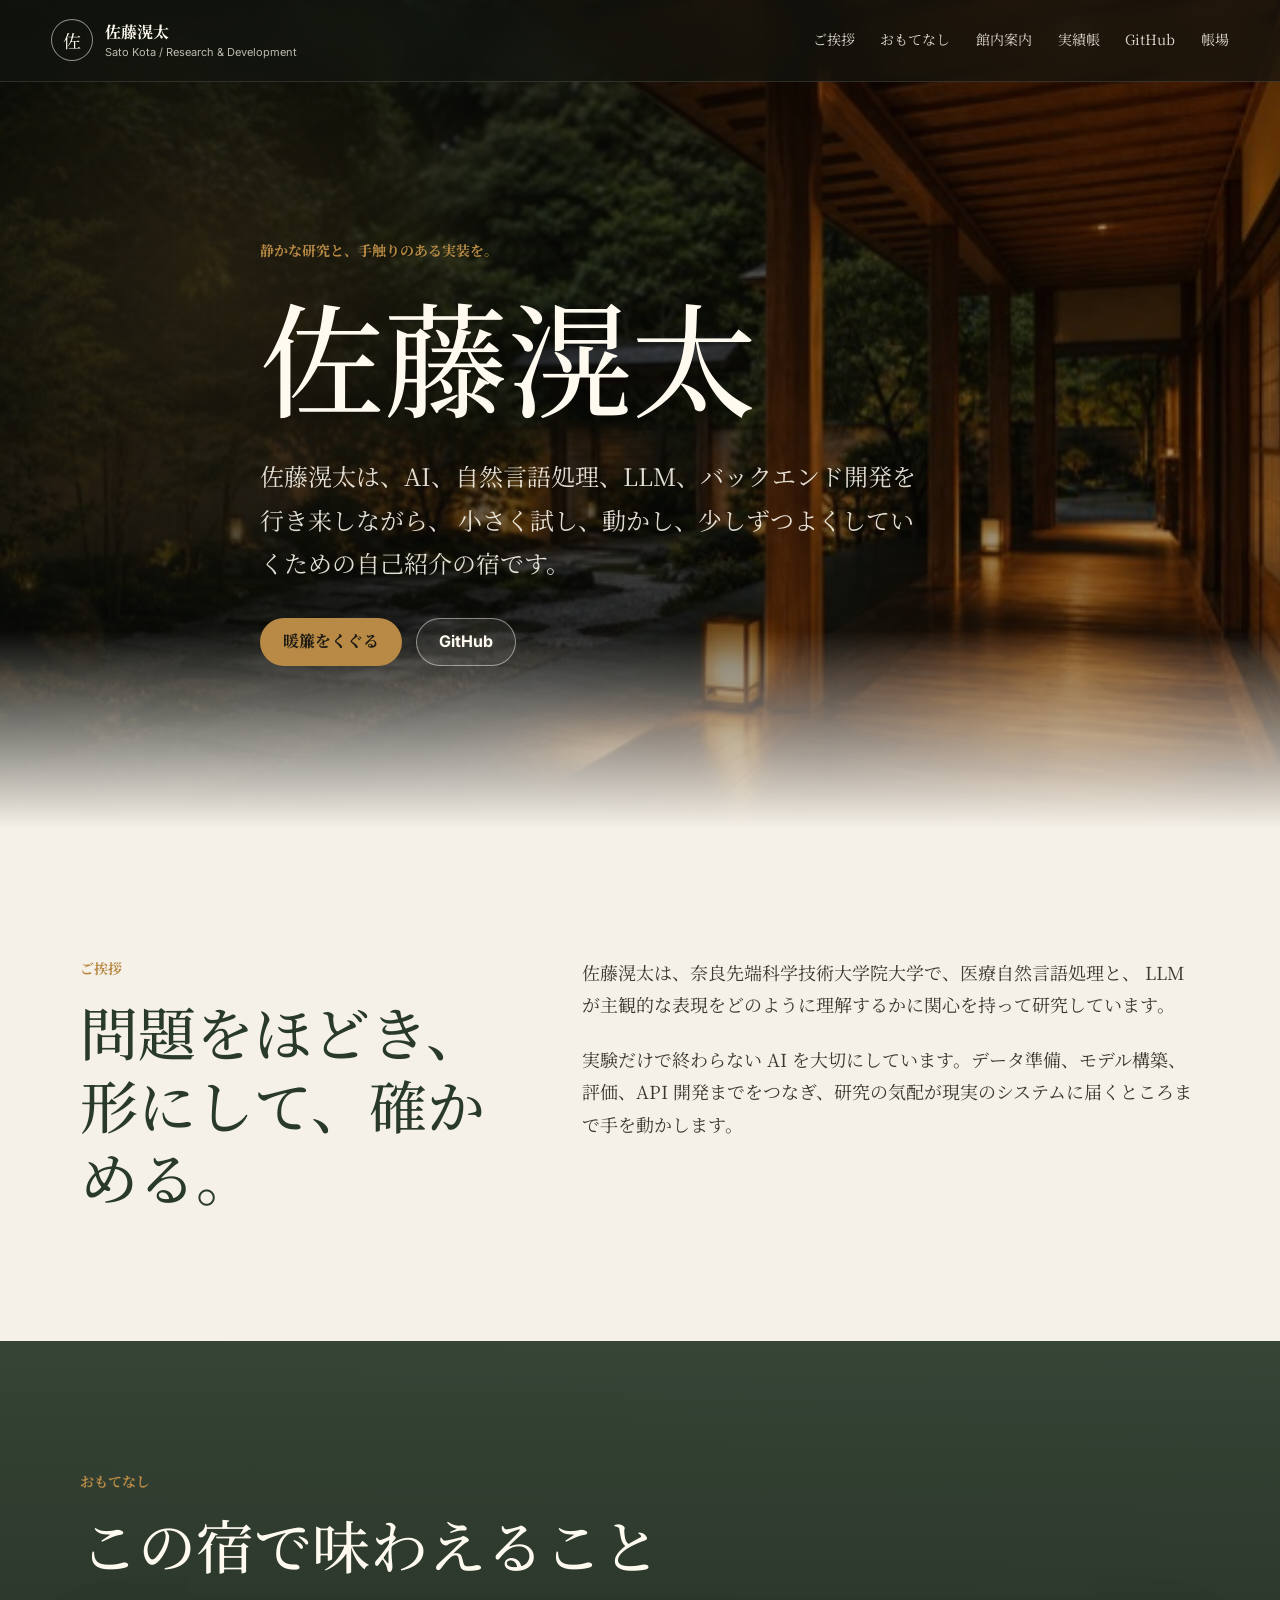
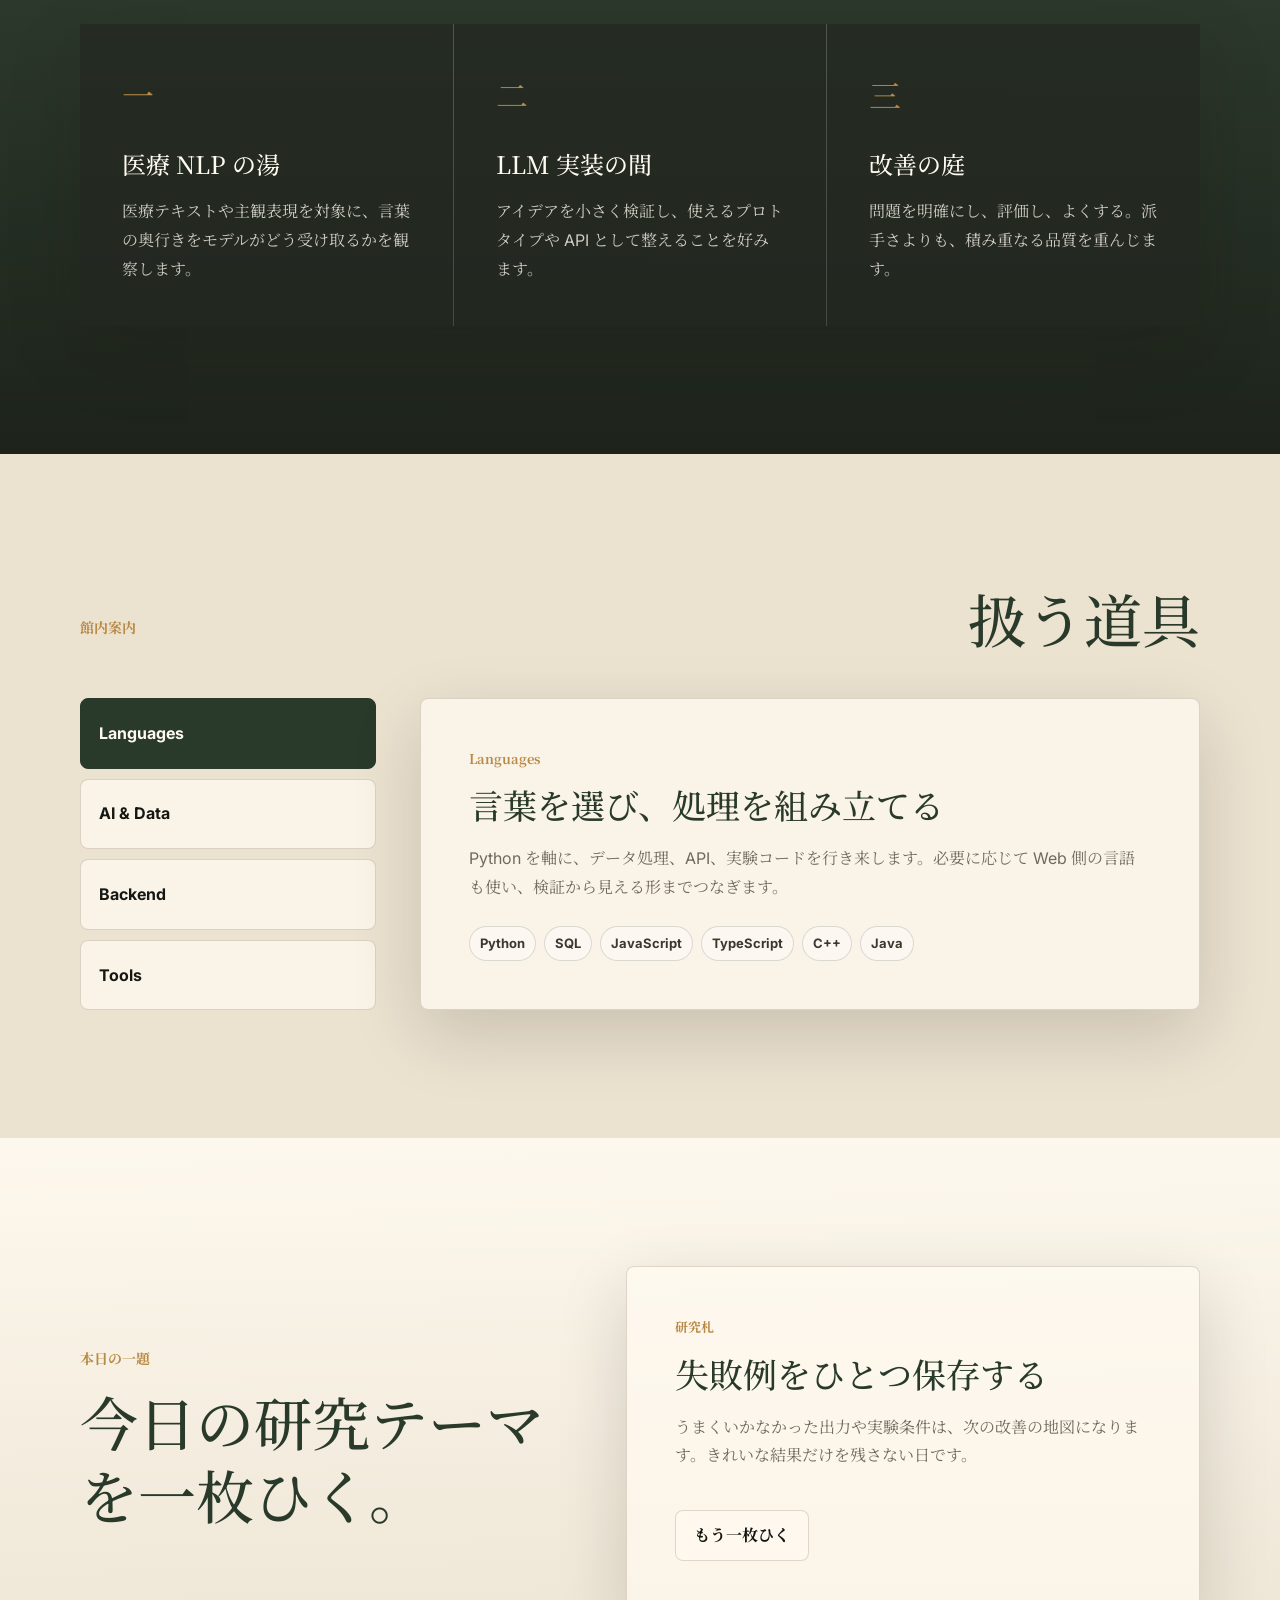
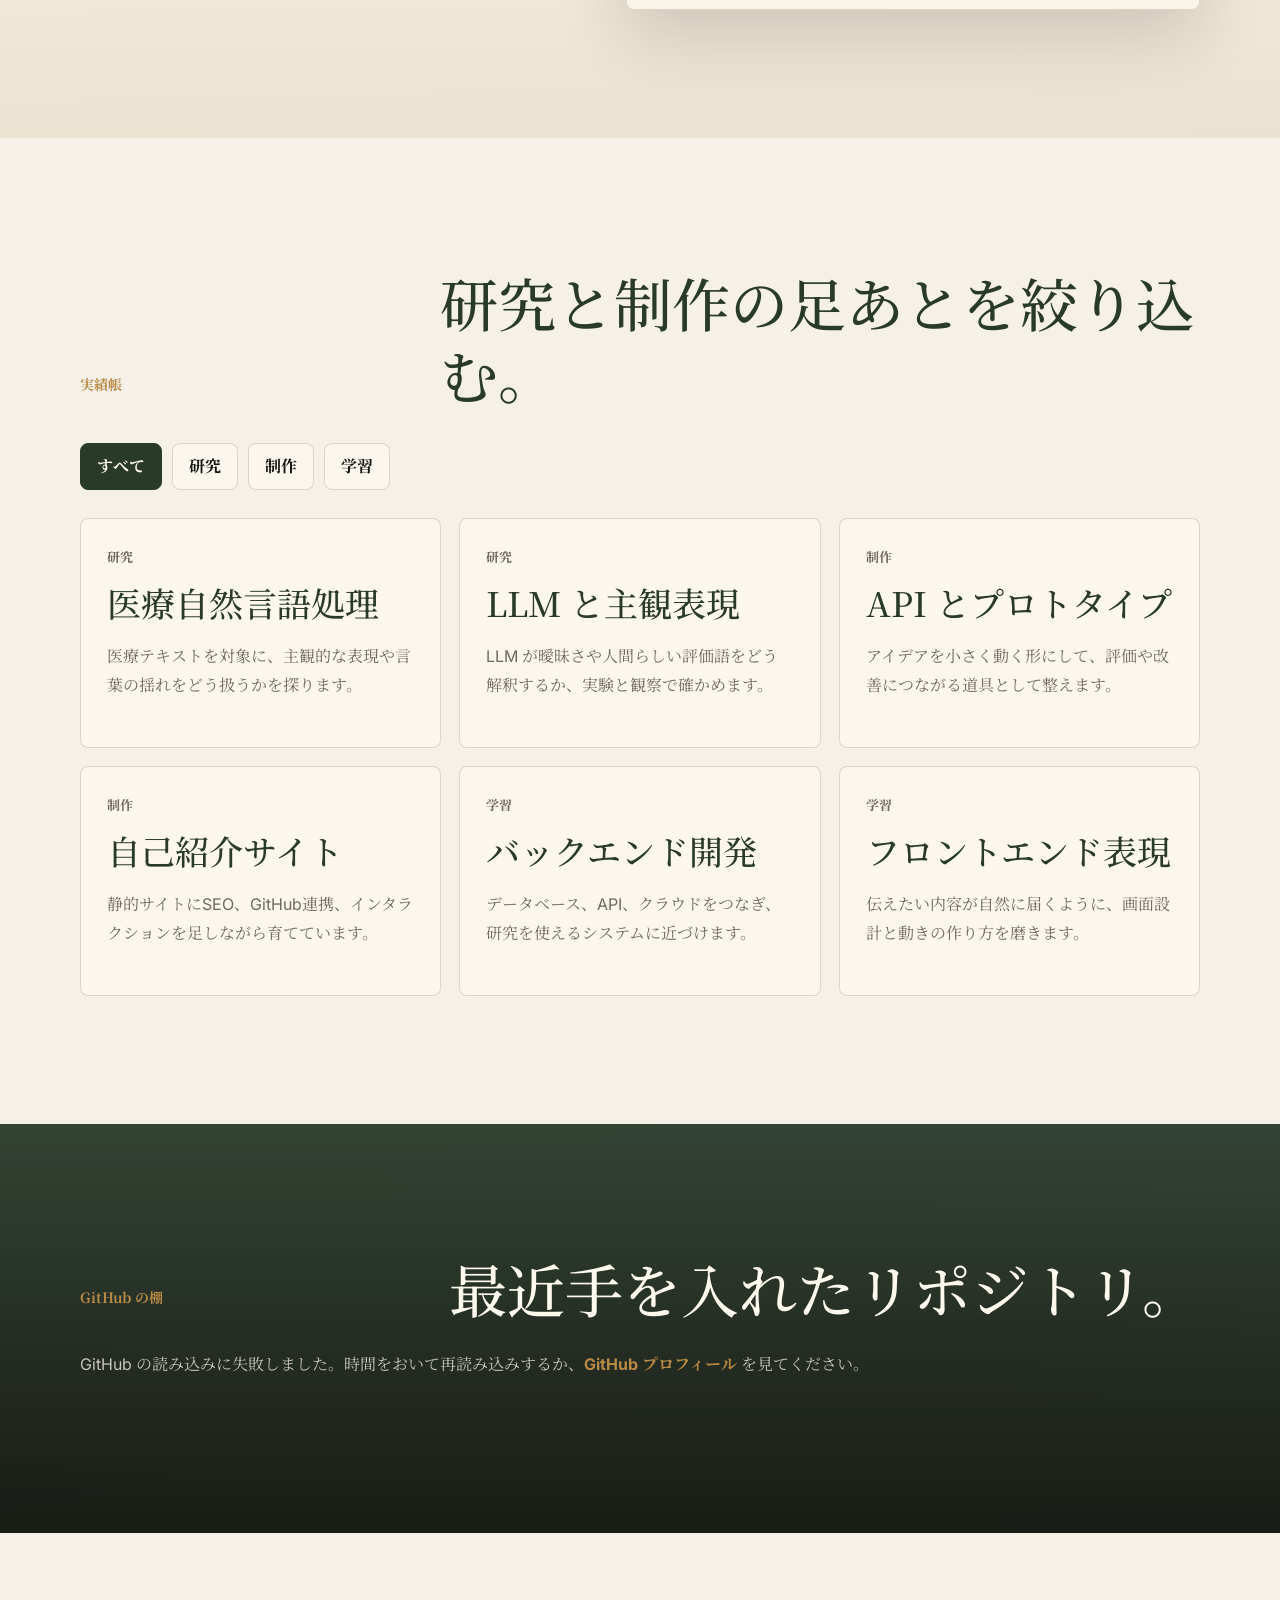
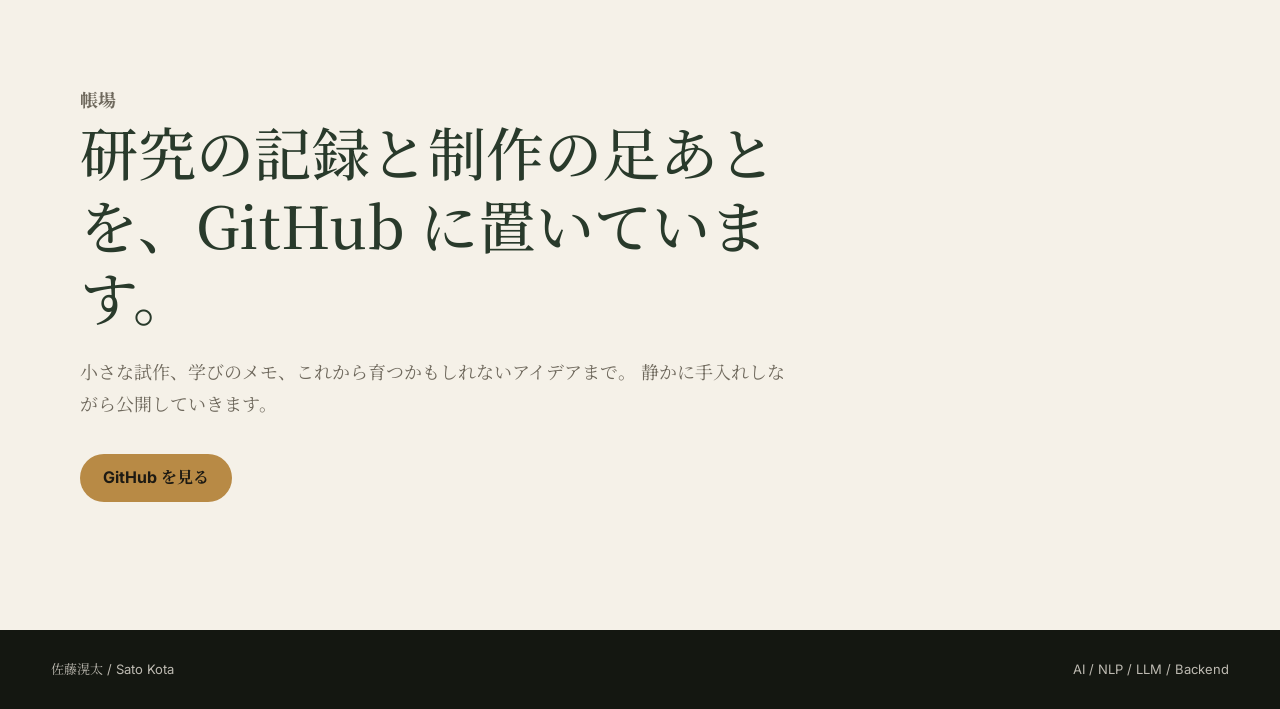
==== commit 6f1fa6f9: "eliminate the conflict" ====
--- a/index.html
+++ b/index.html
@@ -3,8 +3,6 @@
   <head>
     <meta charset="utf-8">
     <meta name="viewport" content="width=device-width, initial-scale=1">
-<<<<<<< HEAD
-<<<<<<< HEAD
     <meta name="robots" content="index,follow">
     <meta name="author" content="佐藤滉太">
     <meta
@@ -19,7 +17,7 @@
       content="佐藤滉太の公式プロフィールページ。AI、自然言語処理、LLM、バックエンド開発、医療NLPへの関心と制作の足あとをまとめています。"
     >
     <meta property="og:url" content="https://s1300200.github.io/">
-    <meta property="og:image" content="https://s1300200.github.io/assets/ryokan-hero.svg">
+    <meta property="og:image" content="https://s1300200.github.io/assets/ryokan-hero-generated.jpg">
     <meta property="og:locale" content="ja_JP">
     <meta name="twitter:card" content="summary_large_image">
     <meta name="twitter:title" content="佐藤滉太">
@@ -27,7 +25,7 @@
       name="twitter:description"
       content="佐藤滉太の公式プロフィールページ。AI、自然言語処理、LLM、バックエンド開発、医療NLPへの関心と制作の足あとをまとめています。"
     >
-    <meta name="twitter:image" content="https://s1300200.github.io/assets/ryokan-hero.svg">
+    <meta name="twitter:image" content="https://s1300200.github.io/assets/ryokan-hero-generated.jpg">
     <link rel="canonical" href="https://s1300200.github.io/">
     <title>佐藤滉太 | AI・自然言語処理・LLM</title>
     <script type="application/ld+json">
@@ -37,7 +35,7 @@
         "name": "佐藤滉太",
         "alternateName": "Sato Kota",
         "url": "https://s1300200.github.io/",
-        "image": "https://s1300200.github.io/assets/ryokan-hero.svg",
+        "image": "https://s1300200.github.io/assets/ryokan-hero-generated.jpg",
         "sameAs": [
           "https://github.com/s1300200"
         ],
@@ -50,110 +48,30 @@
         ]
       }
     </script>
-=======
-=======
-    <meta name="robots" content="index,follow">
-    <meta name="author" content="佐藤滉太">
->>>>>>> 35c2d1c (Update hero fade-in animation and image timing)
-    <meta
-      name="description"
-      content="佐藤滉太の公式プロフィールページ。AI、自然言語処理、LLM、バックエンド開発、医療NLPへの関心と制作の足あとをまとめています。"
-    >
-<<<<<<< HEAD
-    <title>佐藤滉太 | 静かな研究とものづくりの宿</title>
->>>>>>> 14deb17 (Add ryokan-inspired profile site)
-=======
-    <meta property="og:type" content="profile">
-    <meta property="og:site_name" content="佐藤滉太">
-    <meta property="og:title" content="佐藤滉太">
-    <meta
-      property="og:description"
-      content="佐藤滉太の公式プロフィールページ。AI、自然言語処理、LLM、バックエンド開発、医療NLPへの関心と制作の足あとをまとめています。"
-    >
-    <meta property="og:url" content="https://s1300200.github.io/">
-    <meta property="og:image" content="https://s1300200.github.io/assets/ryokan-hero.svg">
-    <meta property="og:locale" content="ja_JP">
-    <meta name="twitter:card" content="summary_large_image">
-    <meta name="twitter:title" content="佐藤滉太">
-    <meta
-      name="twitter:description"
-      content="佐藤滉太の公式プロフィールページ。AI、自然言語処理、LLM、バックエンド開発、医療NLPへの関心と制作の足あとをまとめています。"
-    >
-    <meta name="twitter:image" content="https://s1300200.github.io/assets/ryokan-hero.svg">
-    <link rel="canonical" href="https://s1300200.github.io/">
-    <title>佐藤滉太 | AI・自然言語処理・LLM</title>
-    <script type="application/ld+json">
-      {
-        "@context": "https://schema.org",
-        "@type": "Person",
-        "name": "佐藤滉太",
-        "alternateName": "Sato Kota",
-        "url": "https://s1300200.github.io/",
-        "image": "https://s1300200.github.io/assets/ryokan-hero.svg",
-        "sameAs": [
-          "https://github.com/s1300200"
-        ],
-        "knowsAbout": [
-          "AI",
-          "自然言語処理",
-          "LLM",
-          "医療NLP",
-          "バックエンド開発"
-        ]
-      }
-    </script>
->>>>>>> 35c2d1c (Update hero fade-in animation and image timing)
     <link rel="preconnect" href="https://fonts.googleapis.com">
     <link rel="preconnect" href="https://fonts.gstatic.com" crossorigin>
     <link
       href="https://fonts.googleapis.com/css2?family=Noto+Serif+JP:wght@400;500;700&family=Inter:wght@400;500;600;700&display=swap"
       rel="stylesheet"
     >
-<<<<<<< HEAD
-<<<<<<< HEAD
-    <link rel="stylesheet" href="assets/css/styles.css?v=20260606-hero">
+    <link rel="stylesheet" href="assets/css/styles.css?v=20260606-clean">
     <script src="assets/js/main.js" defer></script>
-=======
-    <link rel="stylesheet" href="styles.css">
->>>>>>> 14deb17 (Add ryokan-inspired profile site)
-=======
-    <link rel="stylesheet" href="assets/css/styles.css?v=20260606-hero">
-    <script src="assets/js/main.js" defer></script>
->>>>>>> 35c2d1c (Update hero fade-in animation and image timing)
   </head>
   <body>
     <header class="site-header" aria-label="サイトヘッダー">
       <a class="brand" href="#top" aria-label="佐藤滉太のページトップへ">
         <span class="brand-mark" aria-hidden="true">佐</span>
         <span>
-<<<<<<< HEAD
-<<<<<<< HEAD
           <span class="brand-name">佐藤滉太</span>
           <span class="brand-sub">Sato Kota / Research & Development</span>
-=======
-          <span class="brand-name">Sato Kota</span>
-          <span class="brand-sub">Research & Development</span>
->>>>>>> 14deb17 (Add ryokan-inspired profile site)
-=======
-          <span class="brand-name">佐藤滉太</span>
-          <span class="brand-sub">Sato Kota / Research & Development</span>
->>>>>>> 35c2d1c (Update hero fade-in animation and image timing)
         </span>
       </a>
       <nav class="nav" aria-label="ページ内ナビゲーション">
         <a href="#about">ご挨拶</a>
         <a href="#work">おもてなし</a>
         <a href="#skills">館内案内</a>
-<<<<<<< HEAD
-<<<<<<< HEAD
         <a href="#records">実績帳</a>
         <a href="#repos">GitHub</a>
-=======
->>>>>>> 14deb17 (Add ryokan-inspired profile site)
-=======
-        <a href="#records">実績帳</a>
-        <a href="#repos">GitHub</a>
->>>>>>> 35c2d1c (Update hero fade-in animation and image timing)
         <a href="#contact">帳場</a>
       </nav>
     </header>
@@ -165,15 +83,7 @@
           <p class="kicker">静かな研究と、手触りのある実装を。</p>
           <h1>佐藤滉太</h1>
           <p class="lead">
-<<<<<<< HEAD
-<<<<<<< HEAD
             佐藤滉太は、AI、自然言語処理、LLM、バックエンド開発を行き来しながら、
-=======
-            AI、自然言語処理、LLM、バックエンド開発を行き来しながら、
->>>>>>> 14deb17 (Add ryokan-inspired profile site)
-=======
-            佐藤滉太は、AI、自然言語処理、LLM、バックエンド開発を行き来しながら、
->>>>>>> 35c2d1c (Update hero fade-in animation and image timing)
             小さく試し、動かし、少しずつよくしていくための自己紹介の宿です。
           </p>
           <div class="hero-actions" aria-label="主要リンク">
@@ -183,15 +93,7 @@
         </div>
       </section>
 
-<<<<<<< HEAD
-<<<<<<< HEAD
       <section class="intro-band reveal" id="about">
-=======
-      <section class="intro-band" id="about">
->>>>>>> 14deb17 (Add ryokan-inspired profile site)
-=======
-      <section class="intro-band reveal" id="about">
->>>>>>> 35c2d1c (Update hero fade-in animation and image timing)
         <div class="section-inner two-column">
           <div>
             <p class="section-label">ご挨拶</p>
@@ -199,15 +101,7 @@
           </div>
           <div class="prose">
             <p>
-<<<<<<< HEAD
-<<<<<<< HEAD
               佐藤滉太は、奈良先端科学技術大学院大学で、医療自然言語処理と、
-=======
-              奈良先端科学技術大学院大学で、医療自然言語処理と、
->>>>>>> 14deb17 (Add ryokan-inspired profile site)
-=======
-              佐藤滉太は、奈良先端科学技術大学院大学で、医療自然言語処理と、
->>>>>>> 35c2d1c (Update hero fade-in animation and image timing)
               LLM が主観的な表現をどのように理解するかに関心を持って研究しています。
             </p>
             <p>
@@ -218,58 +112,26 @@
         </div>
       </section>
 
-<<<<<<< HEAD
-<<<<<<< HEAD
       <section class="experience reveal" id="work">
-=======
-      <section class="experience" id="work">
->>>>>>> 14deb17 (Add ryokan-inspired profile site)
-=======
-      <section class="experience reveal" id="work">
->>>>>>> 35c2d1c (Update hero fade-in animation and image timing)
         <div class="section-inner">
           <p class="section-label">おもてなし</p>
           <h2>この宿で味わえること</h2>
           <div class="feature-grid">
-<<<<<<< HEAD
-<<<<<<< HEAD
             <article class="feature reveal">
-=======
-            <article class="feature">
->>>>>>> 14deb17 (Add ryokan-inspired profile site)
-=======
-            <article class="feature reveal">
->>>>>>> 35c2d1c (Update hero fade-in animation and image timing)
               <span class="feature-number">一</span>
               <h3>医療 NLP の湯</h3>
               <p>
                 医療テキストや主観表現を対象に、言葉の奥行きをモデルがどう受け取るかを観察します。
               </p>
             </article>
-<<<<<<< HEAD
-<<<<<<< HEAD
             <article class="feature reveal">
-=======
-            <article class="feature">
->>>>>>> 14deb17 (Add ryokan-inspired profile site)
-=======
-            <article class="feature reveal">
->>>>>>> 35c2d1c (Update hero fade-in animation and image timing)
               <span class="feature-number">二</span>
               <h3>LLM 実装の間</h3>
               <p>
                 アイデアを小さく検証し、使えるプロトタイプや API として整えることを好みます。
               </p>
             </article>
-<<<<<<< HEAD
-<<<<<<< HEAD
             <article class="feature reveal">
-=======
-            <article class="feature">
->>>>>>> 14deb17 (Add ryokan-inspired profile site)
-=======
-            <article class="feature reveal">
->>>>>>> 35c2d1c (Update hero fade-in animation and image timing)
               <span class="feature-number">三</span>
               <h3>改善の庭</h3>
               <p>
@@ -280,24 +142,12 @@
         </div>
       </section>
 
-<<<<<<< HEAD
-<<<<<<< HEAD
       <section class="skills reveal" id="skills">
-=======
-      <section class="skills" id="skills">
->>>>>>> 14deb17 (Add ryokan-inspired profile site)
-=======
-      <section class="skills reveal" id="skills">
->>>>>>> 35c2d1c (Update hero fade-in animation and image timing)
         <div class="section-inner">
           <div class="section-heading">
             <p class="section-label">館内案内</p>
             <h2>扱う道具</h2>
           </div>
-<<<<<<< HEAD
-<<<<<<< HEAD
-=======
->>>>>>> 35c2d1c (Update hero fade-in animation and image timing)
           <div class="skill-switcher">
             <div class="skill-tabs" role="tablist" aria-label="扱う道具の切り替え">
               <button class="skill-tab is-active" type="button" role="tab" aria-selected="true" data-skill="languages">
@@ -312,7 +162,6 @@
               <button class="skill-tab" type="button" role="tab" aria-selected="false" data-skill="tools">
                 Tools
               </button>
-<<<<<<< HEAD
             </div>
             <article class="skill-panel" aria-live="polite">
               <p class="panel-kicker" id="skill-category">Languages</p>
@@ -329,51 +178,10 @@
                 <span>Java</span>
               </div>
             </article>
-=======
-          <div class="skill-layout">
-            <div class="skill-group">
-              <h3>Languages</h3>
-              <p>Python / SQL / JavaScript / TypeScript / C++ / Java</p>
-            </div>
-            <div class="skill-group">
-              <h3>AI & Data</h3>
-              <p>NLP / LLMs / BERT / PyTorch / NumPy / Pandas</p>
-            </div>
-            <div class="skill-group">
-              <h3>Backend</h3>
-              <p>API development / PostgreSQL / AWS</p>
-            </div>
-            <div class="skill-group">
-              <h3>Tools</h3>
-              <p>Git / GitHub / VS Code</p>
-            </div>
->>>>>>> 14deb17 (Add ryokan-inspired profile site)
-=======
-            </div>
-            <article class="skill-panel" aria-live="polite">
-              <p class="panel-kicker" id="skill-category">Languages</p>
-              <h3 id="skill-title">言葉を選び、処理を組み立てる</h3>
-              <p id="skill-description">
-                Python を軸に、データ処理、API、実験コードを行き来します。必要に応じて Web 側の言語も使い、検証から見える形までつなぎます。
-              </p>
-              <div class="skill-tags" id="skill-tags" aria-label="関連技術">
-                <span>Python</span>
-                <span>SQL</span>
-                <span>JavaScript</span>
-                <span>TypeScript</span>
-                <span>C++</span>
-                <span>Java</span>
-              </div>
-            </article>
->>>>>>> 35c2d1c (Update hero fade-in animation and image timing)
-          </div>
-        </div>
-      </section>
-
-<<<<<<< HEAD
-<<<<<<< HEAD
-=======
->>>>>>> 35c2d1c (Update hero fade-in animation and image timing)
+          </div>
+        </div>
+      </section>
+
       <section class="theme-lottery reveal" id="theme">
         <div class="section-inner lottery-inner">
           <div>
@@ -450,7 +258,6 @@
       </section>
 
       <section class="closing reveal" id="contact">
-<<<<<<< HEAD
         <div class="section-inner closing-inner">
           <p class="section-label">帳場</p>
           <h2>研究の記録と制作の足あとを、GitHub に置いています。</h2>
@@ -465,29 +272,6 @@
 
     <footer class="site-footer">
       <span>佐藤滉太 / Sato Kota</span>
-=======
-      <section class="closing" id="contact">
-=======
->>>>>>> 35c2d1c (Update hero fade-in animation and image timing)
-        <div class="section-inner closing-inner">
-          <p class="section-label">帳場</p>
-          <h2>研究の記録と制作の足あとを、GitHub に置いています。</h2>
-          <p>
-            小さな試作、学びのメモ、これから育つかもしれないアイデアまで。
-            静かに手入れしながら公開していきます。
-          </p>
-          <a class="button primary" href="https://github.com/s1300200">GitHub を見る</a>
-        </div>
-      </section>
-    </main>
-
-    <footer class="site-footer">
-<<<<<<< HEAD
-      <span>Sato Kota</span>
->>>>>>> 14deb17 (Add ryokan-inspired profile site)
-=======
-      <span>佐藤滉太 / Sato Kota</span>
->>>>>>> 35c2d1c (Update hero fade-in animation and image timing)
       <span>AI / NLP / LLM / Backend</span>
     </footer>
   </body>
--- a/assets/css/styles.css
+++ b/assets/css/styles.css
@@ -105,13 +105,10 @@
   color: var(--white);
 }
 
-<<<<<<< HEAD
-=======
 /* =========================
    Hero
 ========================= */
 
->>>>>>> 35c2d1c (Update hero fade-in animation and image timing)
 .hero {
   position: relative;
   min-height: 92vh;
@@ -122,24 +119,26 @@
   background: #11140f;
 }
 
-<<<<<<< HEAD
-=======
-/* 背景画像：文字のあとに出る */
->>>>>>> 35c2d1c (Update hero fade-in animation and image timing)
+/* 背景画像：文字が出たあとに、ゆっくり現れる */
 .hero::before {
   content: "";
   position: absolute;
   inset: 0;
   z-index: 0;
   background:
-<<<<<<< HEAD
-    linear-gradient(90deg, rgba(9, 12, 8, 0.72), rgba(9, 12, 8, 0.34) 48%, rgba(9, 12, 8, 0.08)),
-    url("../ryokan-hero.svg") center / cover;
+    linear-gradient(
+      90deg,
+      rgba(9, 12, 8, 0.72),
+      rgba(9, 12, 8, 0.34) 48%,
+      rgba(9, 12, 8, 0.08)
+    ),
+    url("../ryokan-hero-seo.jpg") center / cover;
   opacity: 0;
   transform: scale(1.04);
-  animation: heroImageFade 1400ms ease-out 120ms forwards;
-}
-
+  animation: heroImageReveal 2400ms cubic-bezier(0.22, 1, 0.36, 1) 1600ms both;
+}
+
+/* 下部を紙色につなぐグラデーション */
 .hero::after {
   content: "";
   position: absolute;
@@ -149,35 +148,22 @@
   z-index: 2;
   height: 22vh;
   background: linear-gradient(180deg, rgba(245, 241, 232, 0), var(--paper));
-}
-
-=======
-    linear-gradient(
-      90deg,
-      rgba(9, 12, 8, 0.72),
-      rgba(9, 12, 8, 0.34) 48%,
-      rgba(9, 12, 8, 0.08)
-    ),
-    url("../ryokan-hero-generated.jpg") center / cover;
-  opacity: 0;
-  transform: scale(1.04);
-  animation: heroImageReveal 2400ms cubic-bezier(0.22, 1, 0.36, 1) 1600ms both;
-}
-
-/* 背景の上の光・暗さ */
->>>>>>> 35c2d1c (Update hero fade-in animation and image timing)
+  pointer-events: none;
+}
+
+/* 背景の上に乗る光と暗さ */
 .hero-overlay {
   position: absolute;
   inset: 0;
   z-index: 1;
   background:
-<<<<<<< HEAD
-    radial-gradient(circle at 16% 34%, rgba(184, 138, 69, 0.18), transparent 28%),
-    linear-gradient(180deg, rgba(0, 0, 0, 0.1), rgba(10, 10, 8, 0.32));
+    radial-gradient(circle at 16% 34%, rgba(184, 138, 69, 0.16), transparent 28%),
+    linear-gradient(180deg, rgba(0, 0, 0, 0.08), rgba(10, 10, 8, 0.34));
   opacity: 0;
-  animation: heroOverlayFade 1200ms ease-out 450ms forwards;
-}
-
+  animation: heroOverlayReveal 2200ms cubic-bezier(0.22, 1, 0.36, 1) 1700ms both;
+}
+
+/* 文字位置：元の見え方に近い配置 */
 .hero-content {
   position: relative;
   z-index: 3;
@@ -186,90 +172,53 @@
   padding: 150px 0 18vh;
 }
 
-.hero-content > * {
-  opacity: 0;
-  transform: translateY(18px);
-  animation: heroTextFade 900ms ease-out forwards;
-}
-
-.hero-content > :nth-child(1) {
-  animation-delay: 620ms;
-}
-
-.hero-content > :nth-child(2) {
-  animation-delay: 780ms;
-}
-
-.hero-content > :nth-child(3) {
-  animation-delay: 960ms;
-}
-
-.hero-content > :nth-child(4) {
-  animation-delay: 1120ms;
-=======
-    radial-gradient(circle at 16% 34%, rgba(184, 138, 69, 0.16), transparent 28%),
-    linear-gradient(180deg, rgba(0, 0, 0, 0.08), rgba(10, 10, 8, 0.34));
-  opacity: 0;
-  animation: heroOverlayReveal 2200ms cubic-bezier(0.22, 1, 0.36, 1) 1750ms both;
-}
-
-/* 文字位置 */
-.hero-content {
-  position: relative;
-  z-index: 2;
-  width: min(1120px, calc(100% - 40px));
-  margin: 0 auto;
-  padding-bottom: 13vh;
-}
-
-/* 文字：完全に消えた状態から、先に同時に出る */
+/* 文字：完全に見えない状態から、同時に先に出す */
 .hero-content > * {
   opacity: 0;
   transform: translateY(10px);
-  animation: heroTextReveal 1500ms cubic-bezier(0.16, 1, 0.3, 1) 600ms both;
-}
-
-/* すべて同時 */
+  animation: heroTextReveal 1500ms cubic-bezier(0.16, 1, 0.3, 1) 520ms both;
+}
+
+/* 以前の順番フェードを消して、全部同時にする */
 .hero-content > :nth-child(1),
 .hero-content > :nth-child(2),
 .hero-content > :nth-child(3),
 .hero-content > :nth-child(4) {
-  animation-delay: 600ms;
+  animation-delay: 520ms;
 }
 
 @keyframes heroTextReveal {
-  0% {
+  from {
     opacity: 0;
     transform: translateY(10px);
   }
 
-  100% {
+  to {
     opacity: 1;
     transform: translateY(0);
   }
 }
 
 @keyframes heroImageReveal {
-  0% {
+  from {
     opacity: 0;
     transform: scale(1.04);
   }
 
-  100% {
+  to {
     opacity: 1;
     transform: scale(1);
   }
 }
 
 @keyframes heroOverlayReveal {
-  0% {
+  from {
     opacity: 0;
   }
 
-  100% {
+  to {
     opacity: 1;
   }
->>>>>>> 35c2d1c (Update hero fade-in animation and image timing)
 }
 
 .kicker,
@@ -316,14 +265,10 @@
   border-radius: 999px;
   font-weight: 700;
   line-height: 1.2;
-<<<<<<< HEAD
-  transition: transform 180ms ease, background 180ms ease, border-color 180ms ease;
-=======
   transition:
     transform 180ms ease,
     background 180ms ease,
     border-color 180ms ease;
->>>>>>> 35c2d1c (Update hero fade-in animation and image timing)
 }
 
 .button:hover {
@@ -455,15 +400,11 @@
   font: inherit;
   font-weight: 700;
   cursor: pointer;
-<<<<<<< HEAD
-  transition: transform 180ms ease, border-color 180ms ease, background 180ms ease, color 180ms ease;
-=======
   transition:
     transform 180ms ease,
     border-color 180ms ease,
     background 180ms ease,
     color 180ms ease;
->>>>>>> 35c2d1c (Update hero fade-in animation and image timing)
 }
 
 .skill-tab {
@@ -688,13 +629,9 @@
 .reveal {
   opacity: 0;
   transform: translateY(24px);
-<<<<<<< HEAD
-  transition: opacity 700ms ease, transform 700ms ease;
-=======
   transition:
     opacity 700ms ease,
     transform 700ms ease;
->>>>>>> 35c2d1c (Update hero fade-in animation and image timing)
 }
 
 .reveal.is-visible {
@@ -730,13 +667,10 @@
   font-size: 13px;
 }
 
-<<<<<<< HEAD
-=======
 /* =========================
    Responsive
 ========================= */
 
->>>>>>> 35c2d1c (Update hero fade-in animation and image timing)
 @media (max-width: 900px) {
   .site-header {
     align-items: flex-start;
@@ -748,10 +682,6 @@
 
   .hero {
     min-height: 86vh;
-<<<<<<< HEAD
-    background-position: center;
-=======
->>>>>>> 35c2d1c (Update hero fade-in animation and image timing)
   }
 
   .two-column,
@@ -795,16 +725,13 @@
   }
 
   .hero-content {
-    padding-bottom: 11vh;
-  }
-
-<<<<<<< HEAD
+    padding: 120px 0 11vh;
+  }
+
   .hero::after {
     height: 14vh;
   }
 
-=======
->>>>>>> 35c2d1c (Update hero fade-in animation and image timing)
   .section-inner {
     padding: 62px 0;
   }
@@ -838,13 +765,10 @@
   }
 }
 
-<<<<<<< HEAD
-=======
 /* =========================
    Reduced motion
 ========================= */
 
->>>>>>> 35c2d1c (Update hero fade-in animation and image timing)
 @media (prefers-reduced-motion: reduce) {
   html {
     scroll-behavior: auto;
@@ -866,79 +790,8 @@
   .hero::before,
   .hero-overlay,
   .hero-content > * {
-<<<<<<< HEAD
-    animation-name: heroOpacityFade;
-    animation-fill-mode: forwards;
-    opacity: 1;
-  }
-
-  .hero::before {
-    animation-duration: 900ms;
-    animation-timing-function: ease-out;
-    animation-delay: 80ms;
-    transform: none;
-  }
-
-  .hero-overlay {
-    animation-duration: 700ms;
-    animation-timing-function: ease-out;
-    animation-delay: 220ms;
-  }
-
-  .hero-content > * {
-    animation-duration: 650ms;
-    animation-timing-function: ease-out;
-    transform: none;
-  }
-}
-
-@keyframes heroImageFade {
-  from {
-    opacity: 0;
-    transform: scale(1.04);
-  }
-
-  to {
-    opacity: 1;
-    transform: scale(1);
-  }
-}
-
-@keyframes heroOverlayFade {
-  from {
-    opacity: 0;
-  }
-
-  to {
-    opacity: 1;
-  }
-}
-
-@keyframes heroOpacityFade {
-  from {
-    opacity: 0;
-  }
-
-  to {
-    opacity: 1;
-  }
-}
-
-@keyframes heroTextFade {
-  from {
-    opacity: 0;
-    transform: translateY(18px);
-  }
-
-  to {
-    opacity: 1;
-    transform: translateY(0);
-  }
-}
-=======
     animation: none;
     opacity: 1;
     transform: none;
   }
-}
->>>>>>> 35c2d1c (Update hero fade-in animation and image timing)
+}
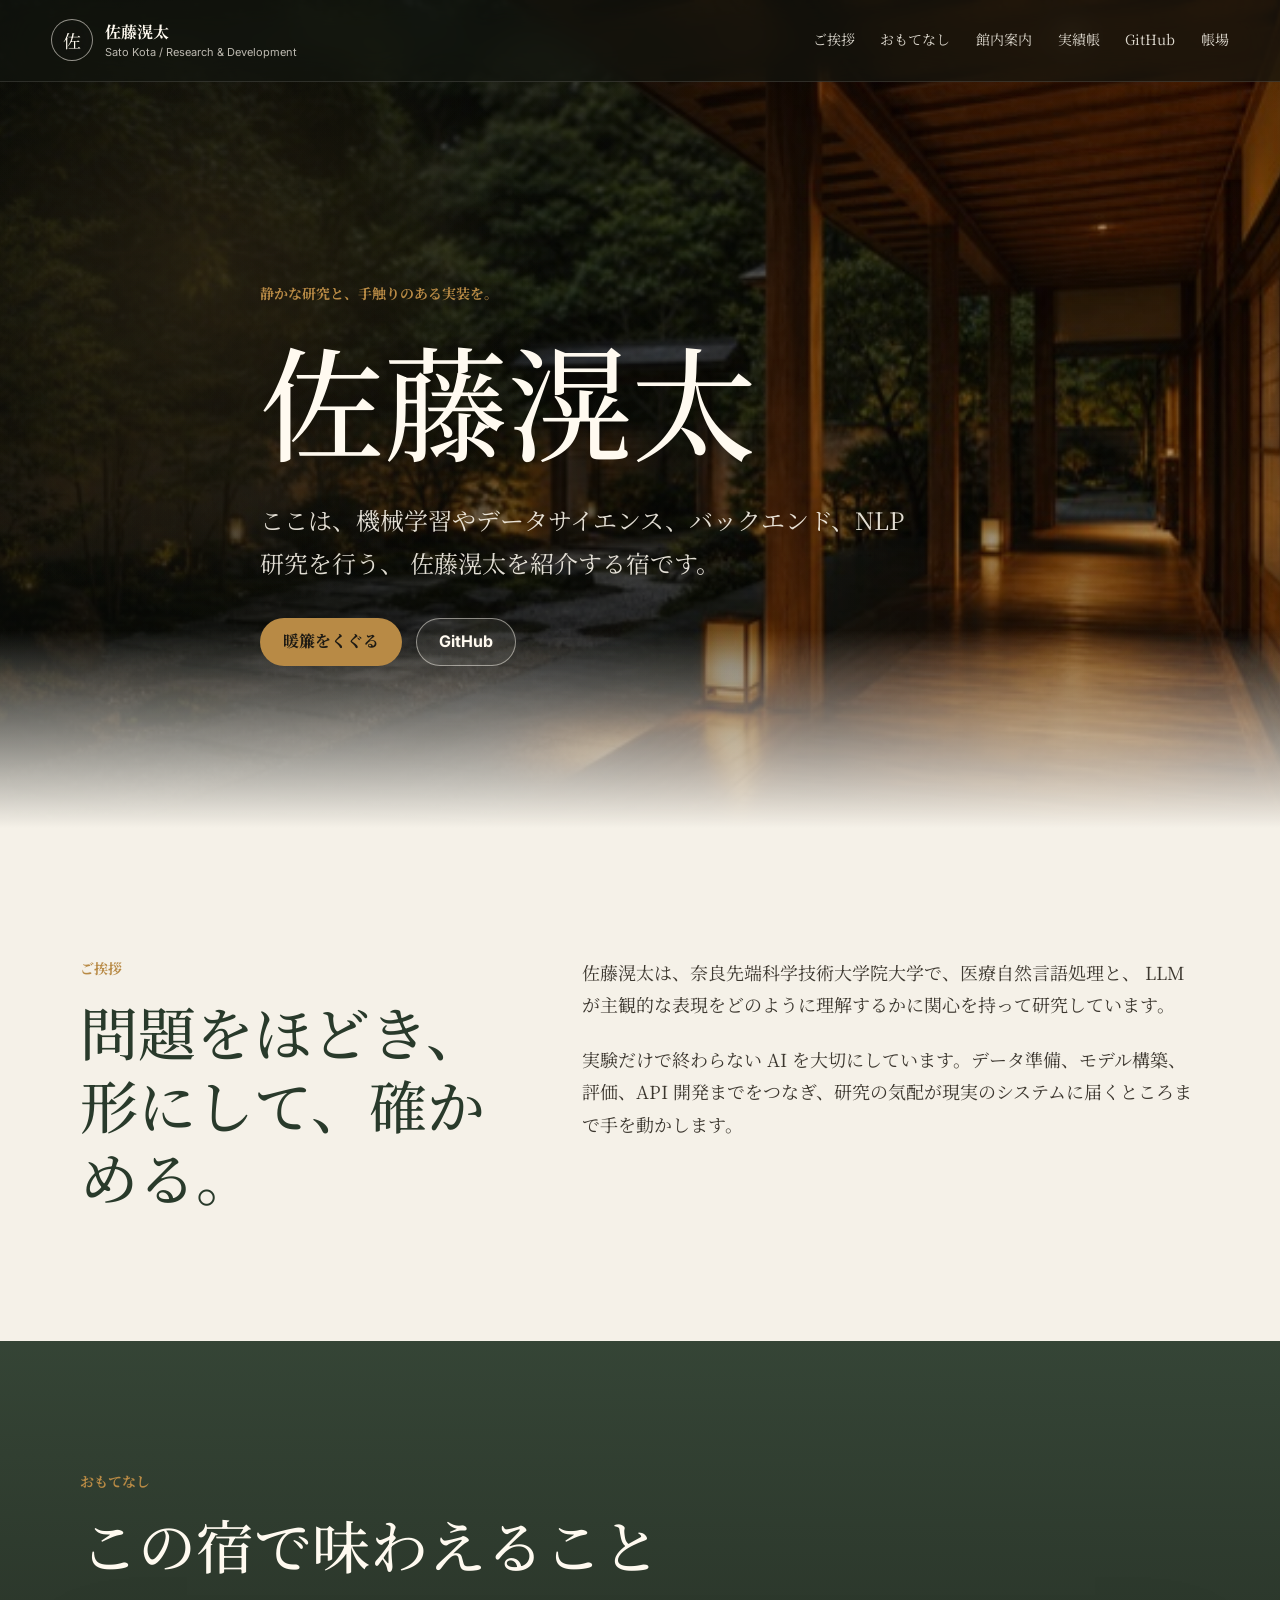
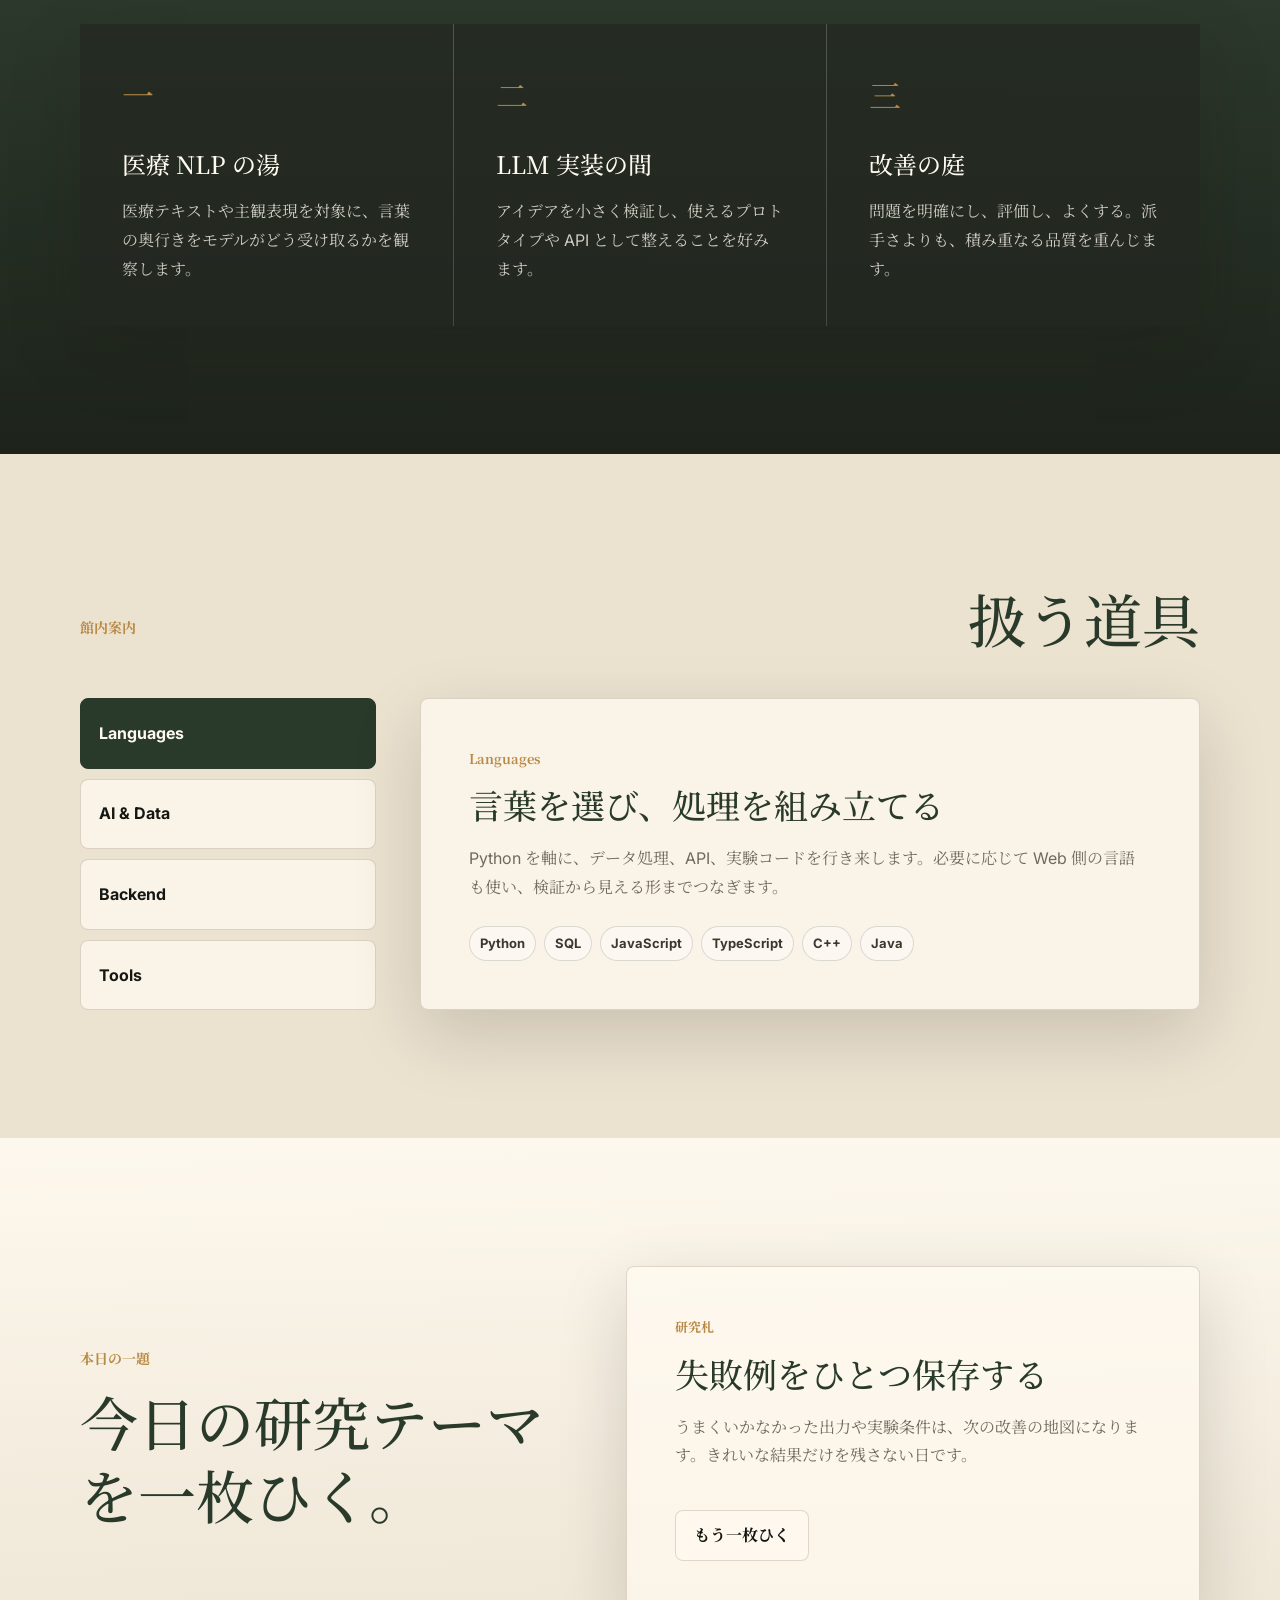
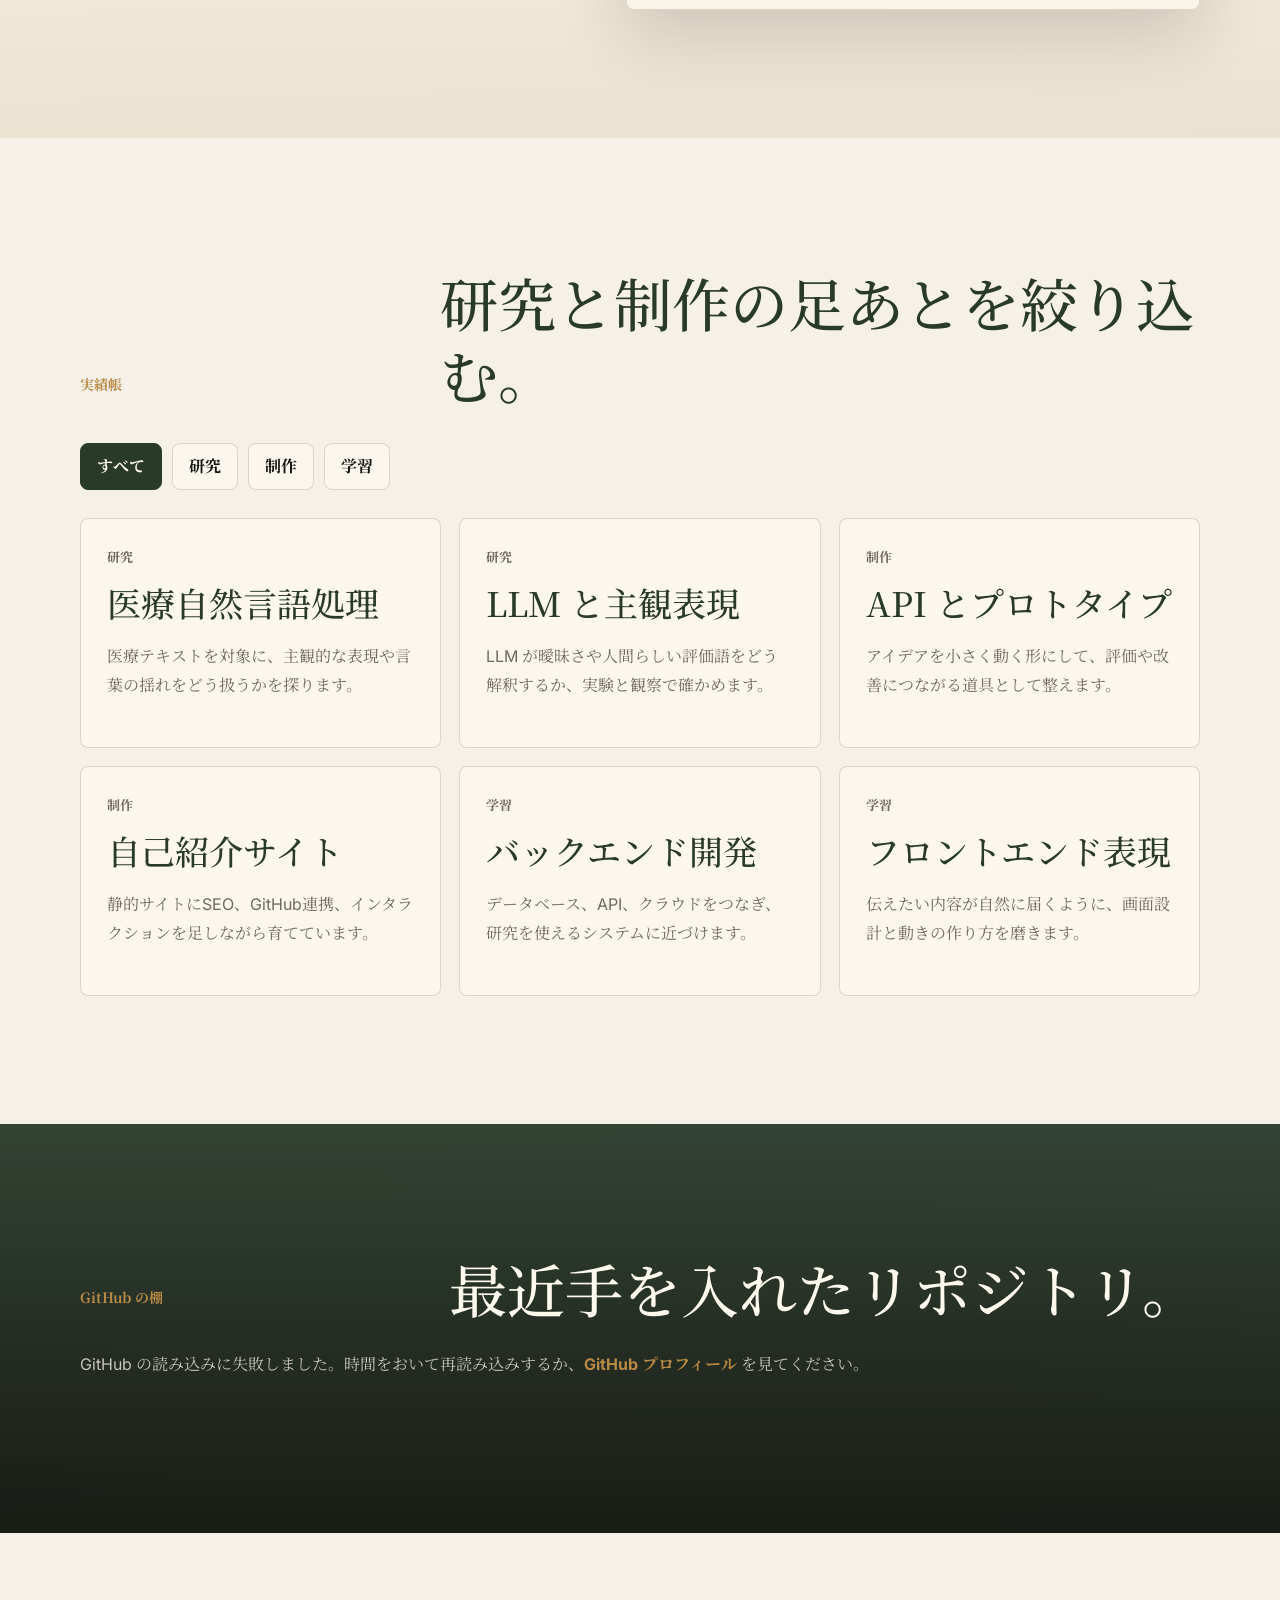
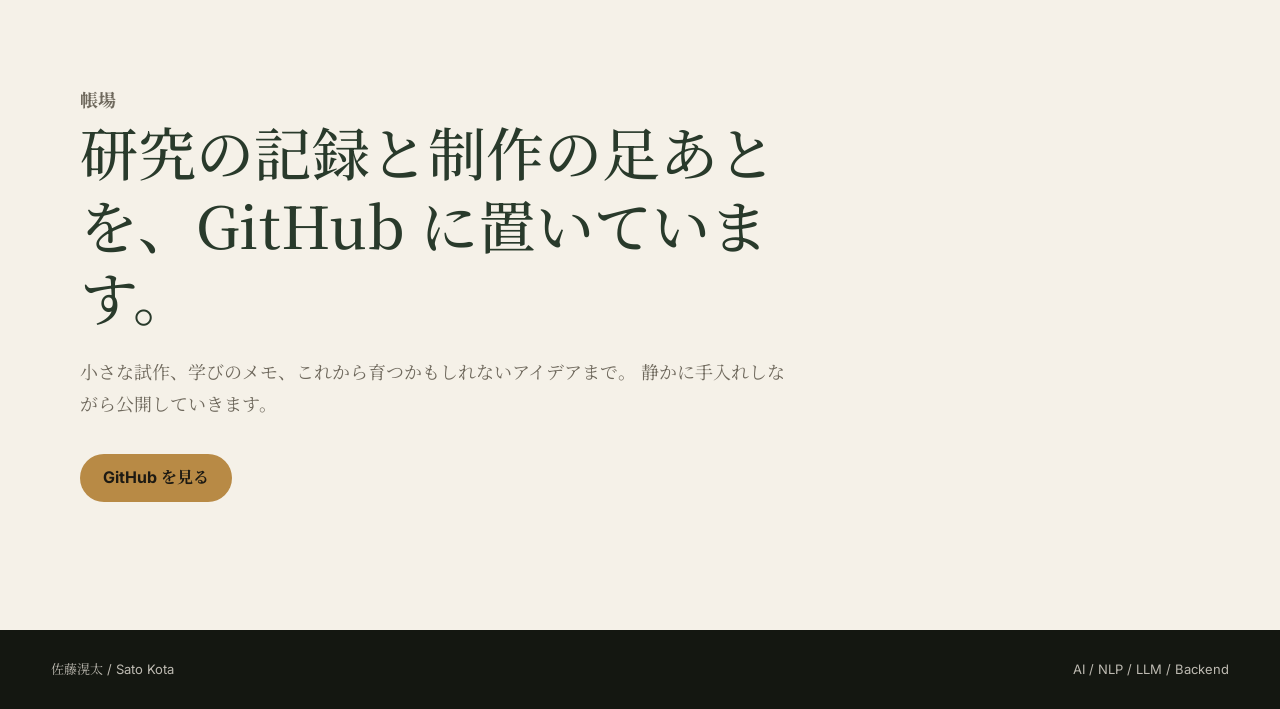
==== commit 1e8856ce: "Update hero introduction text" ====
--- a/index.html
+++ b/index.html
@@ -83,8 +83,8 @@
           <p class="kicker">静かな研究と、手触りのある実装を。</p>
           <h1>佐藤滉太</h1>
           <p class="lead">
-            佐藤滉太は、AI、自然言語処理、LLM、バックエンド開発を行き来しながら、
-            小さく試し、動かし、少しずつよくしていくための自己紹介の宿です。
+            ここは、機械学習やデータサイエンス、バックエンド、NLP研究を行う、
+            佐藤滉太を紹介する宿です。
           </p>
           <div class="hero-actions" aria-label="主要リンク">
             <a class="button primary" href="#about">暖簾をくぐる</a>
--- a/assets/css/styles.css
+++ b/assets/css/styles.css
@@ -134,8 +134,8 @@
     ),
     url("../ryokan-hero-seo.jpg") center / cover;
   opacity: 0;
-  transform: scale(1.04);
-  animation: heroImageReveal 2400ms cubic-bezier(0.22, 1, 0.36, 1) 1600ms both;
+  transform: scale(1.035);
+  animation: heroImageFadeIn 2400ms cubic-bezier(0.22, 1, 0.36, 1) 1550ms both;
 }
 
 /* 下部を紙色につなぐグラデーション */
@@ -160,10 +160,10 @@
     radial-gradient(circle at 16% 34%, rgba(184, 138, 69, 0.16), transparent 28%),
     linear-gradient(180deg, rgba(0, 0, 0, 0.08), rgba(10, 10, 8, 0.34));
   opacity: 0;
-  animation: heroOverlayReveal 2200ms cubic-bezier(0.22, 1, 0.36, 1) 1700ms both;
-}
-
-/* 文字位置：元の見え方に近い配置 */
+  animation: heroOverlayFadeIn 2100ms cubic-bezier(0.22, 1, 0.36, 1) 1700ms both;
+}
+
+/* 文字位置 */
 .hero-content {
   position: relative;
   z-index: 3;
@@ -172,14 +172,14 @@
   padding: 150px 0 18vh;
 }
 
-/* 文字：完全に見えない状態から、同時に先に出す */
+/* 文字：完全に見えない状態から、先に同時に出す */
 .hero-content > * {
   opacity: 0;
-  transform: translateY(10px);
-  animation: heroTextReveal 1500ms cubic-bezier(0.16, 1, 0.3, 1) 520ms both;
-}
-
-/* 以前の順番フェードを消して、全部同時にする */
+  transform: translateY(12px);
+  animation: heroTextFadeIn 1500ms cubic-bezier(0.16, 1, 0.3, 1) 520ms both;
+}
+
+/* すべて同時に出す */
 .hero-content > :nth-child(1),
 .hero-content > :nth-child(2),
 .hero-content > :nth-child(3),
@@ -187,10 +187,10 @@
   animation-delay: 520ms;
 }
 
-@keyframes heroTextReveal {
+@keyframes heroTextFadeIn {
   from {
     opacity: 0;
-    transform: translateY(10px);
+    transform: translateY(12px);
   }
 
   to {
@@ -199,10 +199,10 @@
   }
 }
 
-@keyframes heroImageReveal {
+@keyframes heroImageFadeIn {
   from {
     opacity: 0;
-    transform: scale(1.04);
+    transform: scale(1.035);
   }
 
   to {
@@ -211,7 +211,7 @@
   }
 }
 
-@keyframes heroOverlayReveal {
+@keyframes heroOverlayFadeIn {
   from {
     opacity: 0;
   }
@@ -765,11 +765,13 @@
   }
 }
 
+/* 
 /* =========================
    Reduced motion
 ========================= */
-
-@media (prefers-reduced-motion: reduce) {
+/*  ユーザ側の設定で「視覚効果を減らす」があるとき。
+ けどフェードインあったほうがそれっぽさがでるのでコメントアウト */
+/* @media (prefers-reduced-motion: reduce) {
   html {
     scroll-behavior: auto;
   }
@@ -794,4 +796,4 @@
     opacity: 1;
     transform: none;
   }
-}+} */
